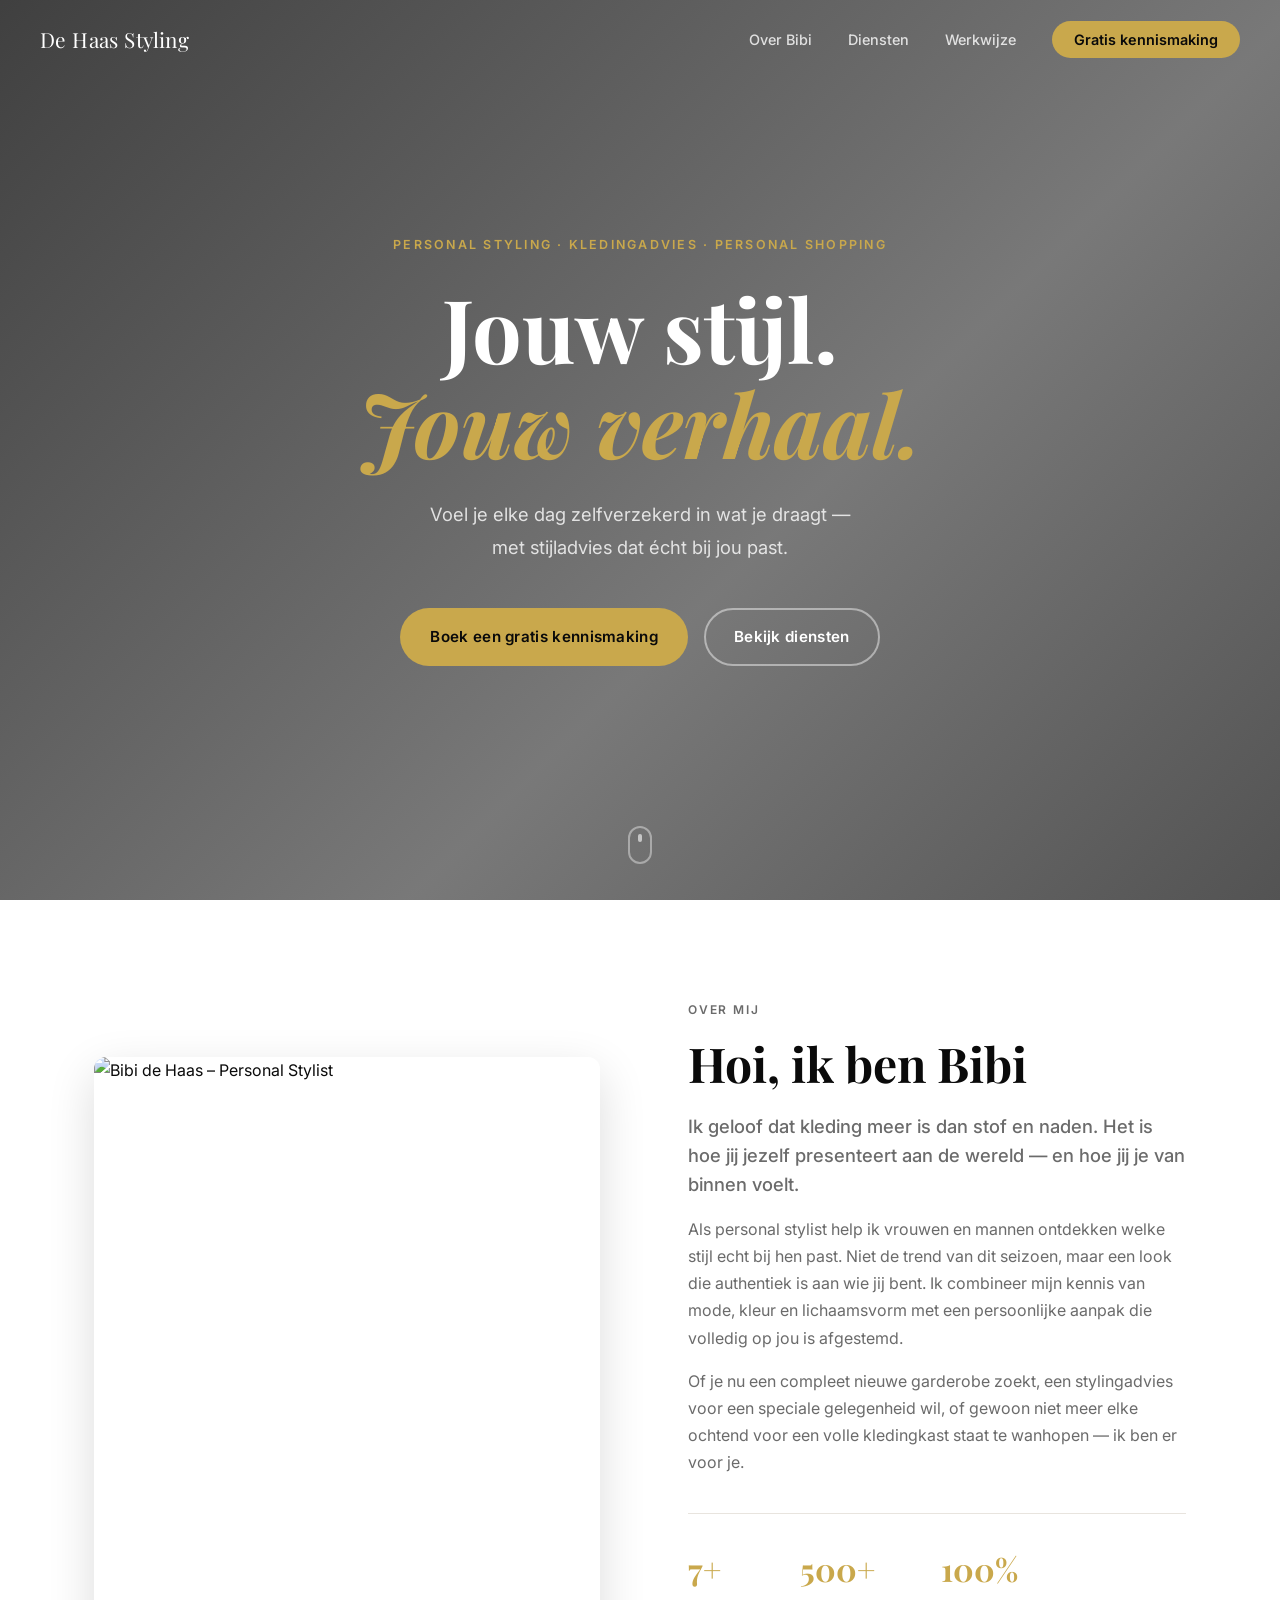
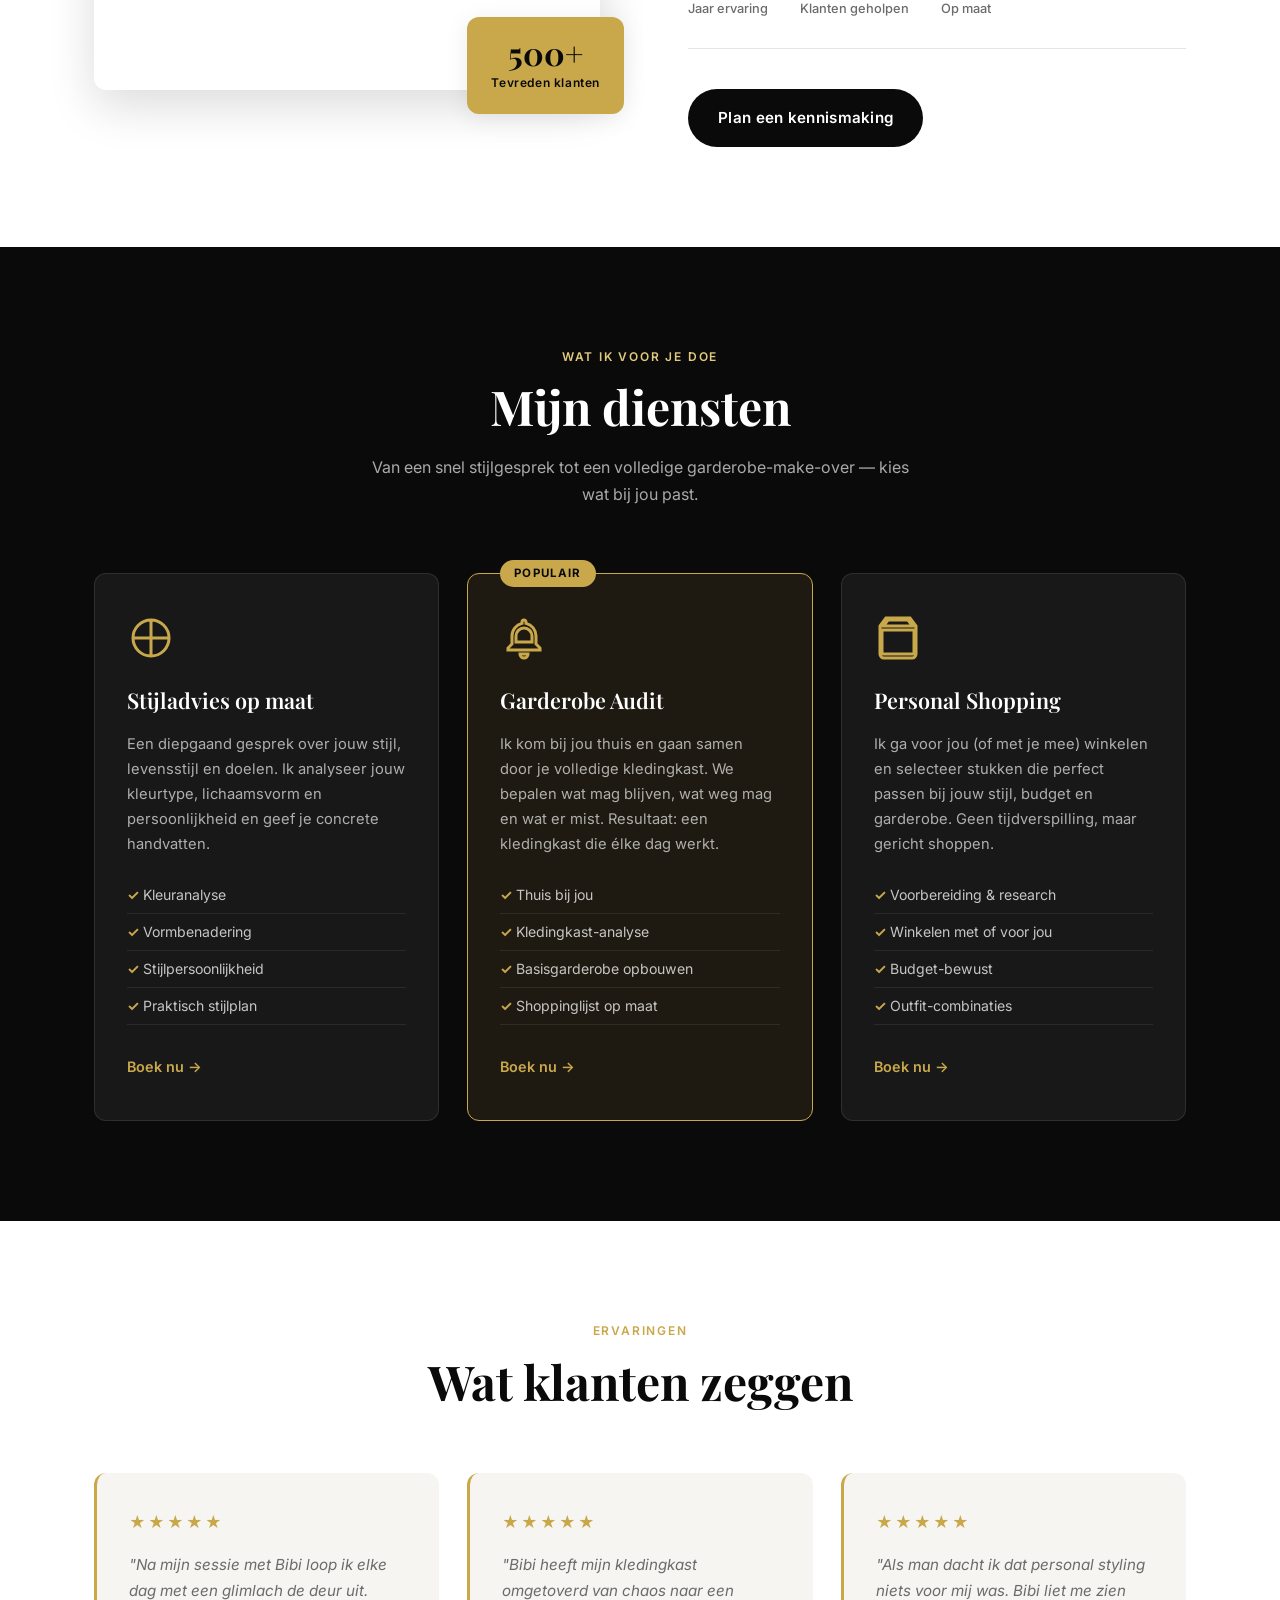
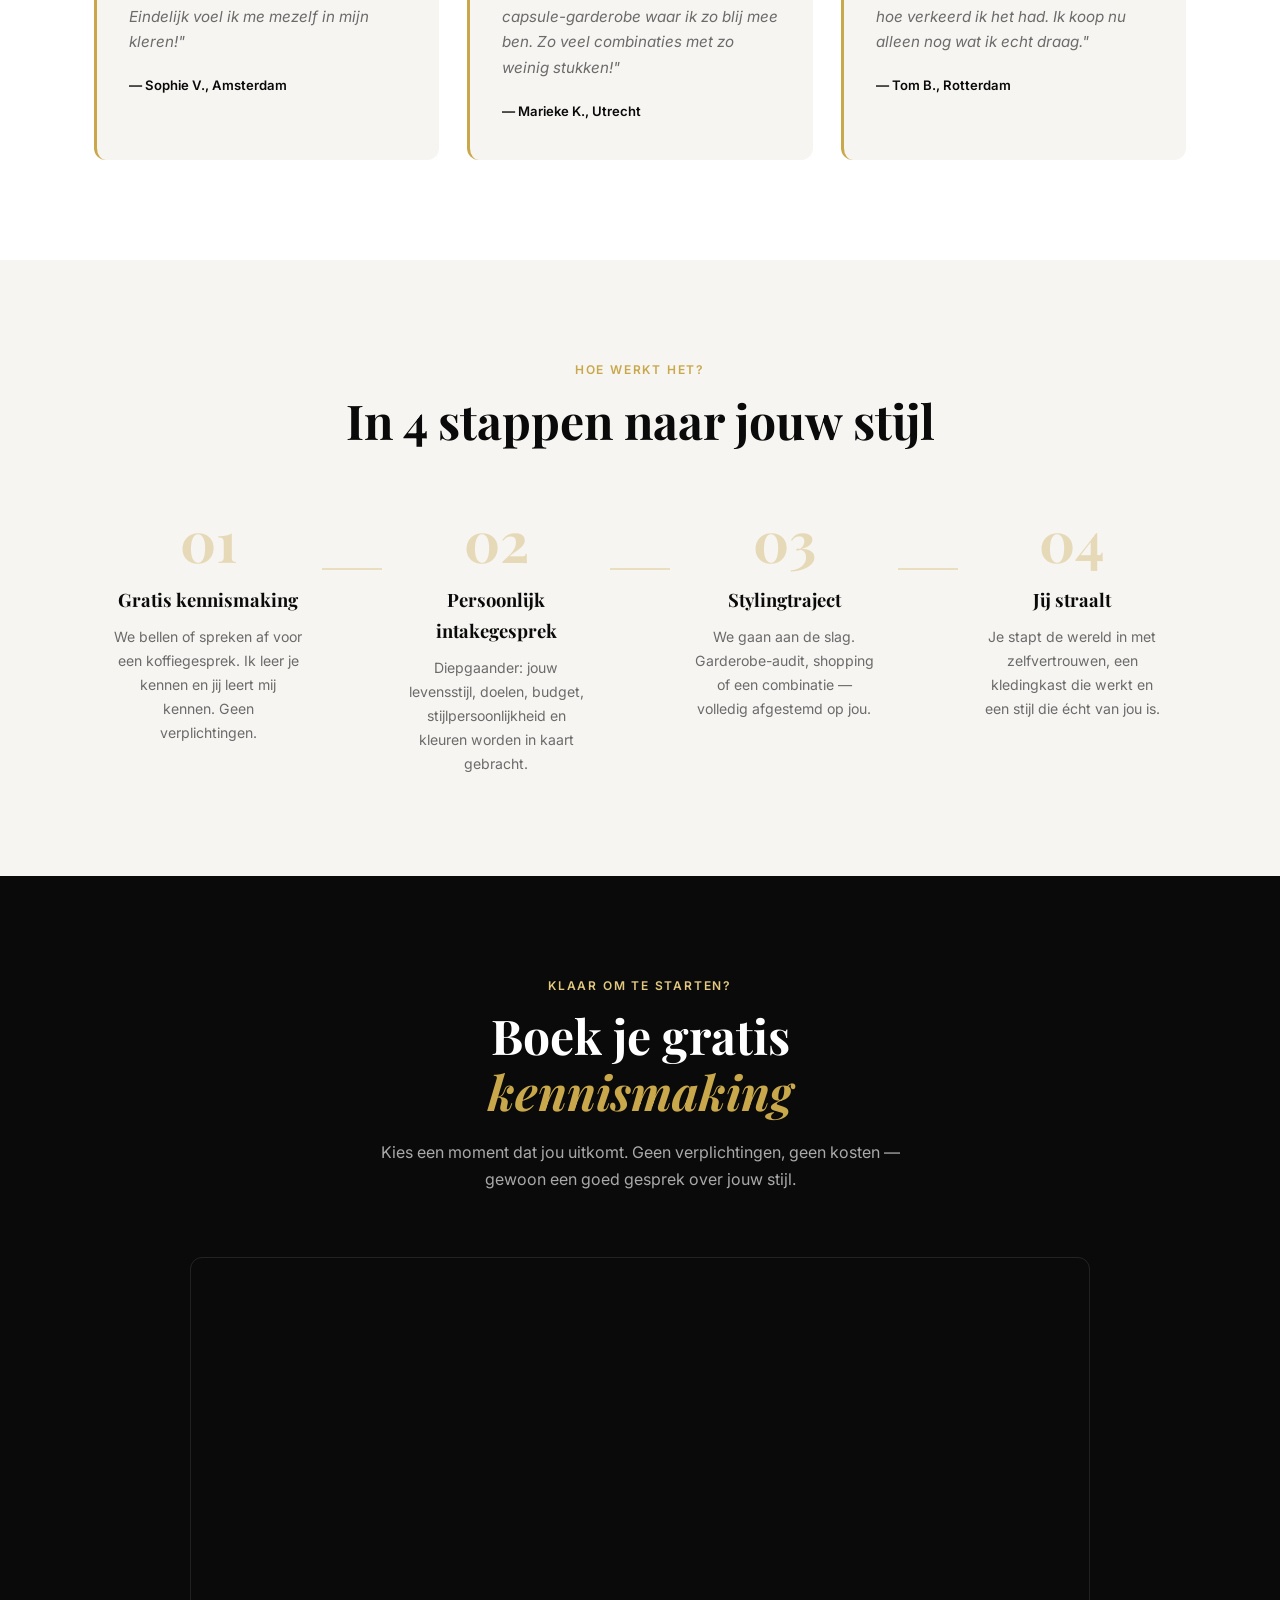
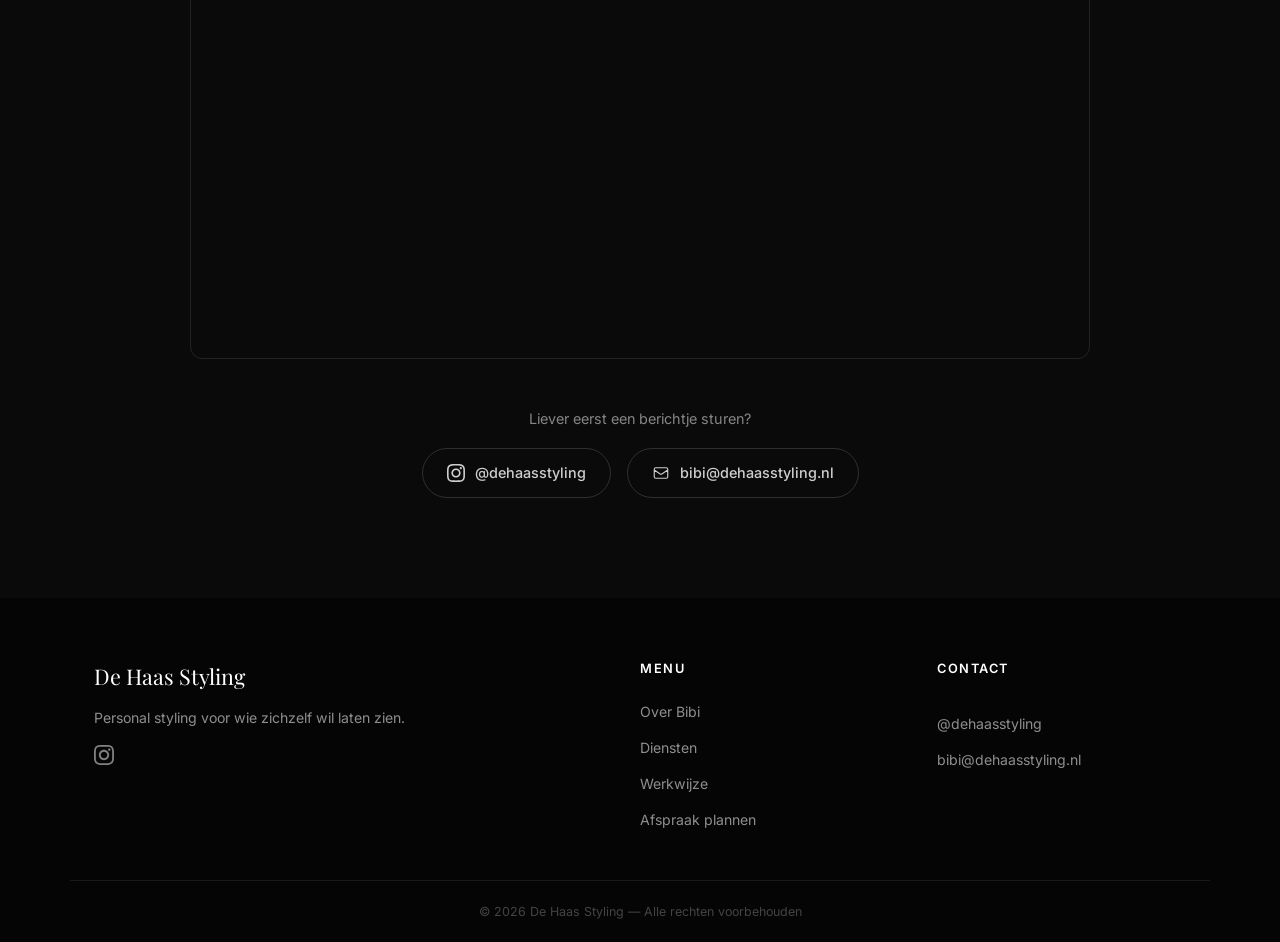
==== index.html @ e2db6885 "Initial website: De Haas Styling personal stylist AIDA-gestructureerde website voor @dehaasstyling m" ====
<!DOCTYPE html>
<html lang="nl">
<head>
  <meta charset="UTF-8" />
  <meta name="viewport" content="width=device-width, initial-scale=1.0" />
  <title>De Haas Styling | Personal Stylist Bibi de Haas</title>
  <meta name="description" content="Personal stylist Bibi de Haas helpt jou jouw unieke stijl ontdekken. Stijladvies, personal shopping en kledingadvies op maat." />
  <link rel="preconnect" href="https://fonts.googleapis.com" />
  <link rel="preconnect" href="https://fonts.gstatic.com" crossorigin />
  <link href="https://fonts.googleapis.com/css2?family=Playfair+Display:ital,wght@0,400;0,600;0,700;1,400&family=Inter:wght@300;400;500;600&display=swap" rel="stylesheet" />
  <link rel="stylesheet" href="style.css" />
</head>
<body>

  <!-- NAV -->
  <nav class="nav" id="nav">
    <a href="#" class="nav__logo">De Haas Styling</a>
    <button class="nav__toggle" id="navToggle" aria-label="Menu openen">
      <span></span><span></span><span></span>
    </button>
    <ul class="nav__links" id="navLinks">
      <li><a href="#over">Over Bibi</a></li>
      <li><a href="#diensten">Diensten</a></li>
      <li><a href="#werkwijze">Werkwijze</a></li>
      <li><a href="#boek" class="nav__cta">Gratis kennismaking</a></li>
    </ul>
  </nav>

  <!-- ═══════════════════════════════════════
       ATTENTION — Hero
  ═══════════════════════════════════════ -->
  <section class="hero" id="home">
    <div class="hero__bg"></div>
    <div class="hero__overlay"></div>
    <div class="hero__content">
      <p class="hero__eyebrow reveal">Personal Styling · Kledingadvies · Personal Shopping</p>
      <h1 class="hero__title reveal">
        Jouw stijl.<br />
        <em>Jouw verhaal.</em>
      </h1>
      <p class="hero__sub reveal">
        Voel je elke dag zelfverzekerd in wat je draagt &mdash;<br class="hide-mobile" />
        met stijladvies dat écht bij jou past.
      </p>
      <div class="hero__actions reveal">
        <a href="#boek" class="btn btn--primary">Boek een gratis kennismaking</a>
        <a href="#diensten" class="btn btn--ghost">Bekijk diensten</a>
      </div>
    </div>
    <div class="hero__scroll">
      <span></span>
    </div>
  </section>

  <!-- ═══════════════════════════════════════
       INTEREST — Over Bibi
  ═══════════════════════════════════════ -->
  <section class="about section" id="over">
    <div class="container about__grid">
      <div class="about__visual reveal">
        <div class="about__img-wrap">
          <!-- Vervang src door jouw eigen foto -->
          <img
            src="https://images.unsplash.com/photo-1531746020798-e6953c6e8e04?w=600&q=80"
            alt="Bibi de Haas – Personal Stylist"
            class="about__img"
          />
          <div class="about__badge">
            <span class="about__badge-number">500+</span>
            <span class="about__badge-text">Tevreden klanten</span>
          </div>
        </div>
      </div>
      <div class="about__text reveal">
        <p class="section__label">Over mij</p>
        <h2 class="section__title">Hoi, ik ben Bibi</h2>
        <p class="about__lead">
          Ik geloof dat kleding meer is dan stof en naden. Het is hoe jij jezelf presenteert aan de wereld &mdash; en hoe jij je van binnen voelt.
        </p>
        <p>
          Als personal stylist help ik vrouwen en mannen ontdekken welke stijl echt bij hen past. Niet de trend van dit seizoen, maar een look die authentiek is aan wie jij bent. Ik combineer mijn kennis van mode, kleur en lichaamsvorm met een persoonlijke aanpak die volledig op jou is afgestemd.
        </p>
        <p>
          Of je nu een compleet nieuwe garderobe zoekt, een stylingadvies voor een speciale gelegenheid wil, of gewoon niet meer elke ochtend voor een volle kledingkast staat te wanhopen &mdash; ik ben er voor je.
        </p>
        <div class="about__stats">
          <div class="stat">
            <span class="stat__num">7+</span>
            <span class="stat__label">Jaar ervaring</span>
          </div>
          <div class="stat">
            <span class="stat__num">500+</span>
            <span class="stat__label">Klanten geholpen</span>
          </div>
          <div class="stat">
            <span class="stat__num">100%</span>
            <span class="stat__label">Op maat</span>
          </div>
        </div>
        <a href="#boek" class="btn btn--primary">Plan een kennismaking</a>
      </div>
    </div>
  </section>

  <!-- ═══════════════════════════════════════
       DESIRE — Diensten
  ═══════════════════════════════════════ -->
  <section class="services section section--dark" id="diensten">
    <div class="container">
      <div class="section__header reveal">
        <p class="section__label section__label--light">Wat ik voor je doe</p>
        <h2 class="section__title section__title--light">Mijn diensten</h2>
        <p class="section__sub section__sub--light">
          Van een snel stijlgesprek tot een volledige garderobe-make-over &mdash; kies wat bij jou past.
        </p>
      </div>

      <div class="services__grid">

        <div class="service-card reveal">
          <div class="service-card__icon">
            <svg viewBox="0 0 24 24" fill="none" stroke="currentColor" stroke-width="1.5"><path d="M12 3c-4.97 0-9 4.03-9 9s4.03 9 9 9 9-4.03 9-9-4.03-9-9-9zm0 0v18M3 12h18"/></svg>
          </div>
          <h3>Stijladvies op maat</h3>
          <p>Een diepgaand gesprek over jouw stijl, levensstijl en doelen. Ik analyseer jouw kleurtype, lichaamsvorm en persoonlijkheid en geef je concrete handvatten.</p>
          <ul class="service-card__list">
            <li>Kleuranalyse</li>
            <li>Vormbenadering</li>
            <li>Stijlpersoonlijkheid</li>
            <li>Praktisch stijlplan</li>
          </ul>
          <a href="#boek" class="service-card__link">Boek nu &rarr;</a>
        </div>

        <div class="service-card service-card--featured reveal">
          <div class="service-card__badge">Populair</div>
          <div class="service-card__icon">
            <svg viewBox="0 0 24 24" fill="none" stroke="currentColor" stroke-width="1.5"><path d="M16 11c0-2.21-1.79-4-4-4S8 8.79 8 11v3h8v-3zM12 22c1.1 0 2-.9 2-2h-4c0 1.1.9 2 2 2zM4 17v1h16v-1l-2-2V11c0-3.07-2.13-5.64-5-6.32V4c0-.55-.45-1-1-1s-1 .45-1 1v.68C8.13 5.36 6 7.93 6 11v4l-2 2z"/></svg>
          </div>
          <h3>Garderobe Audit</h3>
          <p>Ik kom bij jou thuis en gaan samen door je volledige kledingkast. We bepalen wat mag blijven, wat weg mag en wat er mist. Resultaat: een kledingkast die élke dag werkt.</p>
          <ul class="service-card__list">
            <li>Thuis bij jou</li>
            <li>Kledingkast-analyse</li>
            <li>Basisgarderobe opbouwen</li>
            <li>Shoppinglijst op maat</li>
          </ul>
          <a href="#boek" class="service-card__link">Boek nu &rarr;</a>
        </div>

        <div class="service-card reveal">
          <div class="service-card__icon">
            <svg viewBox="0 0 24 24" fill="none" stroke="currentColor" stroke-width="1.5"><path d="M6 2L3 6v14c0 1.1.9 2 2 2h14c1.1 0 2-.9 2-2V6l-3-4H6zm1 1h10l2.27 3H4.73L7 3zM4 8h16v12H4V8z"/></svg>
          </div>
          <h3>Personal Shopping</h3>
          <p>Ik ga voor jou (of met je mee) winkelen en selecteer stukken die perfect passen bij jouw stijl, budget en garderobe. Geen tijdverspilling, maar gericht shoppen.</p>
          <ul class="service-card__list">
            <li>Voorbereiding & research</li>
            <li>Winkelen met of voor jou</li>
            <li>Budget-bewust</li>
            <li>Outfit-combinaties</li>
          </ul>
          <a href="#boek" class="service-card__link">Boek nu &rarr;</a>
        </div>

      </div>
    </div>
  </section>

  <!-- ═══════════════════════════════════════
       DESIRE — Resultaten / Testimonials
  ═══════════════════════════════════════ -->
  <section class="testimonials section" id="resultaten">
    <div class="container">
      <div class="section__header reveal">
        <p class="section__label">Ervaringen</p>
        <h2 class="section__title">Wat klanten zeggen</h2>
      </div>
      <div class="testimonials__grid">
        <div class="testimonial reveal">
          <div class="testimonial__stars">★★★★★</div>
          <blockquote>"Na mijn sessie met Bibi loop ik elke dag met een glimlach de deur uit. Eindelijk voel ik me mezelf in mijn kleren!"</blockquote>
          <cite>— Sophie V., Amsterdam</cite>
        </div>
        <div class="testimonial reveal">
          <div class="testimonial__stars">★★★★★</div>
          <blockquote>"Bibi heeft mijn kledingkast omgetoverd van chaos naar een capsule-garderobe waar ik zo blij mee ben. Zo veel combinaties met zo weinig stukken!"</blockquote>
          <cite>— Marieke K., Utrecht</cite>
        </div>
        <div class="testimonial reveal">
          <div class="testimonial__stars">★★★★★</div>
          <blockquote>"Als man dacht ik dat personal styling niets voor mij was. Bibi liet me zien hoe verkeerd ik het had. Ik koop nu alleen nog wat ik echt draag."</blockquote>
          <cite>— Tom B., Rotterdam</cite>
        </div>
      </div>
    </div>
  </section>

  <!-- ═══════════════════════════════════════
       DESIRE — Werkwijze
  ═══════════════════════════════════════ -->
  <section class="process section section--soft" id="werkwijze">
    <div class="container">
      <div class="section__header reveal">
        <p class="section__label">Hoe werkt het?</p>
        <h2 class="section__title">In 4 stappen naar jouw stijl</h2>
      </div>
      <div class="process__steps">
        <div class="process__step reveal">
          <div class="process__num">01</div>
          <h3>Gratis kennismaking</h3>
          <p>We bellen of spreken af voor een koffiegesprek. Ik leer je kennen en jij leert mij kennen. Geen verplichtingen.</p>
        </div>
        <div class="process__connector"></div>
        <div class="process__step reveal">
          <div class="process__num">02</div>
          <h3>Persoonlijk intakegesprek</h3>
          <p>Diepgaander: jouw levensstijl, doelen, budget, stijlpersoonlijkheid en kleuren worden in kaart gebracht.</p>
        </div>
        <div class="process__connector"></div>
        <div class="process__step reveal">
          <div class="process__num">03</div>
          <h3>Stylingtraject</h3>
          <p>We gaan aan de slag. Garderobe-audit, shopping of een combinatie &mdash; volledig afgestemd op jou.</p>
        </div>
        <div class="process__connector"></div>
        <div class="process__step reveal">
          <div class="process__num">04</div>
          <h3>Jij straalt</h3>
          <p>Je stapt de wereld in met zelfvertrouwen, een kledingkast die werkt en een stijl die écht van jou is.</p>
        </div>
      </div>
    </div>
  </section>

  <!-- ═══════════════════════════════════════
       ACTION — Boek een afspraak
  ═══════════════════════════════════════ -->
  <section class="booking section section--dark" id="boek">
    <div class="container">
      <div class="section__header reveal">
        <p class="section__label section__label--light">Klaar om te starten?</p>
        <h2 class="section__title section__title--light">
          Boek je gratis<br /><em>kennismaking</em>
        </h2>
        <p class="section__sub section__sub--light">
          Kies een moment dat jou uitkomt. Geen verplichtingen, geen kosten &mdash;<br class="hide-mobile" />
          gewoon een goed gesprek over jouw stijl.
        </p>
      </div>

      <!-- ── Calendly iframe ─────────────────────────────────── -->
      <!-- Vervang de src-URL door jouw eigen Calendly link:     -->
      <!-- https://calendly.com/JOUW-NAAM/kennismaking           -->
      <div class="booking__widget reveal">
        <div class="calendly-inline-widget"
          data-url="https://calendly.com/dehaasstyling/kennismaking?hide_gdpr_banner=1&background_color=0a0a0a&text_color=ffffff&primary_color=c9a84c"
          style="min-width:320px;height:700px;">
        </div>
        <script type="text/javascript" src="https://assets.calendly.com/assets/external/widget.js" async></script>
        <!-- Fallback voor als Calendly nog niet is ingesteld -->
        <noscript>
          <div class="booking__fallback">
            <p>Stuur een mail naar <a href="mailto:bibi@dehaasstyling.nl">bibi@dehaasstyling.nl</a> of stuur een DM op Instagram <a href="https://www.instagram.com/dehaasstyling/" target="_blank">@dehaasstyling</a>.</p>
          </div>
        </noscript>
      </div>
      <!-- ────────────────────────────────────────────────────── -->

      <div class="booking__alt reveal">
        <p>Liever eerst een berichtje sturen?</p>
        <div class="booking__contact">
          <a href="https://www.instagram.com/dehaasstyling/" target="_blank" class="contact-pill">
            <svg viewBox="0 0 24 24" fill="currentColor"><path d="M12 2.163c3.204 0 3.584.012 4.85.07 3.252.148 4.771 1.691 4.919 4.919.058 1.265.069 1.645.069 4.849 0 3.205-.012 3.584-.069 4.849-.149 3.225-1.664 4.771-4.919 4.919-1.266.058-1.644.07-4.85.07-3.204 0-3.584-.012-4.849-.07-3.26-.149-4.771-1.699-4.919-4.92-.058-1.265-.07-1.644-.07-4.849 0-3.204.013-3.583.07-4.849.149-3.227 1.664-4.771 4.919-4.919 1.266-.057 1.645-.069 4.849-.069zm0-2.163c-3.259 0-3.667.014-4.947.072-4.358.2-6.78 2.618-6.98 6.98-.059 1.281-.073 1.689-.073 4.948 0 3.259.014 3.668.072 4.948.2 4.358 2.618 6.78 6.98 6.98 1.281.058 1.689.072 4.948.072 3.259 0 3.668-.014 4.948-.072 4.354-.2 6.782-2.618 6.979-6.98.059-1.28.073-1.689.073-4.948 0-3.259-.014-3.667-.072-4.947-.196-4.354-2.617-6.78-6.979-6.98-1.281-.059-1.69-.073-4.949-.073zm0 5.838c-3.403 0-6.162 2.759-6.162 6.162s2.759 6.163 6.162 6.163 6.162-2.759 6.162-6.163c0-3.403-2.759-6.162-6.162-6.162zm0 10.162c-2.209 0-4-1.79-4-4 0-2.209 1.791-4 4-4s4 1.791 4 4c0 2.21-1.791 4-4 4zm6.406-11.845c-.796 0-1.441.645-1.441 1.44s.645 1.44 1.441 1.44c.795 0 1.439-.645 1.439-1.44s-.644-1.44-1.439-1.44z"/></svg>
            @dehaasstyling
          </a>
          <a href="mailto:bibi@dehaasstyling.nl" class="contact-pill">
            <svg viewBox="0 0 24 24" fill="none" stroke="currentColor" stroke-width="1.5"><path d="M3 8l7.89 5.26a2 2 0 002.22 0L21 8M5 19h14a2 2 0 002-2V7a2 2 0 00-2-2H5a2 2 0 00-2 2v10a2 2 0 002 2z"/></svg>
            bibi@dehaasstyling.nl
          </a>
        </div>
      </div>
    </div>
  </section>

  <!-- FOOTER -->
  <footer class="footer">
    <div class="container footer__inner">
      <div class="footer__brand">
        <span class="footer__logo">De Haas Styling</span>
        <p>Personal styling voor wie zichzelf wil laten zien.</p>
        <a href="https://www.instagram.com/dehaasstyling/" target="_blank" aria-label="Instagram" class="footer__ig">
          <svg viewBox="0 0 24 24" fill="currentColor" width="20" height="20"><path d="M12 2.163c3.204 0 3.584.012 4.85.07 3.252.148 4.771 1.691 4.919 4.919.058 1.265.069 1.645.069 4.849 0 3.205-.012 3.584-.069 4.849-.149 3.225-1.664 4.771-4.919 4.919-1.266.058-1.644.07-4.85.07-3.204 0-3.584-.012-4.849-.07-3.26-.149-4.771-1.699-4.919-4.92-.058-1.265-.07-1.644-.07-4.849 0-3.204.013-3.583.07-4.849.149-3.227 1.664-4.771 4.919-4.919 1.266-.057 1.645-.069 4.849-.069zm0-2.163c-3.259 0-3.667.014-4.947.072-4.358.2-6.78 2.618-6.98 6.98-.059 1.281-.073 1.689-.073 4.948 0 3.259.014 3.668.072 4.948.2 4.358 2.618 6.78 6.98 6.98 1.281.058 1.689.072 4.948.072 3.259 0 3.668-.014 4.948-.072 4.354-.2 6.782-2.618 6.979-6.98.059-1.28.073-1.689.073-4.948 0-3.259-.014-3.667-.072-4.947-.196-4.354-2.617-6.78-6.979-6.98-1.281-.059-1.69-.073-4.949-.073zm0 5.838c-3.403 0-6.162 2.759-6.162 6.162s2.759 6.163 6.162 6.163 6.162-2.759 6.162-6.163c0-3.403-2.759-6.162-6.162-6.162zm0 10.162c-2.209 0-4-1.79-4-4 0-2.209 1.791-4 4-4s4 1.791 4 4c0 2.21-1.791 4-4 4zm6.406-11.845c-.796 0-1.441.645-1.441 1.44s.645 1.44 1.441 1.44c.795 0 1.439-.645 1.439-1.44s-.644-1.44-1.439-1.44z"/></svg>
        </a>
      </div>
      <nav class="footer__nav">
        <h4>Menu</h4>
        <ul>
          <li><a href="#over">Over Bibi</a></li>
          <li><a href="#diensten">Diensten</a></li>
          <li><a href="#werkwijze">Werkwijze</a></li>
          <li><a href="#boek">Afspraak plannen</a></li>
        </ul>
      </nav>
      <div class="footer__contact">
        <h4>Contact</h4>
        <a href="https://www.instagram.com/dehaasstyling/" target="_blank">@dehaasstyling</a>
        <a href="mailto:bibi@dehaasstyling.nl">bibi@dehaasstyling.nl</a>
      </div>
    </div>
    <div class="footer__bottom">
      <p>&copy; 2026 De Haas Styling &mdash; Alle rechten voorbehouden</p>
    </div>
  </footer>

  <script src="script.js"></script>
</body>
</html>
---- style.css ----
/* ─── Reset & Base ──────────────────────────────── */
*, *::before, *::after { box-sizing: border-box; margin: 0; padding: 0; }

:root {
  --black:   #0a0a0a;
  --white:   #ffffff;
  --gold:    #c9a84c;
  --gold-lt: #e2c97e;
  --soft:    #f7f5f2;
  --gray:    #6b6b6b;
  --border:  #e8e4de;

  --font-head: 'Playfair Display', Georgia, serif;
  --font-body: 'Inter', system-ui, sans-serif;

  --radius: 12px;
  --radius-sm: 6px;
  --shadow: 0 4px 24px rgba(0,0,0,.08);
  --shadow-lg: 0 16px 48px rgba(0,0,0,.14);
}

html { scroll-behavior: smooth; font-size: 16px; }

body {
  font-family: var(--font-body);
  color: var(--black);
  background: var(--white);
  overflow-x: hidden;
  line-height: 1.7;
}

img { display: block; max-width: 100%; }
a { color: inherit; text-decoration: none; }
ul { list-style: none; }
em { font-style: italic; }

.container { max-width: 1140px; margin: 0 auto; padding: 0 24px; }
.section    { padding: 100px 0; }
.section--dark { background: var(--black); color: var(--white); }
.section--soft { background: var(--soft); }
.hide-mobile { display: inline; }

/* ─── Reveal animation ──────────────────────────── */
.reveal { opacity: 0; transform: translateY(28px); transition: opacity .65s ease, transform .65s ease; }
.reveal.visible { opacity: 1; transform: none; }

/* ─── Typography helpers ────────────────────────── */
.section__label {
  font-family: var(--font-body);
  font-size: .75rem;
  font-weight: 600;
  letter-spacing: .15em;
  text-transform: uppercase;
  color: var(--gold);
  margin-bottom: 12px;
}
.section__label--light { color: var(--gold-lt); }

.section__title {
  font-family: var(--font-head);
  font-size: clamp(2rem, 4vw, 3rem);
  font-weight: 700;
  line-height: 1.15;
  margin-bottom: 20px;
}
.section__title--light { color: var(--white); }
.section__title em { color: var(--gold); }

.section__sub { color: var(--gray); max-width: 560px; }
.section__sub--light { color: rgba(255,255,255,.65); }

.section__header { text-align: center; margin-bottom: 64px; }
.section__header .section__sub { margin: 0 auto; }

/* ─── Buttons ───────────────────────────────────── */
.btn {
  display: inline-flex;
  align-items: center;
  gap: 8px;
  padding: 14px 28px;
  border-radius: 50px;
  font-family: var(--font-body);
  font-size: .95rem;
  font-weight: 600;
  letter-spacing: .02em;
  cursor: pointer;
  transition: transform .2s, box-shadow .2s, background .2s;
  border: 2px solid transparent;
}
.btn:hover { transform: translateY(-2px); }

.btn--primary {
  background: var(--gold);
  color: var(--black);
}
.btn--primary:hover { background: var(--gold-lt); box-shadow: 0 8px 24px rgba(201,168,76,.35); }

.btn--ghost {
  background: transparent;
  color: var(--white);
  border-color: rgba(255,255,255,.45);
}
.btn--ghost:hover { border-color: var(--white); background: rgba(255,255,255,.08); }

/* ════════════════════════════════════════════════
   NAV
════════════════════════════════════════════════ */
.nav {
  position: fixed;
  top: 0; left: 0; right: 0;
  z-index: 100;
  display: flex;
  align-items: center;
  justify-content: space-between;
  padding: 22px 40px;
  transition: background .3s, padding .3s, box-shadow .3s;
}
.nav.scrolled {
  background: rgba(10,10,10,.96);
  backdrop-filter: blur(12px);
  padding: 14px 40px;
  box-shadow: 0 2px 20px rgba(0,0,0,.3);
}

.nav__logo {
  font-family: var(--font-head);
  font-size: 1.3rem;
  color: var(--white);
  letter-spacing: .02em;
}

.nav__links {
  display: flex;
  align-items: center;
  gap: 36px;
}
.nav__links a {
  color: rgba(255,255,255,.8);
  font-size: .9rem;
  font-weight: 500;
  transition: color .2s;
}
.nav__links a:hover { color: var(--white); }

.nav__cta {
  background: var(--gold) !important;
  color: var(--black) !important;
  padding: 10px 22px;
  border-radius: 50px;
  font-weight: 600 !important;
}
.nav__cta:hover { background: var(--gold-lt) !important; }

.nav__toggle {
  display: none;
  flex-direction: column;
  gap: 5px;
  background: none;
  border: none;
  cursor: pointer;
  padding: 4px;
}
.nav__toggle span {
  display: block;
  width: 24px; height: 2px;
  background: var(--white);
  border-radius: 2px;
  transition: transform .3s, opacity .3s;
}

/* ════════════════════════════════════════════════
   HERO
════════════════════════════════════════════════ */
.hero {
  position: relative;
  height: 100vh;
  min-height: 680px;
  display: flex;
  align-items: center;
  justify-content: center;
  overflow: hidden;
}

.hero__bg {
  position: absolute; inset: 0;
  background:
    url('https://images.unsplash.com/photo-1490481651871-ab68de25d43d?w=1600&q=80')
    center/cover no-repeat;
  transform: scale(1.05);
  transition: transform 8s ease;
}
.hero:hover .hero__bg { transform: scale(1); }

.hero__overlay {
  position: absolute; inset: 0;
  background: linear-gradient(
    135deg,
    rgba(10,10,10,.78) 0%,
    rgba(10,10,10,.55) 60%,
    rgba(10,10,10,.70) 100%
  );
}

.hero__content {
  position: relative;
  z-index: 2;
  text-align: center;
  color: var(--white);
  max-width: 800px;
  padding: 0 24px;
}

.hero__eyebrow {
  font-size: .78rem;
  font-weight: 600;
  letter-spacing: .18em;
  text-transform: uppercase;
  color: var(--gold);
  margin-bottom: 24px;
}

.hero__title {
  font-family: var(--font-head);
  font-size: clamp(3rem, 7vw, 5.5rem);
  font-weight: 700;
  line-height: 1.08;
  margin-bottom: 28px;
}
.hero__title em { color: var(--gold); font-style: italic; }

.hero__sub {
  font-size: 1.15rem;
  color: rgba(255,255,255,.8);
  line-height: 1.8;
  margin-bottom: 44px;
}

.hero__actions { display: flex; gap: 16px; justify-content: center; flex-wrap: wrap; }

.hero__scroll {
  position: absolute;
  bottom: 36px; left: 50%;
  transform: translateX(-50%);
  z-index: 2;
}
.hero__scroll span {
  display: block;
  width: 24px; height: 38px;
  border: 2px solid rgba(255,255,255,.4);
  border-radius: 12px;
  position: relative;
}
.hero__scroll span::after {
  content: '';
  position: absolute;
  top: 6px; left: 50%;
  transform: translateX(-50%);
  width: 4px; height: 8px;
  background: rgba(255,255,255,.6);
  border-radius: 2px;
  animation: scrollDot 1.8s ease infinite;
}
@keyframes scrollDot {
  0%   { opacity: 1; transform: translateX(-50%) translateY(0); }
  100% { opacity: 0; transform: translateX(-50%) translateY(14px); }
}

/* ════════════════════════════════════════════════
   ABOUT
════════════════════════════════════════════════ */
.about__grid {
  display: grid;
  grid-template-columns: 1fr 1fr;
  gap: 80px;
  align-items: center;
}

.about__img-wrap {
  position: relative;
  border-radius: var(--radius);
  overflow: visible;
}
.about__img {
  width: 100%;
  aspect-ratio: 4/5;
  object-fit: cover;
  border-radius: var(--radius);
  box-shadow: var(--shadow-lg);
}
.about__badge {
  position: absolute;
  bottom: -24px; right: -24px;
  background: var(--gold);
  color: var(--black);
  border-radius: var(--radius);
  padding: 20px 24px;
  text-align: center;
  box-shadow: var(--shadow);
}
.about__badge-number { display: block; font-family: var(--font-head); font-size: 2rem; font-weight: 700; line-height: 1; }
.about__badge-text   { display: block; font-size: .75rem; font-weight: 600; letter-spacing: .05em; margin-top: 4px; }

.about__text { padding-left: 8px; }
.about__lead { font-size: 1.15rem; font-weight: 500; line-height: 1.6; margin-bottom: 20px; }
.about__text p { color: var(--gray); margin-bottom: 16px; }
.about__text .btn { margin-top: 8px; background: var(--black); color: var(--white); }
.about__text .btn:hover { background: var(--gold); color: var(--black); }

.about__stats {
  display: flex;
  gap: 32px;
  margin: 36px 0 32px;
  padding: 28px 0;
  border-top: 1px solid var(--border);
  border-bottom: 1px solid var(--border);
}
.stat__num   { display: block; font-family: var(--font-head); font-size: 2rem; font-weight: 700; color: var(--gold); }
.stat__label { display: block; font-size: .8rem; color: var(--gray); font-weight: 500; margin-top: 2px; }

/* ════════════════════════════════════════════════
   SERVICES
════════════════════════════════════════════════ */
.services__grid {
  display: grid;
  grid-template-columns: repeat(3, 1fr);
  gap: 28px;
}

.service-card {
  position: relative;
  background: rgba(255,255,255,.06);
  border: 1px solid rgba(255,255,255,.1);
  border-radius: var(--radius);
  padding: 40px 32px;
  transition: transform .3s, border-color .3s, background .3s;
}
.service-card:hover {
  transform: translateY(-6px);
  border-color: var(--gold);
  background: rgba(201,168,76,.07);
}
.service-card--featured {
  background: rgba(201,168,76,.1);
  border-color: var(--gold);
}

.service-card__badge {
  position: absolute;
  top: -14px; left: 32px;
  background: var(--gold);
  color: var(--black);
  font-size: .72rem;
  font-weight: 700;
  letter-spacing: .1em;
  text-transform: uppercase;
  padding: 4px 14px;
  border-radius: 50px;
}

.service-card__icon {
  width: 48px; height: 48px;
  color: var(--gold);
  margin-bottom: 20px;
}
.service-card__icon svg { width: 100%; height: 100%; }

.service-card h3 {
  font-family: var(--font-head);
  font-size: 1.35rem;
  font-weight: 600;
  margin-bottom: 14px;
  color: var(--white);
}
.service-card p { color: rgba(255,255,255,.65); font-size: .92rem; margin-bottom: 20px; }

.service-card__list { margin-bottom: 28px; }
.service-card__list li {
  color: rgba(255,255,255,.75);
  font-size: .88rem;
  padding: 6px 0;
  border-bottom: 1px solid rgba(255,255,255,.08);
  padding-left: 16px;
  position: relative;
}
.service-card__list li::before {
  content: '✓';
  position: absolute;
  left: 0;
  color: var(--gold);
  font-weight: 700;
}

.service-card__link {
  color: var(--gold);
  font-weight: 600;
  font-size: .9rem;
  transition: letter-spacing .2s;
}
.service-card__link:hover { letter-spacing: .05em; }

/* ════════════════════════════════════════════════
   TESTIMONIALS
════════════════════════════════════════════════ */
.testimonials__grid {
  display: grid;
  grid-template-columns: repeat(3, 1fr);
  gap: 28px;
}

.testimonial {
  background: var(--soft);
  border-radius: var(--radius);
  padding: 36px 32px;
  border-left: 3px solid var(--gold);
}
.testimonial__stars { color: var(--gold); font-size: 1rem; margin-bottom: 16px; letter-spacing: 2px; }
.testimonial blockquote { font-size: .95rem; color: var(--gray); line-height: 1.7; font-style: italic; margin-bottom: 16px; }
.testimonial cite { font-size: .82rem; font-weight: 600; color: var(--black); font-style: normal; }

/* ════════════════════════════════════════════════
   PROCESS
════════════════════════════════════════════════ */
.process__steps {
  display: flex;
  align-items: flex-start;
  gap: 0;
}
.process__step {
  flex: 1;
  text-align: center;
  padding: 0 20px;
}
.process__num {
  font-family: var(--font-head);
  font-size: 3.5rem;
  font-weight: 700;
  color: var(--gold);
  opacity: .35;
  line-height: 1;
  margin-bottom: 16px;
}
.process__step h3 { font-family: var(--font-head); font-size: 1.15rem; margin-bottom: 10px; }
.process__step p  { font-size: .88rem; color: var(--gray); }

.process__connector {
  flex-shrink: 0;
  width: 60px;
  height: 2px;
  background: var(--gold);
  opacity: .3;
  margin-top: 56px;
}

/* ════════════════════════════════════════════════
   BOOKING
════════════════════════════════════════════════ */
.booking__widget {
  max-width: 900px;
  margin: 0 auto 48px;
  border-radius: var(--radius);
  overflow: hidden;
  border: 1px solid rgba(255,255,255,.1);
}
.booking__widget .calendly-inline-widget {
  border-radius: var(--radius);
}

.booking__fallback {
  background: rgba(255,255,255,.05);
  border: 1px dashed rgba(255,255,255,.2);
  border-radius: var(--radius);
  padding: 40px;
  text-align: center;
  color: rgba(255,255,255,.6);
}
.booking__fallback a { color: var(--gold); }

.booking__alt { text-align: center; }
.booking__alt p { color: rgba(255,255,255,.5); font-size: .9rem; margin-bottom: 16px; }

.booking__contact { display: flex; gap: 16px; justify-content: center; flex-wrap: wrap; }

.contact-pill {
  display: inline-flex;
  align-items: center;
  gap: 10px;
  padding: 12px 24px;
  border: 1px solid rgba(255,255,255,.15);
  border-radius: 50px;
  color: rgba(255,255,255,.8);
  font-size: .9rem;
  font-weight: 500;
  transition: border-color .2s, color .2s, background .2s;
}
.contact-pill svg { width: 18px; height: 18px; flex-shrink: 0; }
.contact-pill:hover { border-color: var(--gold); color: var(--gold); background: rgba(201,168,76,.08); }

/* ════════════════════════════════════════════════
   FOOTER
════════════════════════════════════════════════ */
.footer {
  background: #050505;
  color: rgba(255,255,255,.55);
  padding: 60px 0 0;
  font-size: .88rem;
}
.footer__inner {
  display: grid;
  grid-template-columns: 2fr 1fr 1fr;
  gap: 48px;
  padding-bottom: 48px;
  border-bottom: 1px solid rgba(255,255,255,.08);
}

.footer__logo {
  display: block;
  font-family: var(--font-head);
  font-size: 1.35rem;
  color: var(--white);
  margin-bottom: 12px;
}
.footer__brand p { line-height: 1.6; margin-bottom: 16px; }
.footer__ig { color: rgba(255,255,255,.5); transition: color .2s; }
.footer__ig:hover { color: var(--gold); }

.footer__nav h4, .footer__contact h4 {
  color: var(--white);
  font-size: .8rem;
  font-weight: 600;
  letter-spacing: .12em;
  text-transform: uppercase;
  margin-bottom: 20px;
}
.footer__nav ul { display: flex; flex-direction: column; gap: 12px; }
.footer__nav a { transition: color .2s; }
.footer__nav a:hover { color: var(--gold); }

.footer__contact { display: flex; flex-direction: column; gap: 12px; }
.footer__contact a { transition: color .2s; }
.footer__contact a:hover { color: var(--gold); }

.footer__bottom {
  padding: 20px 40px;
  text-align: center;
  font-size: .78rem;
  color: rgba(255,255,255,.25);
}

/* ════════════════════════════════════════════════
   RESPONSIVE
════════════════════════════════════════════════ */
@media (max-width: 1024px) {
  .services__grid, .testimonials__grid { grid-template-columns: 1fr 1fr; }
  .process__steps { flex-wrap: wrap; justify-content: center; }
  .process__connector { display: none; }
  .process__step { flex: 0 0 45%; }
}

@media (max-width: 768px) {
  .nav { padding: 18px 24px; }
  .nav.scrolled { padding: 12px 24px; }
  .nav__links { display: none; flex-direction: column; position: fixed; inset: 0; background: rgba(10,10,10,.97); justify-content: center; align-items: center; gap: 32px; font-size: 1.2rem; }
  .nav__links.open { display: flex; }
  .nav__toggle { display: flex; z-index: 101; }
  .nav__toggle.open span:nth-child(1) { transform: translateY(7px) rotate(45deg); }
  .nav__toggle.open span:nth-child(2) { opacity: 0; }
  .nav__toggle.open span:nth-child(3) { transform: translateY(-7px) rotate(-45deg); }

  .about__grid { grid-template-columns: 1fr; gap: 40px; }
  .about__badge { bottom: -16px; right: -8px; }
  .about__stats { gap: 20px; }

  .services__grid, .testimonials__grid { grid-template-columns: 1fr; }

  .process__step { flex: 0 0 100%; }

  .footer__inner { grid-template-columns: 1fr; gap: 32px; }
  .footer__bottom { padding: 20px 24px; }

  .hide-mobile { display: none; }

  .booking__widget .calendly-inline-widget { height: 580px !important; }
}

@media (max-width: 480px) {
  .section { padding: 72px 0; }
  .hero__title { font-size: 2.6rem; }
  .about__stats { flex-direction: column; gap: 16px; }
}
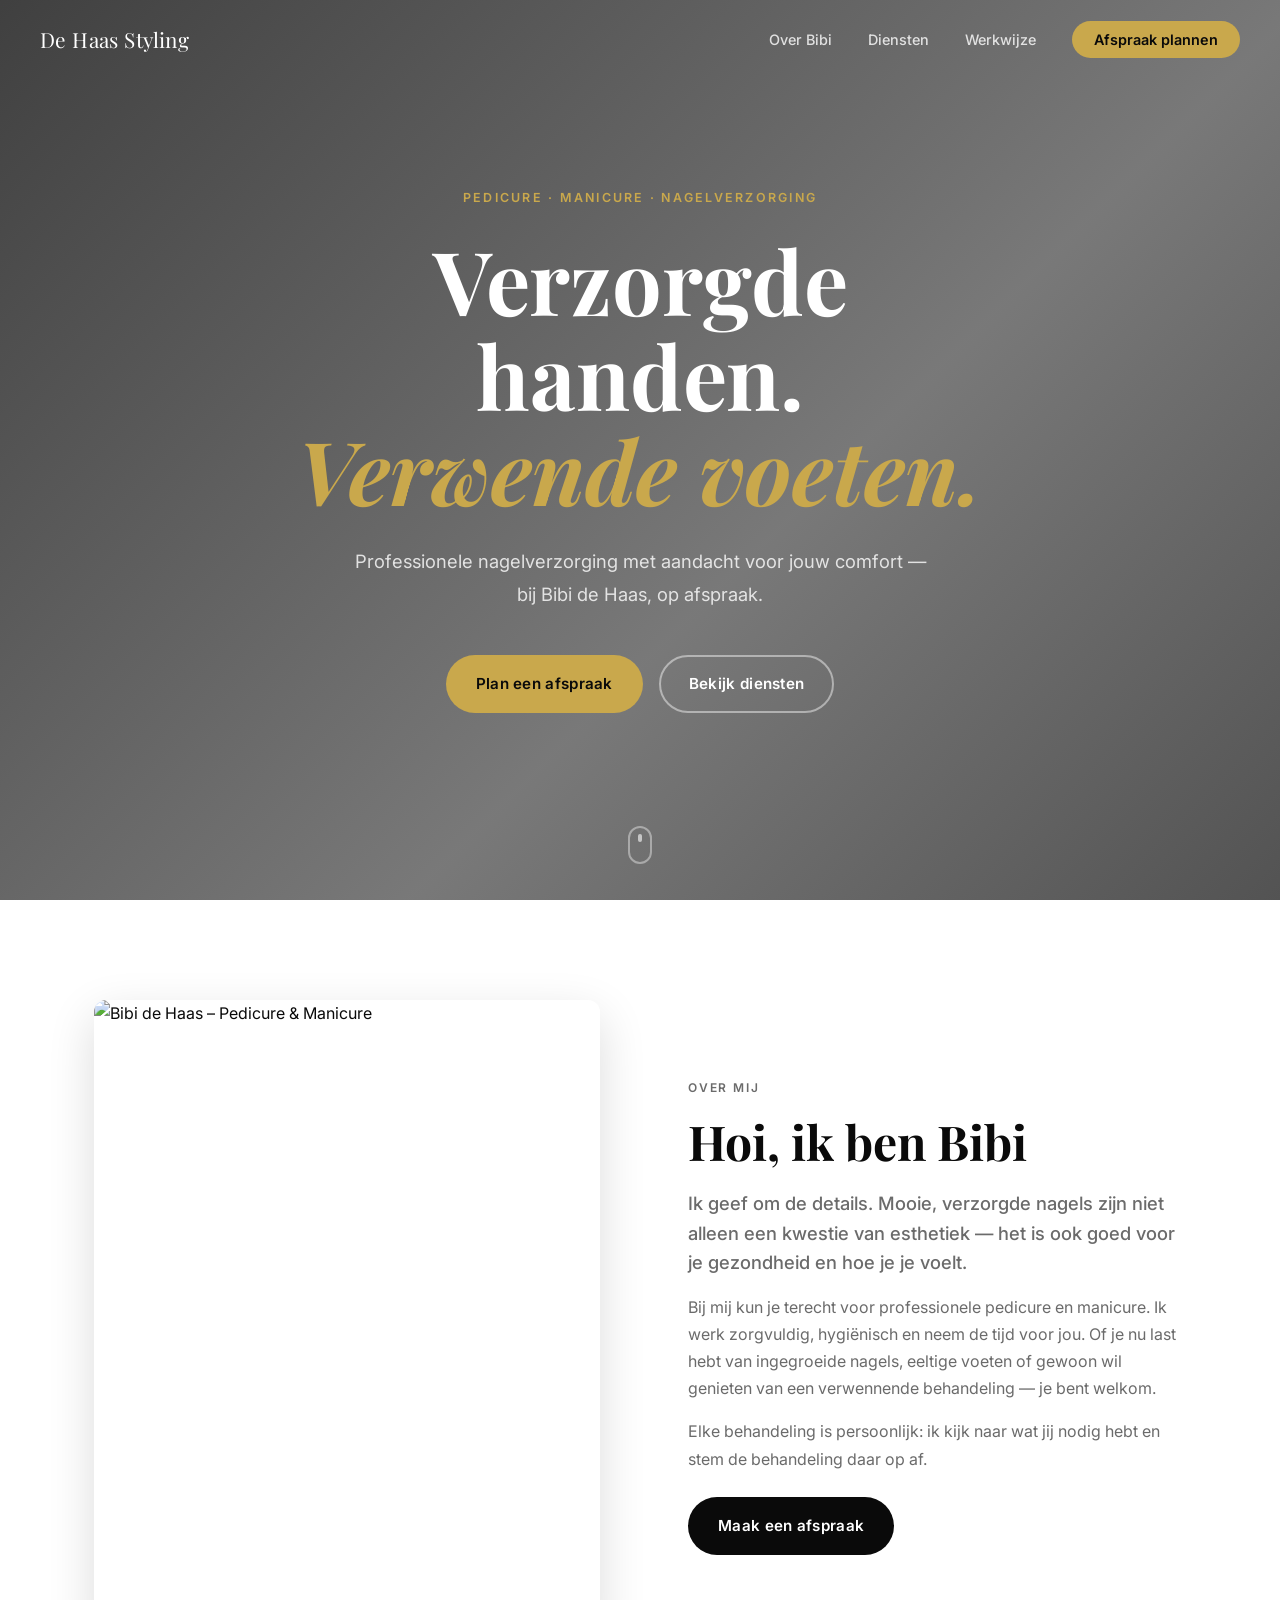
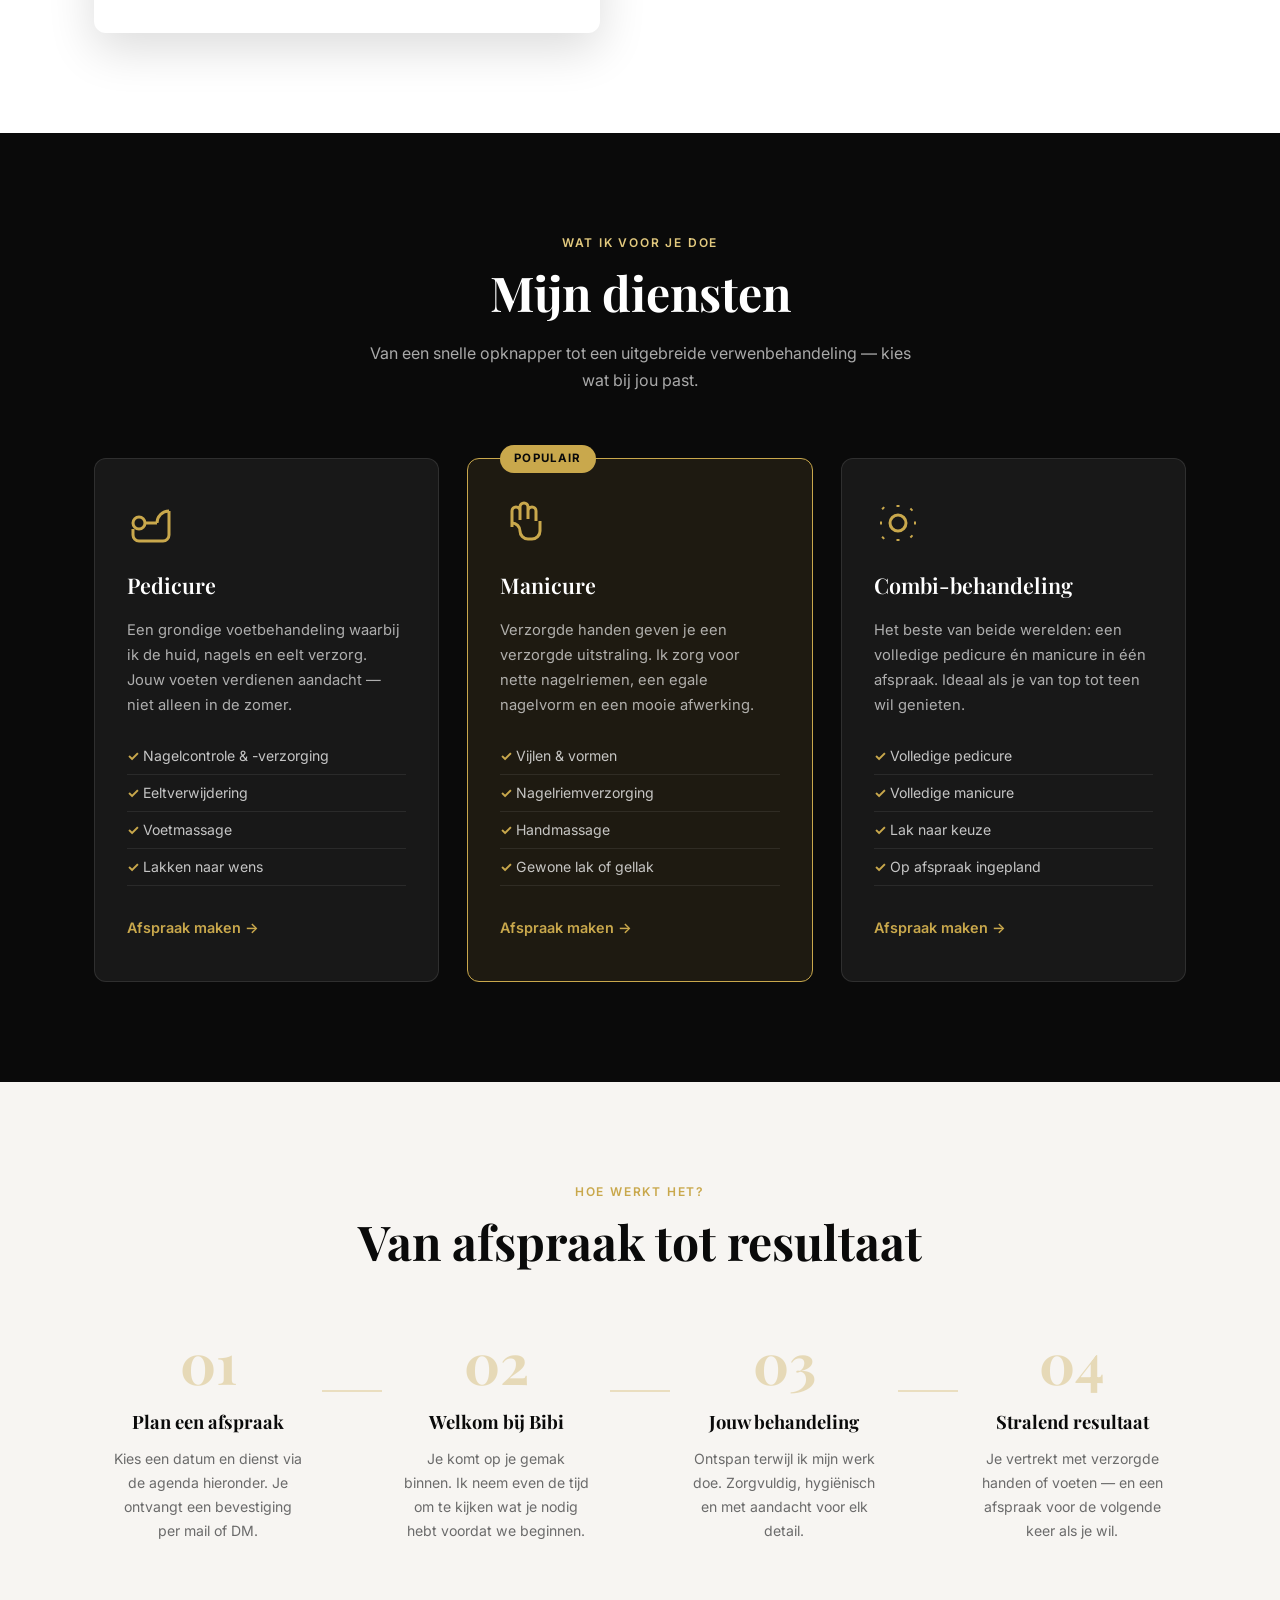
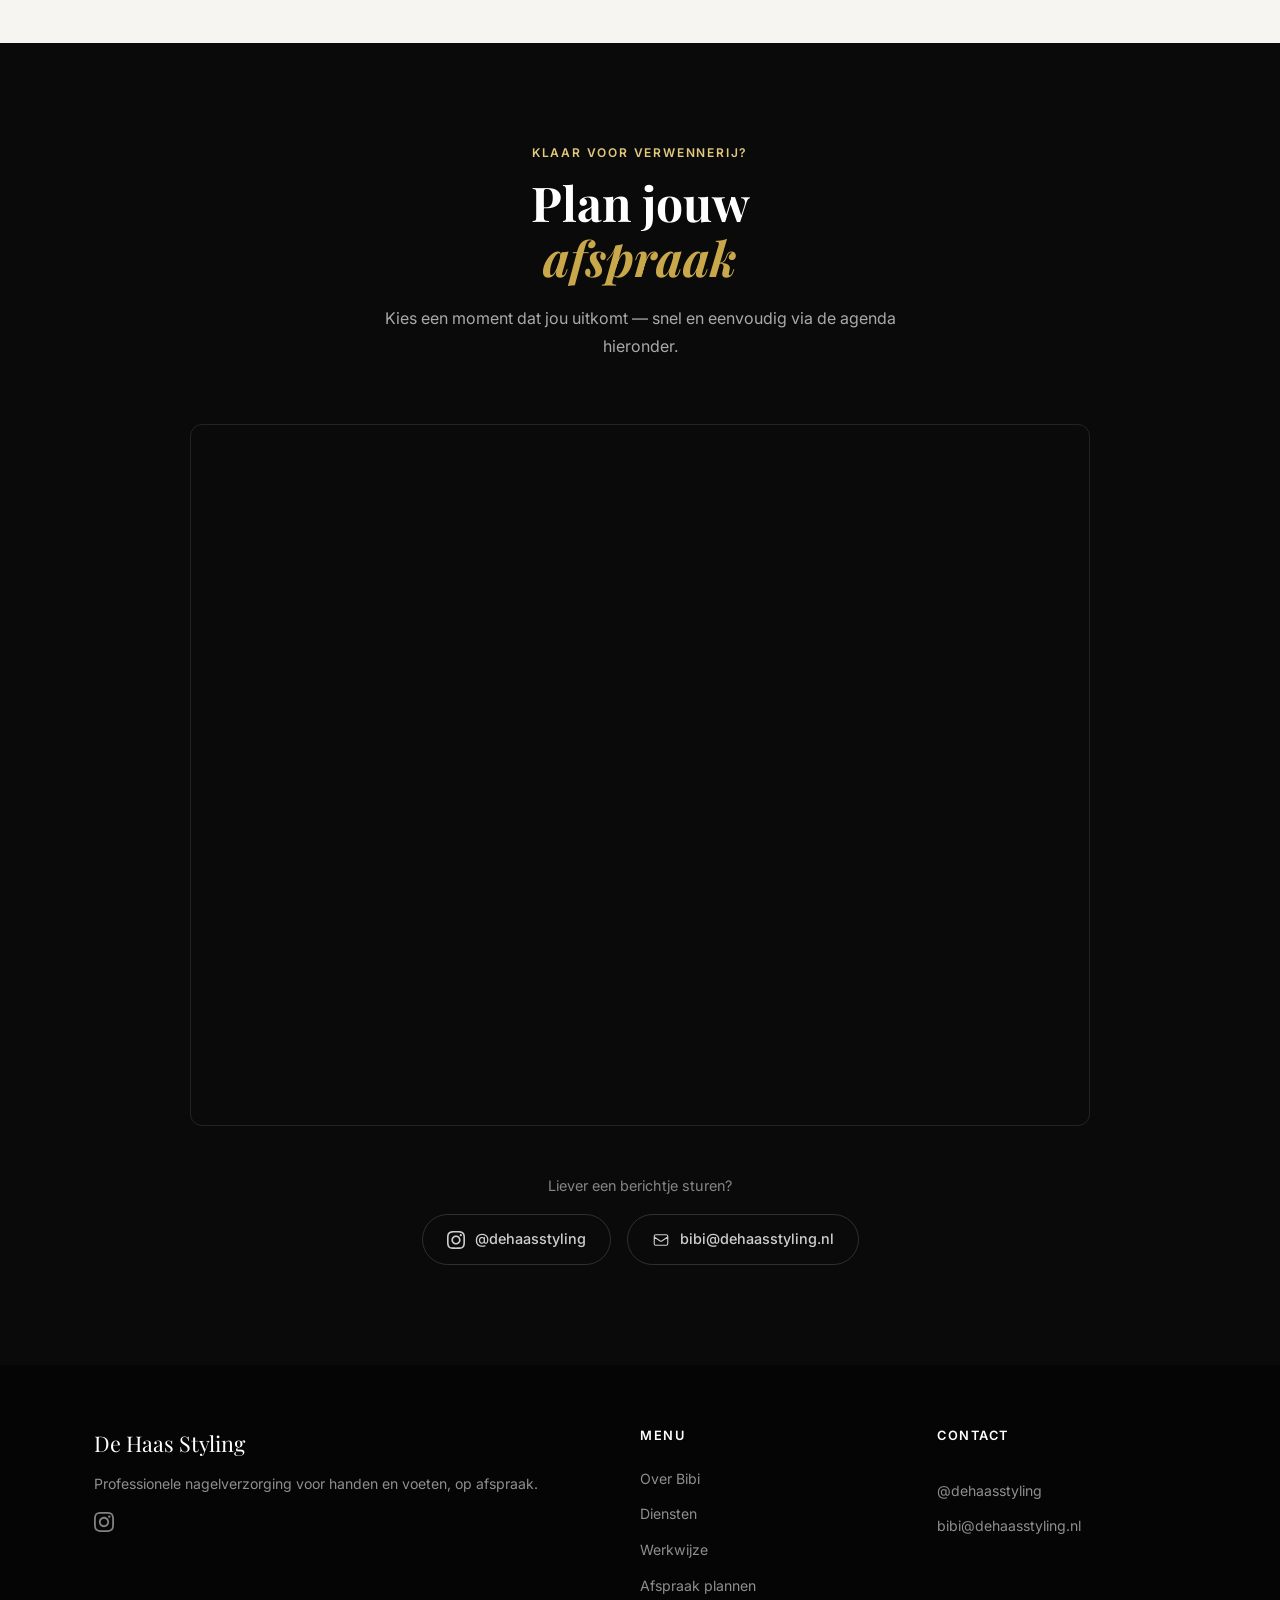
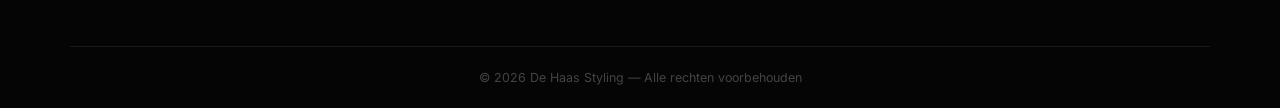
==== commit a0fc5098: "Pas website aan naar pedicure & manicure - Diensten aangepast: pedicure, manicure, combi-behandeling" ====
--- a/index.html
+++ b/index.html
@@ -3,8 +3,8 @@
 <head>
   <meta charset="UTF-8" />
   <meta name="viewport" content="width=device-width, initial-scale=1.0" />
-  <title>De Haas Styling | Personal Stylist Bibi de Haas</title>
-  <meta name="description" content="Personal stylist Bibi de Haas helpt jou jouw unieke stijl ontdekken. Stijladvies, personal shopping en kledingadvies op maat." />
+  <title>De Haas Styling | Pedicure &amp; Manicure bij Bibi de Haas</title>
+  <meta name="description" content="Pedicure en manicure door Bibi de Haas. Professionele nagelverzorging voor handen en voeten, op afspraak." />
   <link rel="preconnect" href="https://fonts.googleapis.com" />
   <link rel="preconnect" href="https://fonts.gstatic.com" crossorigin />
   <link href="https://fonts.googleapis.com/css2?family=Playfair+Display:ital,wght@0,400;0,600;0,700;1,400&family=Inter:wght@300;400;500;600&display=swap" rel="stylesheet" />
@@ -22,7 +22,7 @@
       <li><a href="#over">Over Bibi</a></li>
       <li><a href="#diensten">Diensten</a></li>
       <li><a href="#werkwijze">Werkwijze</a></li>
-      <li><a href="#boek" class="nav__cta">Gratis kennismaking</a></li>
+      <li><a href="#boek" class="nav__cta">Afspraak plannen</a></li>
     </ul>
   </nav>
 
@@ -33,17 +33,17 @@
     <div class="hero__bg"></div>
     <div class="hero__overlay"></div>
     <div class="hero__content">
-      <p class="hero__eyebrow reveal">Personal Styling · Kledingadvies · Personal Shopping</p>
+      <p class="hero__eyebrow reveal">Pedicure &middot; Manicure &middot; Nagelverzorging</p>
       <h1 class="hero__title reveal">
-        Jouw stijl.<br />
-        <em>Jouw verhaal.</em>
+        Verzorgde handen.<br />
+        <em>Verwende voeten.</em>
       </h1>
       <p class="hero__sub reveal">
-        Voel je elke dag zelfverzekerd in wat je draagt &mdash;<br class="hide-mobile" />
-        met stijladvies dat écht bij jou past.
+        Professionele nagelverzorging met aandacht voor jouw comfort &mdash;<br class="hide-mobile" />
+        bij Bibi de Haas, op afspraak.
       </p>
       <div class="hero__actions reveal">
-        <a href="#boek" class="btn btn--primary">Boek een gratis kennismaking</a>
+        <a href="#boek" class="btn btn--primary">Plan een afspraak</a>
         <a href="#diensten" class="btn btn--ghost">Bekijk diensten</a>
       </div>
     </div>
@@ -59,45 +59,27 @@
     <div class="container about__grid">
       <div class="about__visual reveal">
         <div class="about__img-wrap">
-          <!-- Vervang src door jouw eigen foto -->
+          <!-- Vervang dit door een echte foto van Bibi of haar werk -->
           <img
-            src="https://images.unsplash.com/photo-1531746020798-e6953c6e8e04?w=600&q=80"
-            alt="Bibi de Haas – Personal Stylist"
+            src="https://images.unsplash.com/photo-1604654894610-df63bc536371?w=600&q=80"
+            alt="Bibi de Haas – Pedicure &amp; Manicure"
             class="about__img"
           />
-          <div class="about__badge">
-            <span class="about__badge-number">500+</span>
-            <span class="about__badge-text">Tevreden klanten</span>
-          </div>
         </div>
       </div>
       <div class="about__text reveal">
         <p class="section__label">Over mij</p>
         <h2 class="section__title">Hoi, ik ben Bibi</h2>
         <p class="about__lead">
-          Ik geloof dat kleding meer is dan stof en naden. Het is hoe jij jezelf presenteert aan de wereld &mdash; en hoe jij je van binnen voelt.
+          Ik geef om de details. Mooie, verzorgde nagels zijn niet alleen een kwestie van esthetiek &mdash; het is ook goed voor je gezondheid en hoe je je voelt.
         </p>
         <p>
-          Als personal stylist help ik vrouwen en mannen ontdekken welke stijl echt bij hen past. Niet de trend van dit seizoen, maar een look die authentiek is aan wie jij bent. Ik combineer mijn kennis van mode, kleur en lichaamsvorm met een persoonlijke aanpak die volledig op jou is afgestemd.
+          Bij mij kun je terecht voor professionele pedicure en manicure. Ik werk zorgvuldig, hygiënisch en neem de tijd voor jou. Of je nu last hebt van ingegroeide nagels, eeltige voeten of gewoon wil genieten van een verwennende behandeling &mdash; je bent welkom.
         </p>
         <p>
-          Of je nu een compleet nieuwe garderobe zoekt, een stylingadvies voor een speciale gelegenheid wil, of gewoon niet meer elke ochtend voor een volle kledingkast staat te wanhopen &mdash; ik ben er voor je.
-        </p>
-        <div class="about__stats">
-          <div class="stat">
-            <span class="stat__num">7+</span>
-            <span class="stat__label">Jaar ervaring</span>
-          </div>
-          <div class="stat">
-            <span class="stat__num">500+</span>
-            <span class="stat__label">Klanten geholpen</span>
-          </div>
-          <div class="stat">
-            <span class="stat__num">100%</span>
-            <span class="stat__label">Op maat</span>
-          </div>
-        </div>
-        <a href="#boek" class="btn btn--primary">Plan een kennismaking</a>
+          Elke behandeling is persoonlijk: ik kijk naar wat jij nodig hebt en stem de behandeling daar op af.
+        </p>
+        <a href="#boek" class="btn btn--primary">Maak een afspraak</a>
       </div>
     </div>
   </section>
@@ -111,7 +93,7 @@
         <p class="section__label section__label--light">Wat ik voor je doe</p>
         <h2 class="section__title section__title--light">Mijn diensten</h2>
         <p class="section__sub section__sub--light">
-          Van een snel stijlgesprek tot een volledige garderobe-make-over &mdash; kies wat bij jou past.
+          Van een snelle opknapper tot een uitgebreide verwenbehandeling &mdash; kies wat bij jou past.
         </p>
       </div>
 
@@ -119,79 +101,63 @@
 
         <div class="service-card reveal">
           <div class="service-card__icon">
-            <svg viewBox="0 0 24 24" fill="none" stroke="currentColor" stroke-width="1.5"><path d="M12 3c-4.97 0-9 4.03-9 9s4.03 9 9 9 9-4.03 9-9-4.03-9-9-9zm0 0v18M3 12h18"/></svg>
-          </div>
-          <h3>Stijladvies op maat</h3>
-          <p>Een diepgaand gesprek over jouw stijl, levensstijl en doelen. Ik analyseer jouw kleurtype, lichaamsvorm en persoonlijkheid en geef je concrete handvatten.</p>
+            <!-- Voet-icoon -->
+            <svg viewBox="0 0 24 24" fill="none" stroke="currentColor" stroke-width="1.5">
+              <path d="M9 12c0 1.657-1.343 3-3 3S3 13.657 3 12s1.343-3 3-3 3 1.343 3 3z"/>
+              <path d="M9 12h6M15 12c0-3.314 2.686-6 6-6"/>
+              <path d="M21 6v12a3 3 0 01-3 3H6a3 3 0 01-3-3v-3"/>
+            </svg>
+          </div>
+          <h3>Pedicure</h3>
+          <p>Een grondige voetbehandeling waarbij ik de huid, nagels en eelt verzorg. Jouw voeten verdienen aandacht &mdash; niet alleen in de zomer.</p>
           <ul class="service-card__list">
-            <li>Kleuranalyse</li>
-            <li>Vormbenadering</li>
-            <li>Stijlpersoonlijkheid</li>
-            <li>Praktisch stijlplan</li>
+            <li>Nagelcontrole &amp; -verzorging</li>
+            <li>Eeltverwijdering</li>
+            <li>Voetmassage</li>
+            <li>Lakken naar wens</li>
           </ul>
-          <a href="#boek" class="service-card__link">Boek nu &rarr;</a>
+          <a href="#boek" class="service-card__link">Afspraak maken &rarr;</a>
         </div>
 
         <div class="service-card service-card--featured reveal">
           <div class="service-card__badge">Populair</div>
           <div class="service-card__icon">
-            <svg viewBox="0 0 24 24" fill="none" stroke="currentColor" stroke-width="1.5"><path d="M16 11c0-2.21-1.79-4-4-4S8 8.79 8 11v3h8v-3zM12 22c1.1 0 2-.9 2-2h-4c0 1.1.9 2 2 2zM4 17v1h16v-1l-2-2V11c0-3.07-2.13-5.64-5-6.32V4c0-.55-.45-1-1-1s-1 .45-1 1v.68C8.13 5.36 6 7.93 6 11v4l-2 2z"/></svg>
-          </div>
-          <h3>Garderobe Audit</h3>
-          <p>Ik kom bij jou thuis en gaan samen door je volledige kledingkast. We bepalen wat mag blijven, wat weg mag en wat er mist. Resultaat: een kledingkast die élke dag werkt.</p>
+            <!-- Hand/manicure-icoon -->
+            <svg viewBox="0 0 24 24" fill="none" stroke="currentColor" stroke-width="1.5">
+              <path d="M18 11V6a2 2 0 00-2-2v0a2 2 0 00-2 2v0M14 10V4a2 2 0 00-2-2v0a2 2 0 00-2 2v2M10 10.5V6a2 2 0 00-2-2v0a2 2 0 00-2 2v8"/>
+              <path d="M6 12v0a4 4 0 014 4v0a4 4 0 004 4h2a4 4 0 004-4v-5"/>
+            </svg>
+          </div>
+          <h3>Manicure</h3>
+          <p>Verzorgde handen geven je een verzorgde uitstraling. Ik zorg voor nette nagelriemen, een egale nagelvorm en een mooie afwerking.</p>
           <ul class="service-card__list">
-            <li>Thuis bij jou</li>
-            <li>Kledingkast-analyse</li>
-            <li>Basisgarderobe opbouwen</li>
-            <li>Shoppinglijst op maat</li>
+            <li>Vijlen &amp; vormen</li>
+            <li>Nagelriemverzorging</li>
+            <li>Handmassage</li>
+            <li>Gewone lak of gellak</li>
           </ul>
-          <a href="#boek" class="service-card__link">Boek nu &rarr;</a>
+          <a href="#boek" class="service-card__link">Afspraak maken &rarr;</a>
         </div>
 
         <div class="service-card reveal">
           <div class="service-card__icon">
-            <svg viewBox="0 0 24 24" fill="none" stroke="currentColor" stroke-width="1.5"><path d="M6 2L3 6v14c0 1.1.9 2 2 2h14c1.1 0 2-.9 2-2V6l-3-4H6zm1 1h10l2.27 3H4.73L7 3zM4 8h16v12H4V8z"/></svg>
-          </div>
-          <h3>Personal Shopping</h3>
-          <p>Ik ga voor jou (of met je mee) winkelen en selecteer stukken die perfect passen bij jouw stijl, budget en garderobe. Geen tijdverspilling, maar gericht shoppen.</p>
+            <!-- Sparkle/combo-icoon -->
+            <svg viewBox="0 0 24 24" fill="none" stroke="currentColor" stroke-width="1.5">
+              <path d="M12 3v1M12 20v1M4.22 4.22l.707.707M18.364 18.364l.707.707M3 12H4M20 12h1M4.22 19.78l.707-.707M18.364 5.636l.707-.707"/>
+              <circle cx="12" cy="12" r="4"/>
+            </svg>
+          </div>
+          <h3>Combi-behandeling</h3>
+          <p>Het beste van beide werelden: een volledige pedicure én manicure in één afspraak. Ideaal als je van top tot teen wil genieten.</p>
           <ul class="service-card__list">
-            <li>Voorbereiding & research</li>
-            <li>Winkelen met of voor jou</li>
-            <li>Budget-bewust</li>
-            <li>Outfit-combinaties</li>
+            <li>Volledige pedicure</li>
+            <li>Volledige manicure</li>
+            <li>Lak naar keuze</li>
+            <li>Op afspraak ingepland</li>
           </ul>
-          <a href="#boek" class="service-card__link">Boek nu &rarr;</a>
-        </div>
-
-      </div>
-    </div>
-  </section>
-
-  <!-- ═══════════════════════════════════════
-       DESIRE — Resultaten / Testimonials
-  ═══════════════════════════════════════ -->
-  <section class="testimonials section" id="resultaten">
-    <div class="container">
-      <div class="section__header reveal">
-        <p class="section__label">Ervaringen</p>
-        <h2 class="section__title">Wat klanten zeggen</h2>
-      </div>
-      <div class="testimonials__grid">
-        <div class="testimonial reveal">
-          <div class="testimonial__stars">★★★★★</div>
-          <blockquote>"Na mijn sessie met Bibi loop ik elke dag met een glimlach de deur uit. Eindelijk voel ik me mezelf in mijn kleren!"</blockquote>
-          <cite>— Sophie V., Amsterdam</cite>
-        </div>
-        <div class="testimonial reveal">
-          <div class="testimonial__stars">★★★★★</div>
-          <blockquote>"Bibi heeft mijn kledingkast omgetoverd van chaos naar een capsule-garderobe waar ik zo blij mee ben. Zo veel combinaties met zo weinig stukken!"</blockquote>
-          <cite>— Marieke K., Utrecht</cite>
-        </div>
-        <div class="testimonial reveal">
-          <div class="testimonial__stars">★★★★★</div>
-          <blockquote>"Als man dacht ik dat personal styling niets voor mij was. Bibi liet me zien hoe verkeerd ik het had. Ik koop nu alleen nog wat ik echt draag."</blockquote>
-          <cite>— Tom B., Rotterdam</cite>
-        </div>
+          <a href="#boek" class="service-card__link">Afspraak maken &rarr;</a>
+        </div>
+
       </div>
     </div>
   </section>
@@ -203,31 +169,31 @@
     <div class="container">
       <div class="section__header reveal">
         <p class="section__label">Hoe werkt het?</p>
-        <h2 class="section__title">In 4 stappen naar jouw stijl</h2>
+        <h2 class="section__title">Van afspraak tot resultaat</h2>
       </div>
       <div class="process__steps">
         <div class="process__step reveal">
           <div class="process__num">01</div>
-          <h3>Gratis kennismaking</h3>
-          <p>We bellen of spreken af voor een koffiegesprek. Ik leer je kennen en jij leert mij kennen. Geen verplichtingen.</p>
+          <h3>Plan een afspraak</h3>
+          <p>Kies een datum en dienst via de agenda hieronder. Je ontvangt een bevestiging per mail of DM.</p>
         </div>
         <div class="process__connector"></div>
         <div class="process__step reveal">
           <div class="process__num">02</div>
-          <h3>Persoonlijk intakegesprek</h3>
-          <p>Diepgaander: jouw levensstijl, doelen, budget, stijlpersoonlijkheid en kleuren worden in kaart gebracht.</p>
+          <h3>Welkom bij Bibi</h3>
+          <p>Je komt op je gemak binnen. Ik neem even de tijd om te kijken wat je nodig hebt voordat we beginnen.</p>
         </div>
         <div class="process__connector"></div>
         <div class="process__step reveal">
           <div class="process__num">03</div>
-          <h3>Stylingtraject</h3>
-          <p>We gaan aan de slag. Garderobe-audit, shopping of een combinatie &mdash; volledig afgestemd op jou.</p>
+          <h3>Jouw behandeling</h3>
+          <p>Ontspan terwijl ik mijn werk doe. Zorgvuldig, hygiënisch en met aandacht voor elk detail.</p>
         </div>
         <div class="process__connector"></div>
         <div class="process__step reveal">
           <div class="process__num">04</div>
-          <h3>Jij straalt</h3>
-          <p>Je stapt de wereld in met zelfvertrouwen, een kledingkast die werkt en een stijl die écht van jou is.</p>
+          <h3>Stralend resultaat</h3>
+          <p>Je vertrekt met verzorgde handen of voeten &mdash; en een afspraak voor de volgende keer als je wil.</p>
         </div>
       </div>
     </div>
@@ -239,36 +205,33 @@
   <section class="booking section section--dark" id="boek">
     <div class="container">
       <div class="section__header reveal">
-        <p class="section__label section__label--light">Klaar om te starten?</p>
+        <p class="section__label section__label--light">Klaar voor verwennerij?</p>
         <h2 class="section__title section__title--light">
-          Boek je gratis<br /><em>kennismaking</em>
+          Plan jouw<br /><em>afspraak</em>
         </h2>
         <p class="section__sub section__sub--light">
-          Kies een moment dat jou uitkomt. Geen verplichtingen, geen kosten &mdash;<br class="hide-mobile" />
-          gewoon een goed gesprek over jouw stijl.
-        </p>
-      </div>
-
-      <!-- ── Calendly iframe ─────────────────────────────────── -->
-      <!-- Vervang de src-URL door jouw eigen Calendly link:     -->
-      <!-- https://calendly.com/JOUW-NAAM/kennismaking           -->
+          Kies een moment dat jou uitkomt &mdash; snel en eenvoudig via de agenda hieronder.
+        </p>
+      </div>
+
+      <!-- ── Afspraakplanner iframe ──────────────────────────── -->
+      <!-- Vervang de data-url door jouw Calendly, Salonized     -->
+      <!-- of andere boekingstool URL.                           -->
       <div class="booking__widget reveal">
         <div class="calendly-inline-widget"
-          data-url="https://calendly.com/dehaasstyling/kennismaking?hide_gdpr_banner=1&background_color=0a0a0a&text_color=ffffff&primary_color=c9a84c"
+          data-url="https://calendly.com/dehaasstyling/afspraak?hide_gdpr_banner=1&background_color=0a0a0a&text_color=ffffff&primary_color=c9a84c"
           style="min-width:320px;height:700px;">
         </div>
         <script type="text/javascript" src="https://assets.calendly.com/assets/external/widget.js" async></script>
-        <!-- Fallback voor als Calendly nog niet is ingesteld -->
         <noscript>
           <div class="booking__fallback">
-            <p>Stuur een mail naar <a href="mailto:bibi@dehaasstyling.nl">bibi@dehaasstyling.nl</a> of stuur een DM op Instagram <a href="https://www.instagram.com/dehaasstyling/" target="_blank">@dehaasstyling</a>.</p>
+            <p>Plan een afspraak via Instagram <a href="https://www.instagram.com/dehaasstyling/" target="_blank">@dehaasstyling</a> of stuur een mail naar <a href="mailto:bibi@dehaasstyling.nl">bibi@dehaasstyling.nl</a>.</p>
           </div>
         </noscript>
       </div>
-      <!-- ────────────────────────────────────────────────────── -->
 
       <div class="booking__alt reveal">
-        <p>Liever eerst een berichtje sturen?</p>
+        <p>Liever een berichtje sturen?</p>
         <div class="booking__contact">
           <a href="https://www.instagram.com/dehaasstyling/" target="_blank" class="contact-pill">
             <svg viewBox="0 0 24 24" fill="currentColor"><path d="M12 2.163c3.204 0 3.584.012 4.85.07 3.252.148 4.771 1.691 4.919 4.919.058 1.265.069 1.645.069 4.849 0 3.205-.012 3.584-.069 4.849-.149 3.225-1.664 4.771-4.919 4.919-1.266.058-1.644.07-4.85.07-3.204 0-3.584-.012-4.849-.07-3.26-.149-4.771-1.699-4.919-4.92-.058-1.265-.07-1.644-.07-4.849 0-3.204.013-3.583.07-4.849.149-3.227 1.664-4.771 4.919-4.919 1.266-.057 1.645-.069 4.849-.069zm0-2.163c-3.259 0-3.667.014-4.947.072-4.358.2-6.78 2.618-6.98 6.98-.059 1.281-.073 1.689-.073 4.948 0 3.259.014 3.668.072 4.948.2 4.358 2.618 6.78 6.98 6.98 1.281.058 1.689.072 4.948.072 3.259 0 3.668-.014 4.948-.072 4.354-.2 6.782-2.618 6.979-6.98.059-1.28.073-1.689.073-4.948 0-3.259-.014-3.667-.072-4.947-.196-4.354-2.617-6.78-6.979-6.98-1.281-.059-1.69-.073-4.949-.073zm0 5.838c-3.403 0-6.162 2.759-6.162 6.162s2.759 6.163 6.162 6.163 6.162-2.759 6.162-6.163c0-3.403-2.759-6.162-6.162-6.162zm0 10.162c-2.209 0-4-1.79-4-4 0-2.209 1.791-4 4-4s4 1.791 4 4c0 2.21-1.791 4-4 4zm6.406-11.845c-.796 0-1.441.645-1.441 1.44s.645 1.44 1.441 1.44c.795 0 1.439-.645 1.439-1.44s-.644-1.44-1.439-1.44z"/></svg>
@@ -288,7 +251,7 @@
     <div class="container footer__inner">
       <div class="footer__brand">
         <span class="footer__logo">De Haas Styling</span>
-        <p>Personal styling voor wie zichzelf wil laten zien.</p>
+        <p>Professionele nagelverzorging voor handen en voeten, op afspraak.</p>
         <a href="https://www.instagram.com/dehaasstyling/" target="_blank" aria-label="Instagram" class="footer__ig">
           <svg viewBox="0 0 24 24" fill="currentColor" width="20" height="20"><path d="M12 2.163c3.204 0 3.584.012 4.85.07 3.252.148 4.771 1.691 4.919 4.919.058 1.265.069 1.645.069 4.849 0 3.205-.012 3.584-.069 4.849-.149 3.225-1.664 4.771-4.919 4.919-1.266.058-1.644.07-4.85.07-3.204 0-3.584-.012-4.849-.07-3.26-.149-4.771-1.699-4.919-4.92-.058-1.265-.07-1.644-.07-4.849 0-3.204.013-3.583.07-4.849.149-3.227 1.664-4.771 4.919-4.919 1.266-.057 1.645-.069 4.849-.069zm0-2.163c-3.259 0-3.667.014-4.947.072-4.358.2-6.78 2.618-6.98 6.98-.059 1.281-.073 1.689-.073 4.948 0 3.259.014 3.668.072 4.948.2 4.358 2.618 6.78 6.98 6.98 1.281.058 1.689.072 4.948.072 3.259 0 3.668-.014 4.948-.072 4.354-.2 6.782-2.618 6.979-6.98.059-1.28.073-1.689.073-4.948 0-3.259-.014-3.667-.072-4.947-.196-4.354-2.617-6.78-6.979-6.98-1.281-.059-1.69-.073-4.949-.073zm0 5.838c-3.403 0-6.162 2.759-6.162 6.162s2.759 6.163 6.162 6.163 6.162-2.759 6.162-6.163c0-3.403-2.759-6.162-6.162-6.162zm0 10.162c-2.209 0-4-1.79-4-4 0-2.209 1.791-4 4-4s4 1.791 4 4c0 2.21-1.791 4-4 4zm6.406-11.845c-.796 0-1.441.645-1.441 1.44s.645 1.44 1.441 1.44c.795 0 1.439-.645 1.439-1.44s-.644-1.44-1.439-1.44z"/></svg>
         </a>
--- a/style.css
+++ b/style.css
@@ -184,7 +184,7 @@
 .hero__bg {
   position: absolute; inset: 0;
   background:
-    url('https://images.unsplash.com/photo-1490481651871-ab68de25d43d?w=1600&q=80')
+    url('https://images.unsplash.com/photo-1604654894610-df63bc536371?w=1600&q=80')
     center/cover no-repeat;
   transform: scale(1.05);
   transition: transform 8s ease;
@@ -287,35 +287,12 @@
   border-radius: var(--radius);
   box-shadow: var(--shadow-lg);
 }
-.about__badge {
-  position: absolute;
-  bottom: -24px; right: -24px;
-  background: var(--gold);
-  color: var(--black);
-  border-radius: var(--radius);
-  padding: 20px 24px;
-  text-align: center;
-  box-shadow: var(--shadow);
-}
-.about__badge-number { display: block; font-family: var(--font-head); font-size: 2rem; font-weight: 700; line-height: 1; }
-.about__badge-text   { display: block; font-size: .75rem; font-weight: 600; letter-spacing: .05em; margin-top: 4px; }
 
 .about__text { padding-left: 8px; }
 .about__lead { font-size: 1.15rem; font-weight: 500; line-height: 1.6; margin-bottom: 20px; }
 .about__text p { color: var(--gray); margin-bottom: 16px; }
 .about__text .btn { margin-top: 8px; background: var(--black); color: var(--white); }
 .about__text .btn:hover { background: var(--gold); color: var(--black); }
-
-.about__stats {
-  display: flex;
-  gap: 32px;
-  margin: 36px 0 32px;
-  padding: 28px 0;
-  border-top: 1px solid var(--border);
-  border-bottom: 1px solid var(--border);
-}
-.stat__num   { display: block; font-family: var(--font-head); font-size: 2rem; font-weight: 700; color: var(--gold); }
-.stat__label { display: block; font-size: .8rem; color: var(--gray); font-weight: 500; margin-top: 2px; }
 
 /* ════════════════════════════════════════════════
    SERVICES
@@ -399,25 +376,6 @@
 .service-card__link:hover { letter-spacing: .05em; }
 
 /* ════════════════════════════════════════════════
-   TESTIMONIALS
-════════════════════════════════════════════════ */
-.testimonials__grid {
-  display: grid;
-  grid-template-columns: repeat(3, 1fr);
-  gap: 28px;
-}
-
-.testimonial {
-  background: var(--soft);
-  border-radius: var(--radius);
-  padding: 36px 32px;
-  border-left: 3px solid var(--gold);
-}
-.testimonial__stars { color: var(--gold); font-size: 1rem; margin-bottom: 16px; letter-spacing: 2px; }
-.testimonial blockquote { font-size: .95rem; color: var(--gray); line-height: 1.7; font-style: italic; margin-bottom: 16px; }
-.testimonial cite { font-size: .82rem; font-weight: 600; color: var(--black); font-style: normal; }
-
-/* ════════════════════════════════════════════════
    PROCESS
 ════════════════════════════════════════════════ */
 .process__steps {
@@ -550,7 +508,7 @@
    RESPONSIVE
 ════════════════════════════════════════════════ */
 @media (max-width: 1024px) {
-  .services__grid, .testimonials__grid { grid-template-columns: 1fr 1fr; }
+  .services__grid { grid-template-columns: 1fr 1fr; }
   .process__steps { flex-wrap: wrap; justify-content: center; }
   .process__connector { display: none; }
   .process__step { flex: 0 0 45%; }
@@ -570,7 +528,7 @@
   .about__badge { bottom: -16px; right: -8px; }
   .about__stats { gap: 20px; }
 
-  .services__grid, .testimonials__grid { grid-template-columns: 1fr; }
+  .services__grid { grid-template-columns: 1fr; }
 
   .process__step { flex: 0 0 100%; }
 
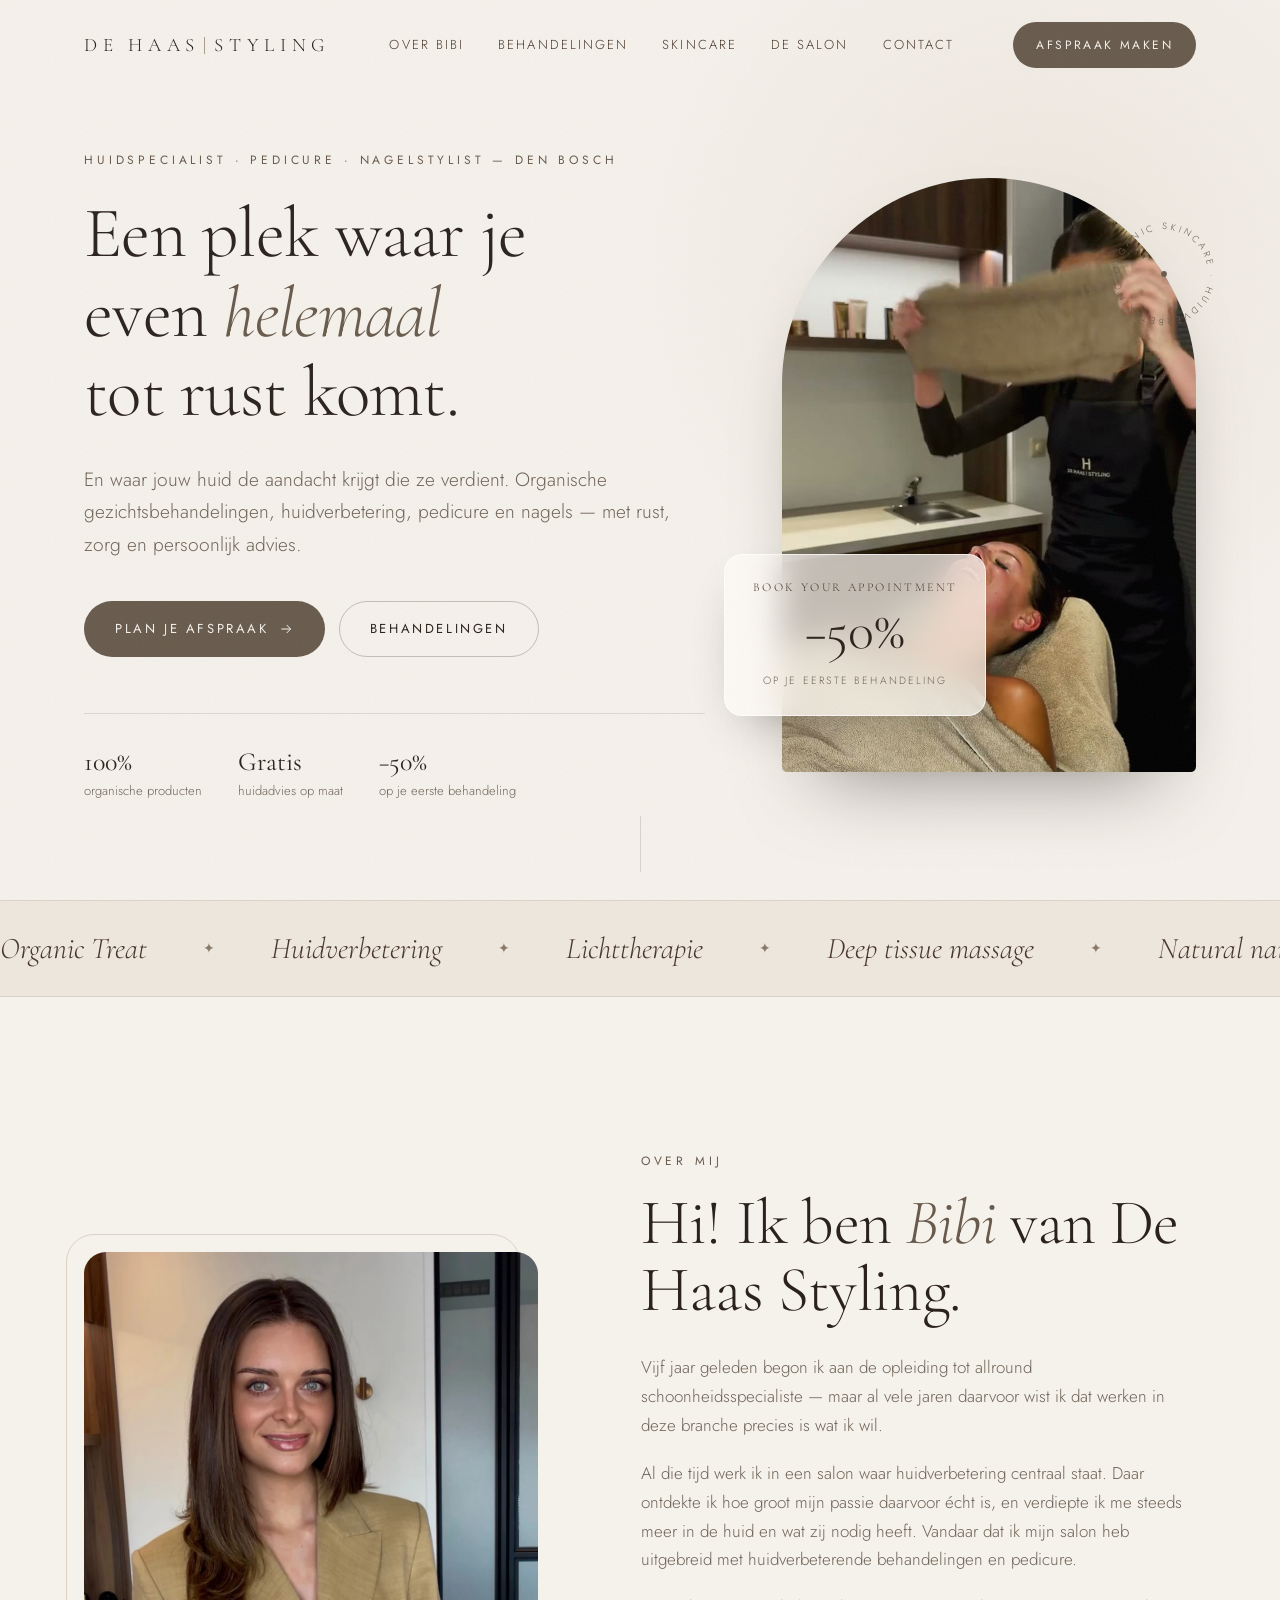
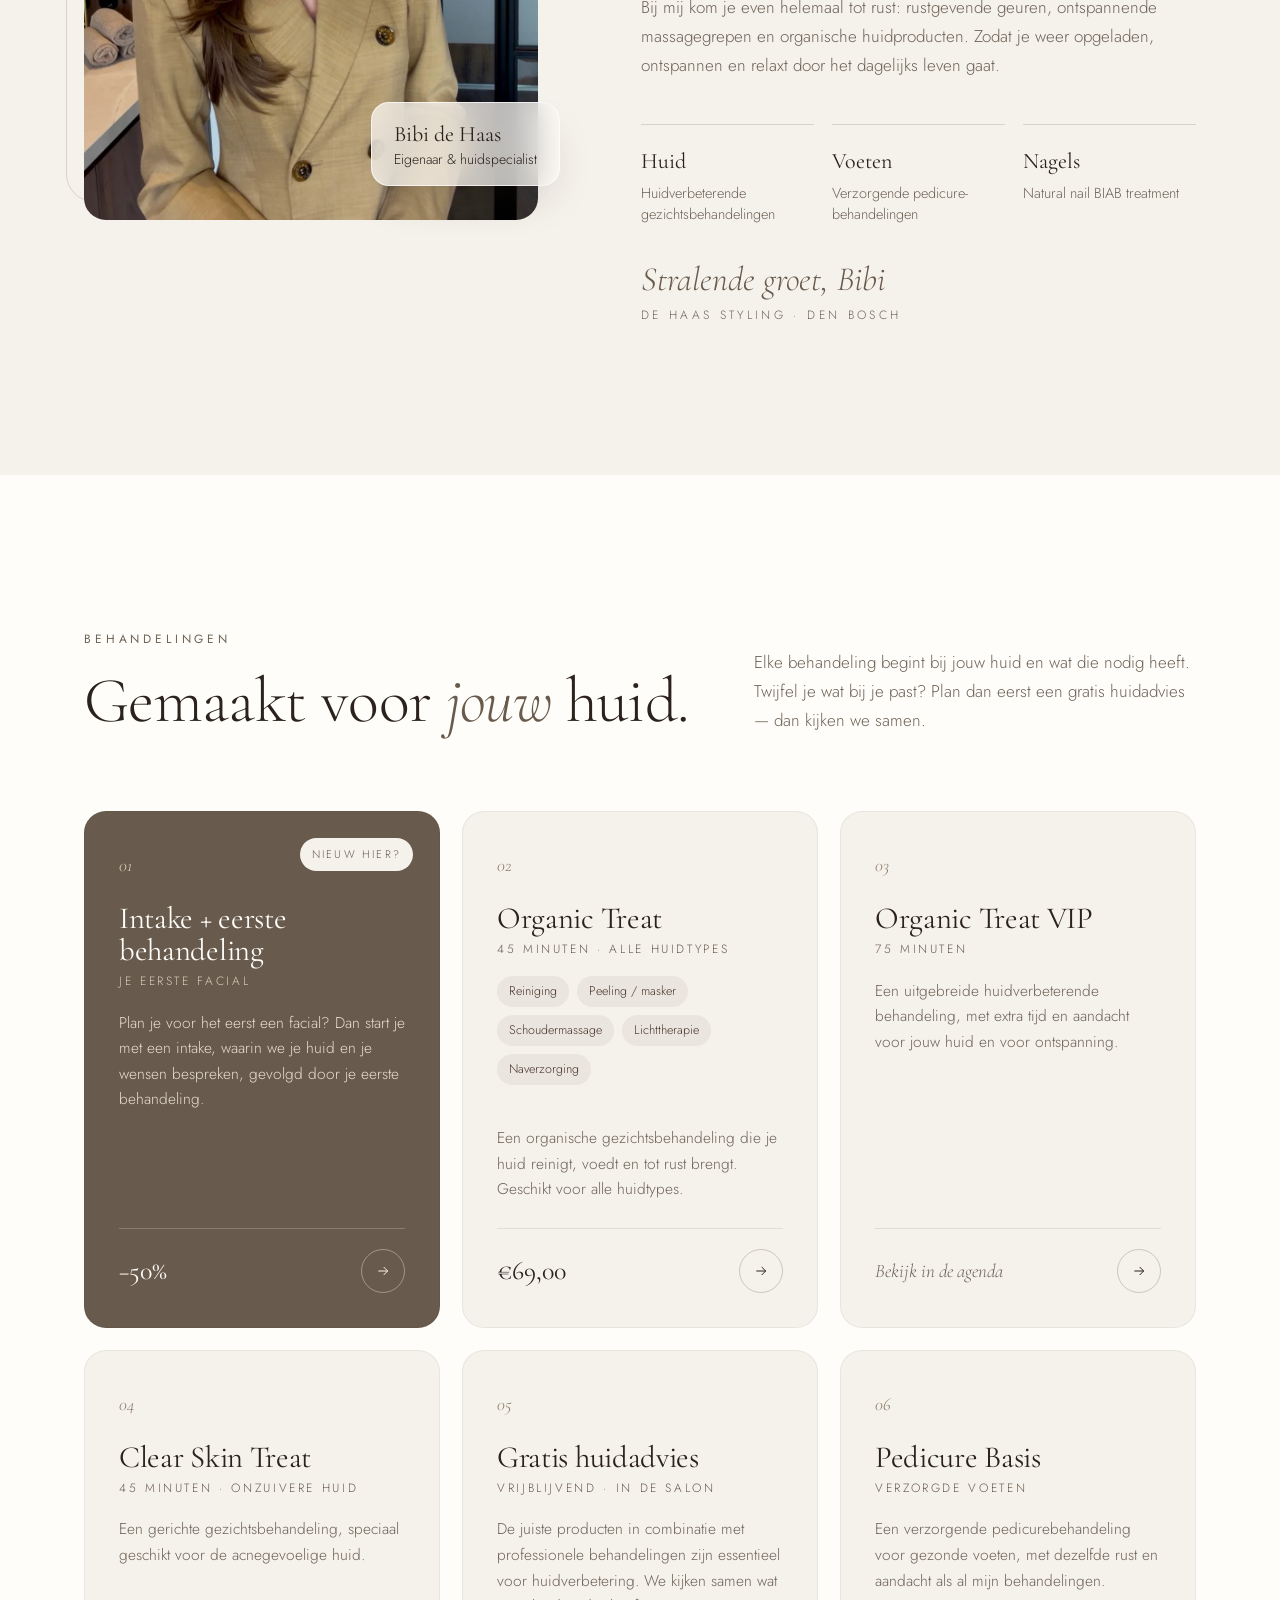
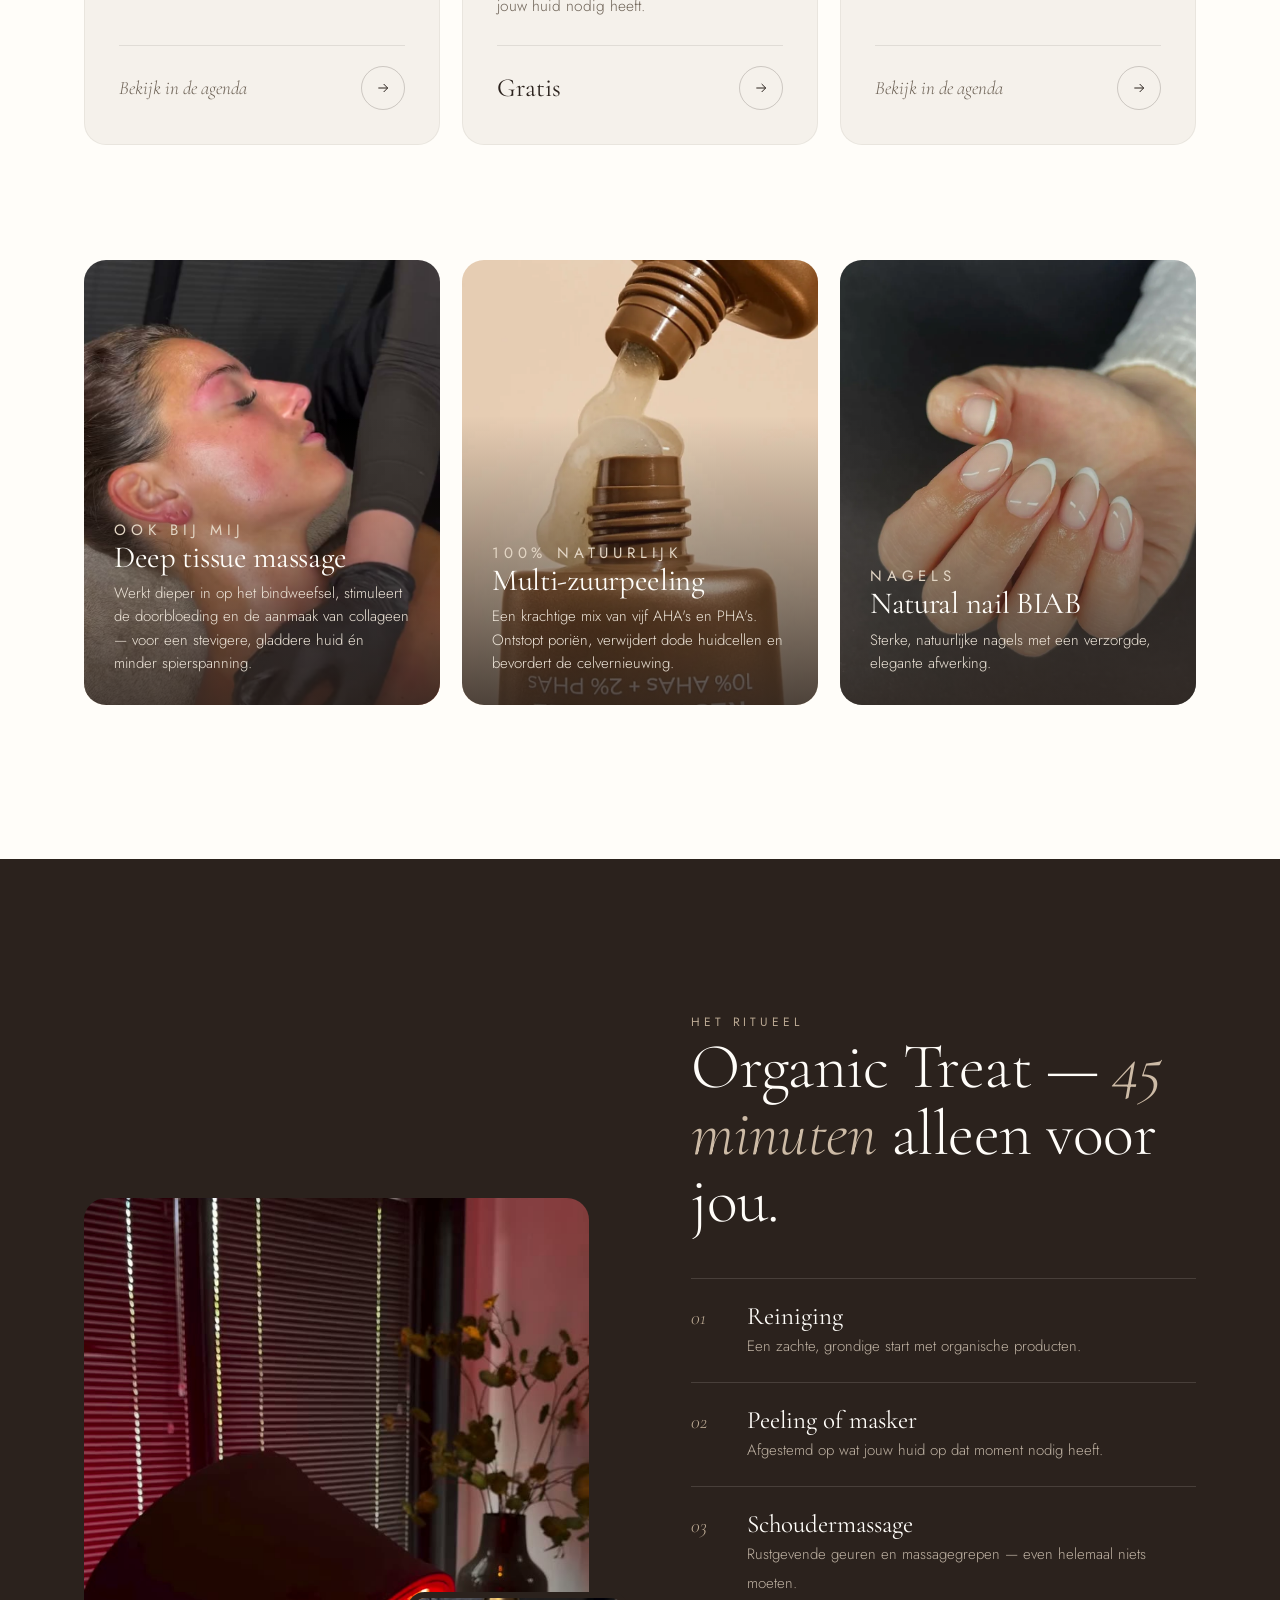
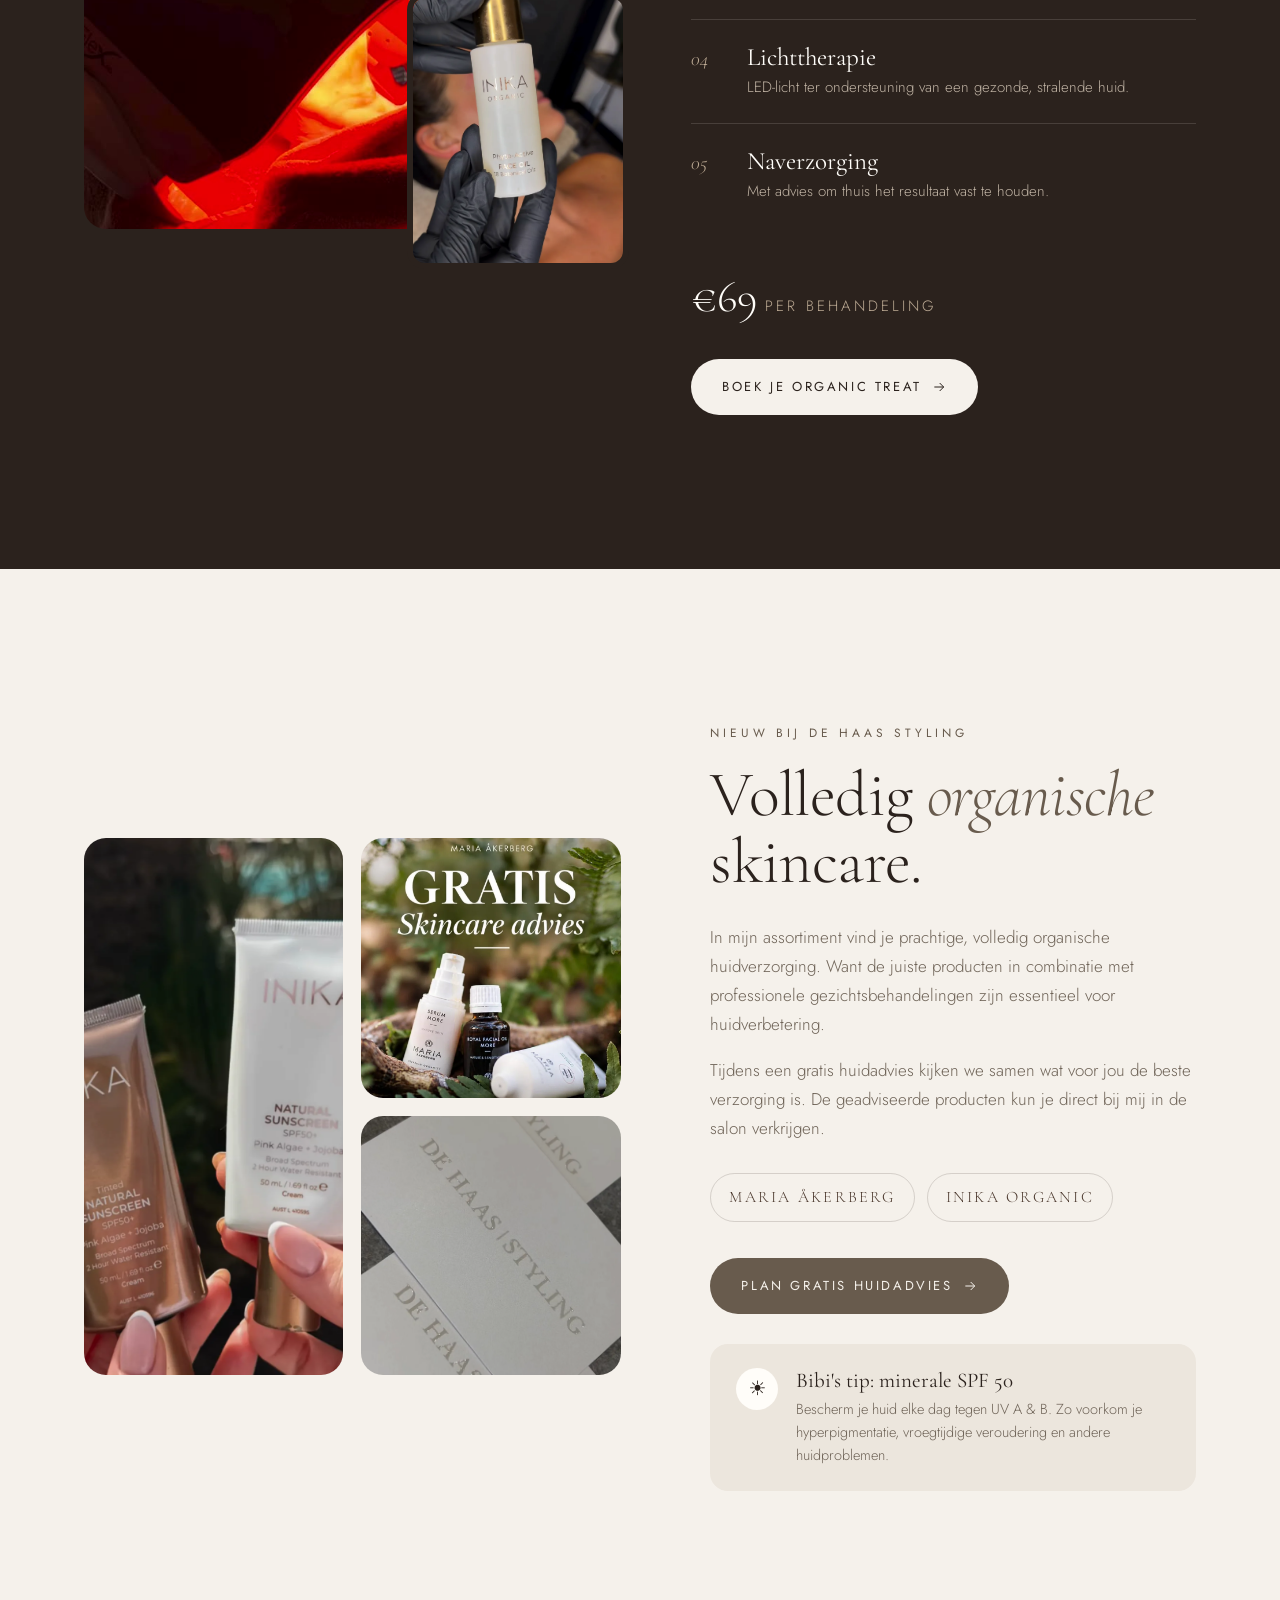
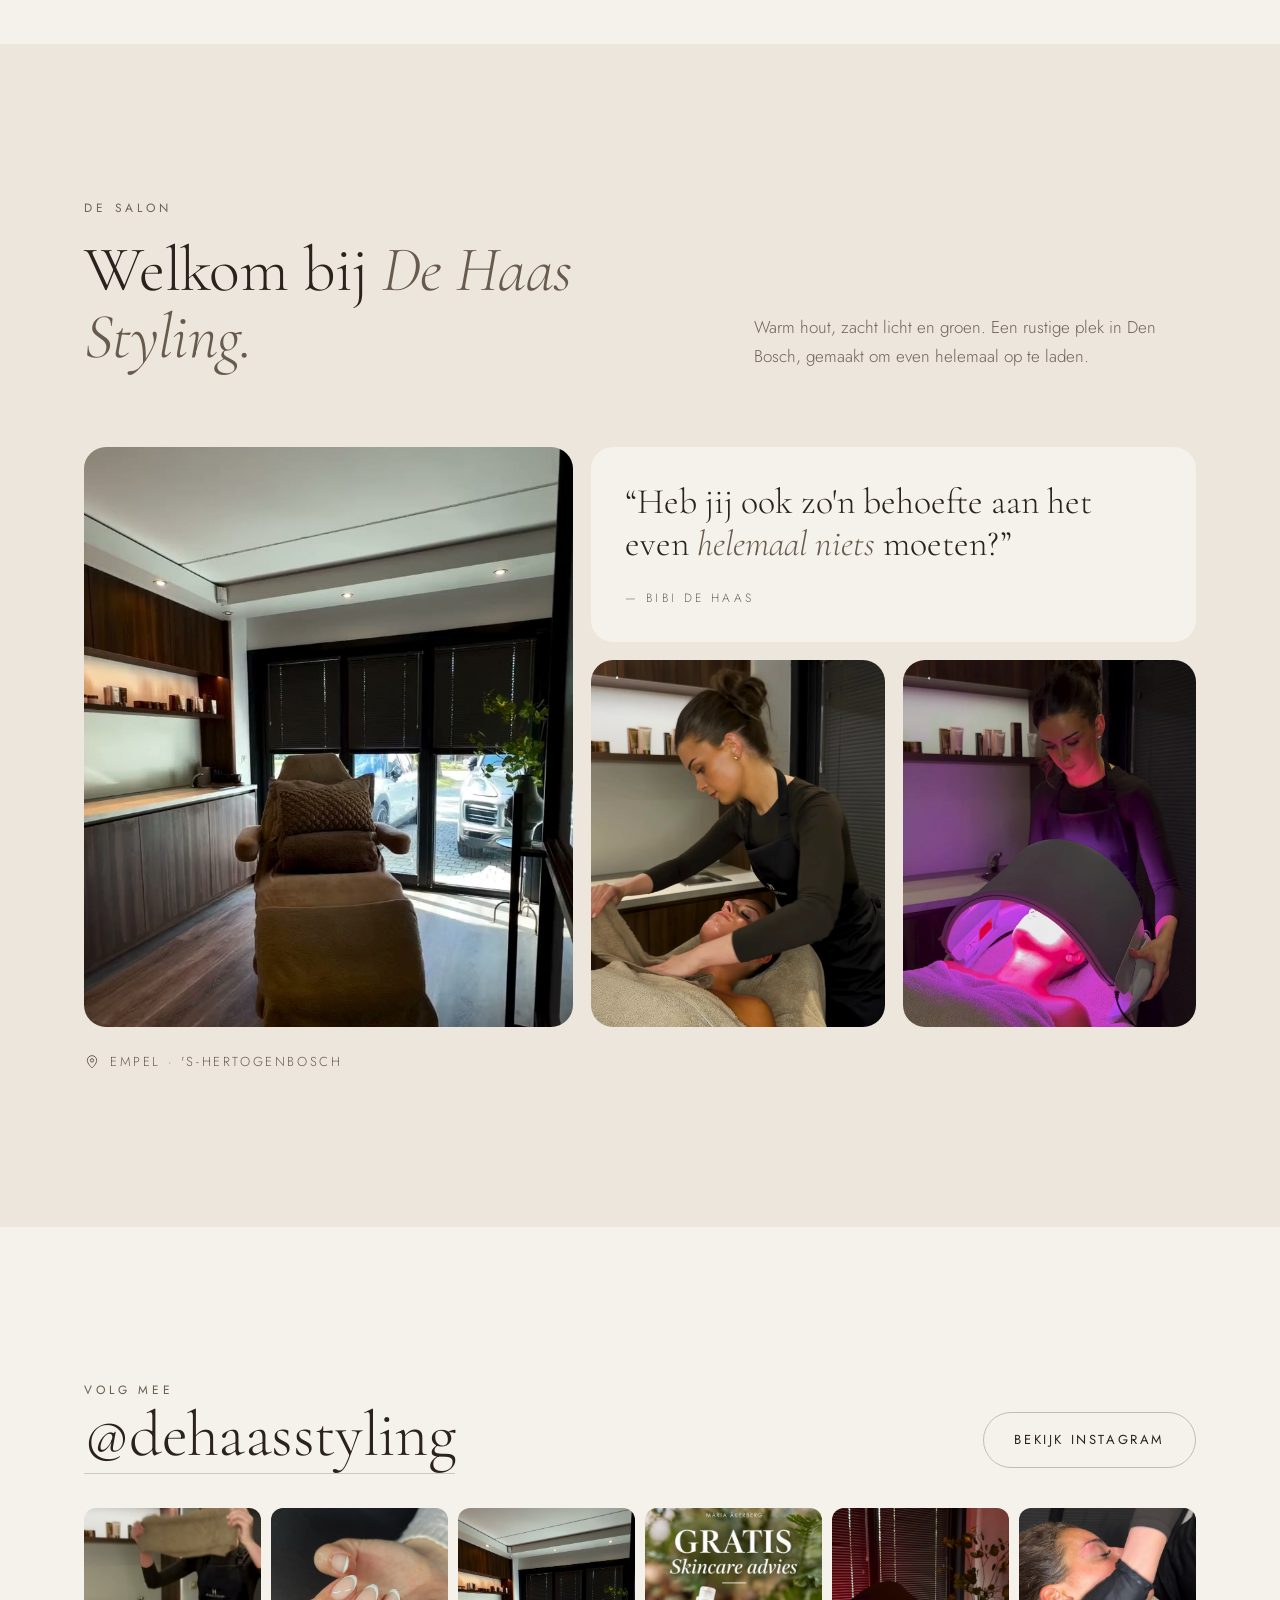
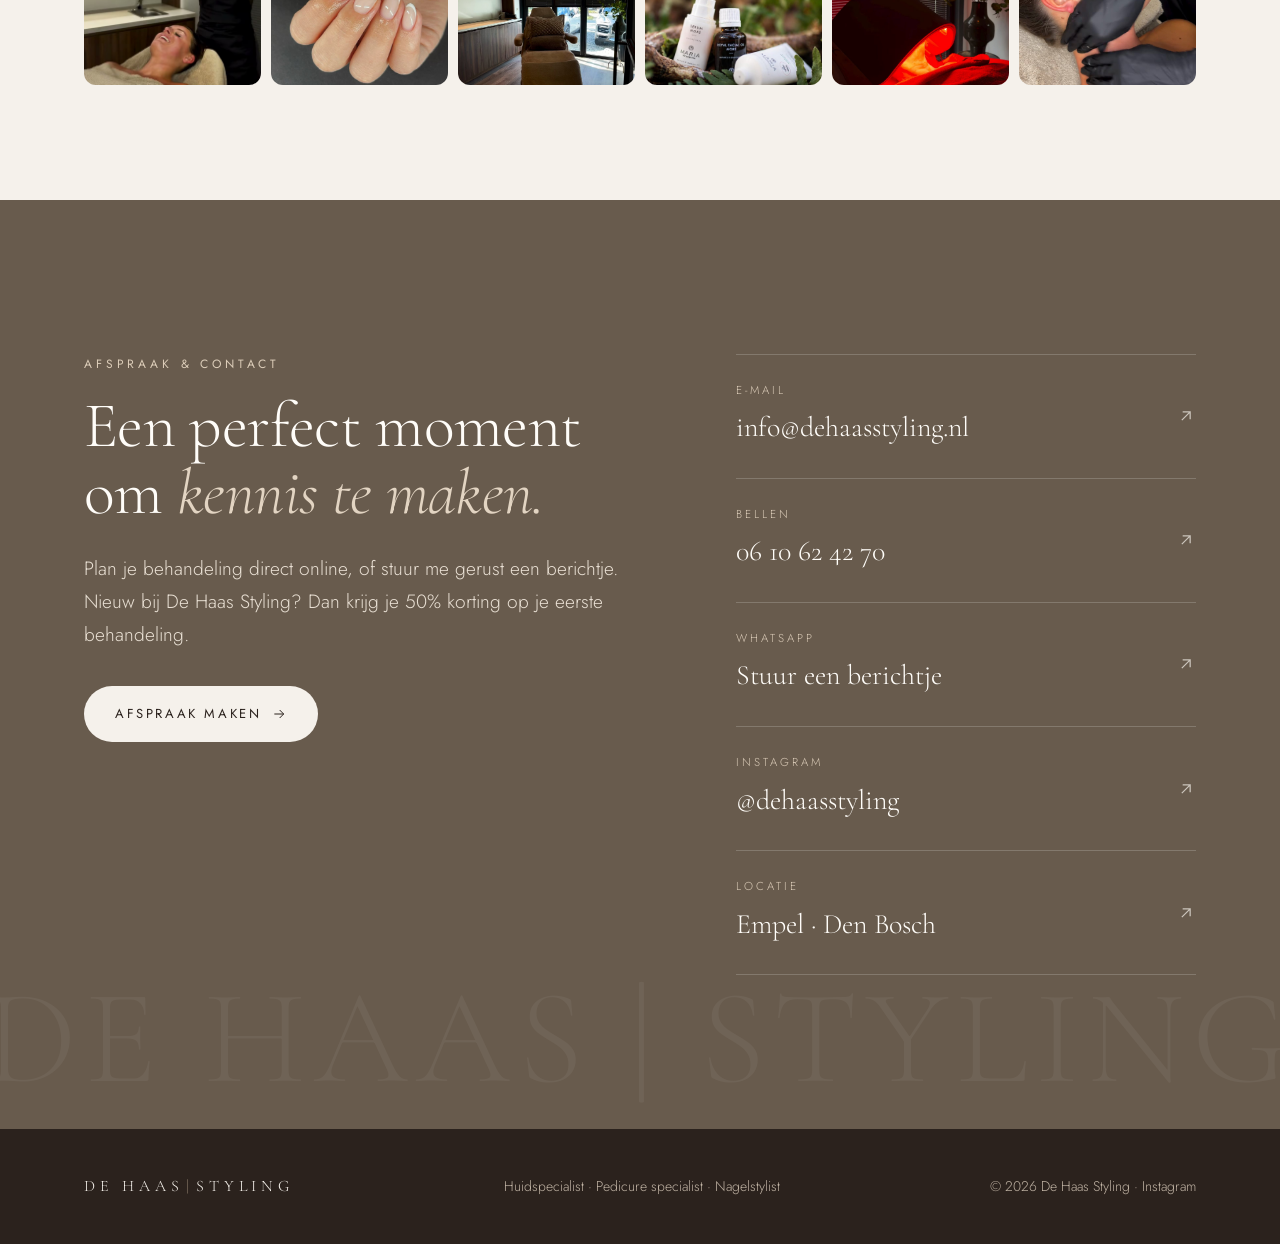
==== commit 6f82b2a9: "Nieuwe website De Haas Styling op basis van Instagram @dehaasstyling - One-pager in Bibi's Instagram" ====
--- a/index.html
+++ b/index.html
@@ -1,281 +1,686 @@
-<!DOCTYPE html>
+<!doctype html>
 <html lang="nl">
 <head>
-  <meta charset="UTF-8" />
-  <meta name="viewport" content="width=device-width, initial-scale=1.0" />
-  <title>De Haas Styling | Pedicure &amp; Manicure bij Bibi de Haas</title>
-  <meta name="description" content="Pedicure en manicure door Bibi de Haas. Professionele nagelverzorging voor handen en voeten, op afspraak." />
-  <link rel="preconnect" href="https://fonts.googleapis.com" />
-  <link rel="preconnect" href="https://fonts.gstatic.com" crossorigin />
-  <link href="https://fonts.googleapis.com/css2?family=Playfair+Display:ital,wght@0,400;0,600;0,700;1,400&family=Inter:wght@300;400;500;600&display=swap" rel="stylesheet" />
-  <link rel="stylesheet" href="style.css" />
+<meta charset="utf-8">
+<meta name="viewport" content="width=device-width, initial-scale=1">
+<title>De Haas Styling — Huidspecialist in Den Bosch</title>
+<meta name="description" content="De Haas Styling: organische gezichtsbehandelingen, huidverbetering, pedicure en BIAB in Empel, Den Bosch. Een plek waar je even helemaal tot rust komt. -50% op je eerste behandeling.">
+<meta property="og:title" content="De Haas Styling — Huidspecialist in Den Bosch">
+<meta property="og:description" content="Een plek waar je even helemaal tot rust komt en waar jouw huid de aandacht krijgt die ze verdient.">
+<meta property="og:image" content="assets/img/bibi-behandeling.jpg">
+<meta property="og:type" content="website">
+<meta name="theme-color" content="#F5F1EB">
+<link rel="icon" href="data:image/svg+xml,%3Csvg xmlns='http://www.w3.org/2000/svg' viewBox='0 0 64 64'%3E%3Crect width='64' height='64' rx='32' fill='%23685B4D'/%3E%3Ctext x='32' y='43' font-family='Georgia,serif' font-size='30' fill='%23F5F1EB' text-anchor='middle' letter-spacing='1'%3EH%3C/text%3E%3C/svg%3E">
+<link rel="preconnect" href="https://fonts.googleapis.com">
+<link rel="preconnect" href="https://fonts.gstatic.com" crossorigin>
+<link href="https://fonts.googleapis.com/css2?family=Cormorant+Garamond:ital,wght@0,300;0,400;0,500;1,300;1,400&family=Jost:wght@300;400;500&display=swap" rel="stylesheet">
+<script type="application/ld+json">
+{
+  "@context": "https://schema.org",
+  "@type": "BeautySalon",
+  "name": "De Haas Styling",
+  "description": "Huidspecialist, pedicure specialist en nagelstylist in Den Bosch.",
+  "founder": "Bibi de Haas",
+  "telephone": "+31610624270",
+  "email": "info@dehaasstyling.nl",
+  "address": {"@type": "PostalAddress", "addressLocality": "'s-Hertogenbosch", "addressRegion": "Noord-Brabant", "addressCountry": "NL"},
+  "areaServed": "Den Bosch",
+  "sameAs": ["https://www.instagram.com/dehaasstyling/"],
+  "url": "https://dehaasstyling.nl"
+}
+</script>
+<style>
+:root{
+  --cream:#F5F1EB; --sand:#ECE6DD; --linen:#DCD2C4; --taupe:#685B4D; --taupe-2:#8A7B6A;
+  --espresso:#2B221D; --walnut:#4A372C; --sage:#7A836B; --white:#FFFDF9;
+  --ink:#2B221D; --muted:#6F6458;
+  --serif:"Cormorant Garamond", "Times New Roman", serif;
+  --sans:"Jost", system-ui, -apple-system, sans-serif;
+  --radius:22px; --ease:cubic-bezier(.2,.7,.2,1);
+  --gutter:clamp(20px,5vw,72px); --max:1240px;
+}
+*{box-sizing:border-box;margin:0;padding:0}
+html{scroll-behavior:smooth;-webkit-text-size-adjust:100%}
+body{background:var(--cream);color:var(--ink);font-family:var(--sans);font-weight:300;font-size:17px;line-height:1.7;overflow-x:hidden;-webkit-font-smoothing:antialiased}
+body::after{content:"";position:fixed;inset:0;pointer-events:none;z-index:100;opacity:.05;
+  background-image:url("data:image/svg+xml,%3Csvg xmlns='http://www.w3.org/2000/svg' width='160' height='160'%3E%3Cfilter id='n'%3E%3CfeTurbulence type='fractalNoise' baseFrequency='.9' numOctaves='3' stitchTiles='stitch'/%3E%3C/filter%3E%3Crect width='100%25' height='100%25' filter='url(%23n)'/%3E%3C/svg%3E")}
+img,video{display:block;max-width:100%}
+a{color:inherit;text-decoration:none}
+::selection{background:var(--taupe);color:var(--cream)}
+.wrap{max-width:var(--max);margin:0 auto;padding:0 var(--gutter)}
+
+/* ---------- type ---------- */
+.eyebrow{font-family:var(--sans);font-size:12px;font-weight:400;letter-spacing:.32em;text-transform:uppercase;color:var(--taupe)}
+h1,h2,h3{font-family:var(--serif);font-weight:300;line-height:1.05;letter-spacing:-.01em;color:var(--espresso)}
+h1{font-size:clamp(44px,5.6vw,86px)}
+h2{font-size:clamp(38px,5vw,68px)}
+h3{font-size:clamp(26px,2.4vw,32px);font-weight:400}
+em,.it{font-style:italic;font-family:var(--serif)}
+h1 em,h2 em{color:var(--taupe)}
+.lead{font-size:clamp(18px,1.5vw,20px);color:var(--muted);max-width:34em}
+.caps{font-family:var(--serif);text-transform:uppercase;letter-spacing:.24em}
+
+/* ---------- buttons ---------- */
+.btn{display:inline-flex;align-items:center;gap:.7em;padding:16px 30px;border-radius:999px;font-family:var(--sans);font-size:13px;font-weight:400;letter-spacing:.2em;text-transform:uppercase;transition:all .4s var(--ease);cursor:pointer;border:1px solid transparent;white-space:nowrap}
+.btn-dark{background:var(--taupe);color:var(--cream)}
+.btn-dark:hover{background:var(--espresso);transform:translateY(-2px);box-shadow:0 14px 30px -12px rgba(43,34,29,.5)}
+.btn-line{border-color:rgba(43,34,29,.25);color:var(--espresso)}
+.btn-line:hover{border-color:var(--espresso);background:var(--espresso);color:var(--cream)}
+.btn svg{width:16px;height:16px;transition:transform .4s var(--ease)}
+.btn:hover svg{transform:translateX(4px)}
+
+/* ---------- nav ---------- */
+.nav{position:fixed;top:0;left:0;right:0;z-index:50;transition:background .5s,box-shadow .5s,padding .5s;padding:22px 0}
+.nav.scrolled{background:rgba(245,241,235,.86);backdrop-filter:blur(14px);-webkit-backdrop-filter:blur(14px);box-shadow:0 1px 0 rgba(43,34,29,.08);padding:12px 0}
+.nav .wrap{display:flex;align-items:center;justify-content:space-between;gap:24px}
+.logo{font-family:var(--serif);font-size:19px;letter-spacing:.3em;text-transform:uppercase;color:var(--espresso);white-space:nowrap}
+.logo span{color:var(--taupe-2);margin:0 .15em;font-weight:300}
+.nav-links{display:flex;gap:34px;list-style:none;font-size:13px;letter-spacing:.16em;text-transform:uppercase}
+.nav-links a{position:relative;padding:4px 0;color:var(--walnut)}
+.nav-links a::after{content:"";position:absolute;left:0;right:100%;bottom:0;height:1px;background:currentColor;transition:right .4s var(--ease)}
+.nav-links a:hover::after{right:0}
+.nav .btn{padding:12px 22px;font-size:12px}
+.burger{display:none;background:none;border:0;width:44px;height:44px;cursor:pointer;position:relative}
+.burger span{position:absolute;left:10px;right:10px;height:1px;background:var(--espresso);transition:all .4s var(--ease)}
+.burger span:nth-child(1){top:17px}.burger span:nth-child(2){top:26px}
+.menu-open .burger span:nth-child(1){top:21px;transform:rotate(45deg)}
+.menu-open .burger span:nth-child(2){top:21px;transform:rotate(-45deg)}
+.mobile-menu{position:fixed;inset:0;z-index:45;background:var(--cream);display:flex;flex-direction:column;justify-content:center;padding:0 32px;gap:10px;opacity:0;visibility:hidden;transition:all .5s var(--ease)}
+.menu-open .mobile-menu{opacity:1;visibility:visible}
+.mobile-menu a{font-family:var(--serif);font-size:44px;font-weight:300;color:var(--espresso)}
+.mobile-menu a em{color:var(--taupe)}
+.mobile-menu .meta{margin-top:32px;font-size:15px;color:var(--muted);line-height:2}
+
+/* ---------- hero ---------- */
+.hero{position:relative;min-height:100vh;min-height:100svh;display:flex;align-items:center;padding:130px 0 80px;overflow:hidden}
+.hero::before{content:"";position:absolute;right:-12vw;top:-10vw;width:62vw;height:62vw;border-radius:50%;background:radial-gradient(circle,var(--sand) 0%,rgba(236,230,221,0) 70%);z-index:-1}
+.hero .wrap{display:grid;grid-template-columns:1.2fr .8fr;gap:clamp(40px,6vw,96px);align-items:center;width:100%}
+.hero h1{margin:26px 0 28px}
+.hero h1 .line{display:block;overflow:hidden;white-space:nowrap;padding-bottom:.06em}
+.hero h1 .line>span{display:inline-block;transform:translateY(105%);animation:rise 1.2s var(--ease) forwards}
+.hero h1 .line:nth-child(2)>span{animation-delay:.12s}
+.hero h1 .line:nth-child(3)>span{animation-delay:.24s}
+@keyframes rise{to{transform:none}}
+.hero .lead{margin-bottom:40px}
+.hero-ctas{display:flex;gap:14px;flex-wrap:wrap}
+.hero-meta{display:flex;gap:36px;margin-top:56px;padding-top:28px;border-top:1px solid rgba(43,34,29,.12);flex-wrap:wrap}
+.hero-meta div{font-size:13px;color:var(--muted);line-height:1.5}
+.hero-meta strong{display:block;font-family:var(--serif);font-weight:400;font-size:26px;color:var(--espresso);letter-spacing:0}
+.arch{position:relative;justify-self:end;width:min(100%,460px)}
+.arch-frame{aspect-ratio:3/4.3;border-radius:999px 999px 26px 26px;overflow:hidden;background:var(--linen);box-shadow:0 40px 80px -40px rgba(43,34,29,.55);transform:translateY(30px);opacity:0;animation:fadeup 1.4s .3s var(--ease) forwards}
+.arch-frame video{width:100%;height:100%;object-fit:cover}
+@keyframes fadeup{to{transform:none;opacity:1}}
+.glass{background:rgba(255,253,249,.72);backdrop-filter:blur(16px) saturate(1.2);-webkit-backdrop-filter:blur(16px) saturate(1.2);border:1px solid rgba(255,255,255,.7);border-radius:18px;box-shadow:0 20px 50px -24px rgba(43,34,29,.45)}
+.offer{position:absolute;left:-58px;bottom:56px;padding:22px 28px;text-align:center;opacity:0;animation:fadeup 1.2s 1s var(--ease) forwards}
+.offer .caps{font-size:12px;letter-spacing:.2em;color:var(--walnut)}
+.offer .big{font-family:var(--serif);font-size:54px;line-height:1;margin:6px 0;color:var(--espresso);font-weight:300}
+.offer small{font-size:10.5px;letter-spacing:.2em;text-transform:uppercase;color:var(--muted)}
+.stamp{position:absolute;right:-26px;top:38px;width:116px;height:116px;animation:spin 24s linear infinite}
+.stamp text{font-family:var(--sans);font-size:9.6px;letter-spacing:3.2px;text-transform:uppercase;fill:var(--taupe)}
+@keyframes spin{to{transform:rotate(360deg)}}
+.scroll-cue{position:absolute;left:50%;bottom:28px;transform:translateX(-50%);width:1px;height:56px;background:rgba(43,34,29,.15);overflow:hidden}
+.scroll-cue::after{content:"";position:absolute;left:0;top:-50%;width:1px;height:50%;background:var(--taupe);animation:cue 2.4s var(--ease) infinite}
+@keyframes cue{to{top:100%}}
+
+/* ---------- marquee ---------- */
+.marquee{border-top:1px solid rgba(43,34,29,.1);border-bottom:1px solid rgba(43,34,29,.1);padding:22px 0;overflow:hidden;background:var(--sand)}
+.marquee-track{display:flex;gap:56px;width:max-content;animation:marq 42s linear infinite}
+.marquee span{font-family:var(--serif);font-size:clamp(22px,2.4vw,30px);font-style:italic;color:var(--walnut);white-space:nowrap;display:flex;align-items:center;gap:56px}
+.marquee span::after{content:"✦";font-style:normal;font-size:14px;color:var(--taupe-2)}
+@keyframes marq{to{transform:translateX(-50%)}}
+
+/* ---------- sections ---------- */
+section{position:relative}
+.pad{padding:clamp(90px,12vw,170px) 0}
+.sec-head{display:flex;justify-content:space-between;align-items:flex-end;gap:40px;margin-bottom:clamp(48px,6vw,80px);flex-wrap:wrap}
+.sec-head h2{margin-top:18px;max-width:12em}
+.sec-head p{max-width:26em;color:var(--muted)}
+.sec-head>div{flex:1 1 520px}
+
+/* about */
+.about .wrap{display:grid;grid-template-columns:.9fr 1.1fr;gap:clamp(40px,8vw,130px);align-items:center}
+.portrait{position:relative}
+.portrait img{width:100%;height:auto;aspect-ratio:4/5;object-fit:cover;border-radius:var(--radius)}
+.portrait::before{content:"";position:absolute;inset:-18px 18px 18px -18px;border:1px solid var(--linen);border-radius:calc(var(--radius) + 6px);z-index:-1}
+.portrait .tag{position:absolute;right:-22px;bottom:34px;padding:16px 22px;font-size:14px;line-height:1.4}
+.portrait .tag strong{display:block;font-family:var(--serif);font-weight:400;font-size:22px}
+.about h2{margin:18px 0 30px}
+.about p+p{margin-top:1.1em}
+.about .body{color:var(--muted);max-width:34em}
+.signature{margin-top:36px;font-family:var(--serif);font-style:italic;font-size:34px;color:var(--taupe);line-height:1.1}
+.signature small{display:block;font-family:var(--sans);font-style:normal;font-size:12px;letter-spacing:.28em;text-transform:uppercase;color:var(--muted);margin-top:10px}
+.pillars{display:grid;grid-template-columns:repeat(3,1fr);gap:18px;margin-top:44px}
+.pillars div{padding:20px 0 0;border-top:1px solid rgba(43,34,29,.15);font-size:14.5px;color:var(--muted);line-height:1.5}
+.pillars b{display:block;font-family:var(--serif);font-weight:400;font-size:22px;color:var(--espresso);margin-bottom:4px}
+
+/* treatments */
+.treat{background:var(--white)}
+.t-grid{display:grid;grid-template-columns:repeat(3,1fr);gap:22px}
+.t-card{position:relative;padding:38px 34px 34px;border-radius:var(--radius);background:var(--cream);border:1px solid rgba(43,34,29,.06);display:flex;flex-direction:column;transition:transform .6s var(--ease),box-shadow .6s var(--ease),background .6s}
+.t-card:hover{transform:translateY(-6px);box-shadow:0 30px 60px -36px rgba(43,34,29,.45);background:#F1EBE2}
+.t-card .num{font-family:var(--serif);font-style:italic;color:var(--taupe-2);font-size:18px}
+.t-card h3{margin:22px 0 4px}
+.t-card .dur{font-size:12px;letter-spacing:.22em;text-transform:uppercase;color:var(--taupe)}
+.t-card p{margin:18px 0 26px;color:var(--muted);font-size:15.5px;line-height:1.65;flex:1}
+.t-card .price{display:flex;justify-content:space-between;align-items:center;padding-top:20px;border-top:1px solid rgba(43,34,29,.1)}
+.t-card .price b{font-family:var(--serif);font-weight:400;font-size:26px;color:var(--espresso)}
+.t-card .price .on{font-size:13px;color:var(--muted);font-style:italic;font-family:var(--serif);font-size:19px}
+.t-card .price a{width:44px;height:44px;border-radius:50%;display:grid;place-items:center;border:1px solid rgba(43,34,29,.2);transition:all .4s var(--ease)}
+.t-card .price a:hover{background:var(--taupe);border-color:var(--taupe);color:var(--cream)}
+.t-card .price svg{width:16px;height:16px}
+.t-card.feature{background:var(--taupe);color:var(--cream)}
+.t-card.feature h3,.t-card.feature .price b{color:var(--white)}
+.t-card.feature .num,.t-card.feature .dur{color:#D9CDBD}
+.t-card.feature p{color:#E6DCCF}
+.t-card.feature .price{border-color:rgba(255,255,255,.2)}
+.t-card.feature .price a{border-color:rgba(255,255,255,.35)}
+.t-card.feature .price a:hover{background:var(--cream);color:var(--taupe)}
+.t-card.feature:hover{background:#5E5246}
+.badge{position:absolute;top:26px;right:26px;font-size:11px;letter-spacing:.2em;text-transform:uppercase;padding:7px 12px;border-radius:99px;background:var(--cream);color:var(--taupe)}
+.t-card ul{list-style:none;margin:16px 0 22px;display:flex;flex-wrap:wrap;gap:8px}
+.t-card li{font-size:12.5px;padding:5px 12px;border-radius:99px;background:rgba(104,91,77,.08);color:var(--walnut)}
+.extras{margin-top:clamp(70px,9vw,120px);display:grid;grid-template-columns:repeat(3,1fr);gap:22px}
+.extra{position:relative;border-radius:var(--radius);overflow:hidden;aspect-ratio:4/5;color:var(--white);isolation:isolate}
+.extra img,.extra video{position:absolute;inset:0;width:100%;height:100%;object-fit:cover;z-index:-2;transition:transform 1.4s var(--ease)}
+.extra:hover img,.extra:hover video{transform:scale(1.05)}
+.extra::after{content:"";position:absolute;inset:0;z-index:-1;background:linear-gradient(180deg,rgba(43,34,29,0) 35%,rgba(43,34,29,.82) 100%)}
+.extra .in{position:absolute;left:0;right:0;bottom:0;padding:30px}
+.extra h3{color:var(--white)}
+.extra p{font-size:15px;color:#EDE4D8;margin-top:8px;line-height:1.55}
+.extra .eyebrow{color:#E3D6C5}
+
+/* ritual */
+.ritual{background:var(--espresso);color:var(--cream);overflow:hidden}
+.ritual h2{color:var(--white)}
+.ritual h2 em{color:#CDBBA6}
+.ritual .eyebrow{color:#BBA993}
+.ritual .wrap{display:grid;grid-template-columns:1fr 1fr;gap:clamp(40px,8vw,120px);align-items:center}
+.ritual-media{position:relative}
+.ritual-media .main{border-radius:var(--radius);overflow:hidden;aspect-ratio:4/5}
+.ritual-media .main video{width:100%;height:100%;object-fit:cover}
+.ritual-media .float{position:absolute;right:-40px;bottom:-40px;width:44%;border-radius:18px;overflow:hidden;border:6px solid var(--espresso);aspect-ratio:4/5}
+.ritual-media .float img{width:100%;height:100%;object-fit:cover}
+.steps{list-style:none;margin-top:44px;counter-reset:s}
+.steps li{display:grid;grid-template-columns:56px 1fr;padding:22px 0;border-top:1px solid rgba(245,241,235,.14);counter-increment:s}
+.steps li::before{content:"0" counter(s);font-family:var(--serif);font-style:italic;font-size:20px;color:#BBA993}
+.steps b{display:block;font-family:var(--serif);font-weight:400;font-size:25px;color:var(--white);line-height:1.2}
+.steps span{font-size:15px;color:#BFB2A3}
+.ritual .price-line{margin-top:34px;display:flex;align-items:center;gap:24px;flex-wrap:wrap}
+.ritual .price-line .p{font-family:var(--serif);font-size:44px;color:var(--white);font-weight:300}
+.ritual .price-line .p small{font-size:15px;font-family:var(--sans);letter-spacing:.2em;text-transform:uppercase;color:#BBA993;margin-left:8px}
+.ritual .btn-dark{background:var(--cream);color:var(--espresso)}
+.ritual .btn-dark:hover{background:var(--white)}
+
+/* skincare */
+.skin .wrap{display:grid;grid-template-columns:1.05fr .95fr;gap:clamp(40px,7vw,110px);align-items:center}
+.skin-media{display:grid;grid-template-columns:1fr 1fr;gap:18px}
+.skin-media img{border-radius:var(--radius);width:100%;height:100%;object-fit:cover}
+.skin-media .tall{grid-row:span 2;aspect-ratio:auto}
+.skin-media .sq{aspect-ratio:1}
+.skin h2{margin:18px 0 28px}
+.skin .body{color:var(--muted)}
+.skin .body p+p{margin-top:1em}
+.brands{display:flex;gap:12px;flex-wrap:wrap;margin:30px 0 36px}
+.brands span{padding:10px 18px;border:1px solid rgba(43,34,29,.16);border-radius:99px;font-family:var(--serif);font-size:16px;letter-spacing:.14em;text-transform:uppercase;color:var(--walnut)}
+.tip{margin-top:30px;padding:24px 26px;display:flex;gap:18px;align-items:flex-start;background:var(--sand);border-radius:18px}
+.tip .ic{flex:none;width:42px;height:42px;border-radius:50%;background:var(--white);display:grid;place-items:center;font-size:20px}
+.tip b{font-family:var(--serif);font-size:21px;font-weight:400;color:var(--espresso);display:block;line-height:1.2;margin-bottom:4px}
+.tip p{font-size:14.5px;color:var(--muted);line-height:1.6}
+
+/* salon */
+.salon{background:var(--sand)}
+.salon-grid{display:grid;grid-template-columns:1.25fr .75fr .75fr;grid-template-rows:auto auto;gap:18px}
+.salon-grid>*{border-radius:var(--radius);overflow:hidden;position:relative}
+.salon-grid img,.salon-grid video{width:100%;height:100%;object-fit:cover}
+.salon-grid .a{grid-row:span 2;min-height:560px}
+.salon-grid .a video{position:absolute;inset:0}
+.salon-grid .q{display:flex;flex-direction:column;justify-content:space-between;padding:34px;background:var(--cream);grid-column:span 2}
+.salon-grid .q blockquote{font-family:var(--serif);font-size:clamp(26px,2.8vw,40px);line-height:1.15;color:var(--espresso);font-weight:300}
+.salon-grid .q blockquote em{color:var(--taupe)}
+.salon-grid .q cite{font-style:normal;font-size:12px;letter-spacing:.26em;text-transform:uppercase;color:var(--muted);margin-top:24px}
+.salon-grid .b,.salon-grid .c{aspect-ratio:4/5}
+.loc{display:flex;align-items:center;gap:10px;font-size:13px;letter-spacing:.2em;text-transform:uppercase;color:var(--taupe);margin-top:24px}
+
+/* instagram */
+.ig-head{display:flex;justify-content:space-between;align-items:flex-end;gap:24px;flex-wrap:wrap;margin-bottom:40px}
+.ig-head h2 a{border-bottom:1px solid rgba(43,34,29,.2)}
+.ig-grid{display:grid;grid-template-columns:repeat(6,1fr);gap:10px}
+.ig-grid a{aspect-ratio:1;overflow:hidden;border-radius:12px;position:relative}
+.ig-grid img{width:100%;height:100%;object-fit:cover;transition:transform 1s var(--ease),filter .6s}
+.ig-grid a::after{content:"";position:absolute;inset:0;background:rgba(104,91,77,0);transition:background .5s}
+.ig-grid a:hover img{transform:scale(1.07)}
+.ig-grid a:hover::after{background:rgba(104,91,77,.25)}
+
+/* contact */
+.contact{background:var(--taupe);color:var(--cream);overflow:hidden}
+.contact::before{content:"DE HAAS | STYLING";position:absolute;left:50%;bottom:-.18em;transform:translateX(-50%);font-family:var(--serif);font-size:10.5vw;letter-spacing:.06em;white-space:nowrap;color:rgba(255,255,255,.05);pointer-events:none}
+.contact .wrap{display:grid;grid-template-columns:1.1fr .9fr;gap:clamp(40px,7vw,110px);position:relative}
+.contact h2{color:var(--white);margin:18px 0 26px}
+.contact h2 em{color:#E2D4C2}
+.contact .eyebrow{color:#DCCDB9}
+.contact .lead{color:#E8DFD3}
+.contact .btn-dark{background:var(--cream);color:var(--espresso);margin-top:36px}
+.contact .btn-dark:hover{background:var(--white)}
+.c-list{display:flex;flex-direction:column}
+.c-list>a{display:flex;justify-content:space-between;align-items:center;gap:20px;padding:26px 0;border-top:1px solid rgba(255,255,255,.18);transition:padding .5s var(--ease)}
+.c-list>a:last-child{border-bottom:1px solid rgba(255,255,255,.18)}
+.c-list>a:hover{padding-left:12px}
+.c-list small{display:block;font-size:11.5px;letter-spacing:.26em;text-transform:uppercase;color:#D8C9B6;margin-bottom:4px}
+.c-list span{font-family:var(--serif);font-size:clamp(22px,2.2vw,28px);color:var(--white)}
+.c-list svg{width:20px;height:20px;flex:none;opacity:.7}
+
+footer{background:var(--espresso);color:#BFB2A3;font-size:14px;padding:44px 0}
+footer .wrap{display:flex;justify-content:space-between;gap:20px;flex-wrap:wrap;align-items:center}
+footer .logo{color:var(--cream);font-size:16px}
+footer a:hover{color:var(--cream)}
+
+/* sticky mobile booking */
+.mbar{display:none}
+
+/* reveal */
+.rv{opacity:0;transform:translateY(34px);transition:opacity 1.1s var(--ease),transform 1.1s var(--ease)}
+.rv.in{opacity:1;transform:none}
+.rv.d1{transition-delay:.1s}.rv.d2{transition-delay:.2s}.rv.d3{transition-delay:.3s}
+
+/* ---------- responsive ---------- */
+@media (max-width:1080px){
+  .nav-links{display:none}
+  .burger{display:block}
+  .nav .btn{display:none}
+  .t-grid,.extras{grid-template-columns:1fr 1fr}
+  .ig-grid{grid-template-columns:repeat(3,1fr)}
+}
+@media (max-width:860px){
+  body{font-size:16px}
+  .hero{padding:110px 0 70px}
+  .hero .wrap,.about .wrap,.ritual .wrap,.skin .wrap,.contact .wrap{grid-template-columns:1fr}
+  .arch{justify-self:center;width:min(86%,400px);margin-top:10px}
+  .offer{left:-24px;bottom:30px;padding:16px 20px}
+  .offer .big{font-size:42px}
+  .stamp{right:-14px;width:96px;height:96px}
+  .hero-meta{display:grid;grid-template-columns:repeat(3,1fr);gap:14px;margin-top:40px}
+  .hero-meta strong{font-size:23px}
+  .hero-meta div{font-size:12px}
+  .portrait{max-width:520px}
+  .portrait .tag{right:12px}
+  .ritual-media{margin-right:24px}
+  .ritual-media .float{right:-24px;bottom:-30px}
+  .ritual .steps{margin-top:30px}
+  .skin-media{order:2}
+  .salon-grid{grid-template-columns:1fr 1fr}
+  .salon-grid .a{grid-column:span 2;grid-row:auto;aspect-ratio:4/5;min-height:0}
+  .hero h1 .line{white-space:normal}
+  .salon-grid .q{grid-column:span 2}
+  .scroll-cue{display:none}
+  .mbar{display:flex;position:fixed;left:12px;right:12px;bottom:12px;z-index:40;gap:8px;padding:8px;border-radius:999px;transform:translateY(130%);transition:transform .6s var(--ease)}
+  .mbar.show{transform:none}
+  .mbar a{flex:1;text-align:center;justify-content:center;padding:14px 10px}
+  .mbar .call{flex:0 0 52px;padding:0;border-radius:50%;display:grid;place-items:center;border:1px solid rgba(43,34,29,.2)}
+  .mbar .call svg{width:18px;height:18px}
+  footer{padding-bottom:110px}
+}
+@media (max-width:600px){
+  .t-grid,.extras{grid-template-columns:1fr}
+  .pillars{grid-template-columns:1fr;gap:0}
+  .pillars div{padding:16px 0}
+  .ig-grid{grid-template-columns:repeat(3,1fr);gap:6px}
+  .t-card{padding:32px 26px 28px}
+  .hero-ctas .btn{flex:1;justify-content:center}
+  .logo{font-size:15px;letter-spacing:.24em}
+  .extra{aspect-ratio:4/4.4}
+}
+@media (prefers-reduced-motion:reduce){
+  *,*::before,*::after{animation:none!important;transition:none!important}
+  .rv{opacity:1;transform:none}
+  .hero h1 .line>span,.arch-frame,.offer{transform:none;opacity:1}
+}
+</style>
 </head>
 <body>
 
-  <!-- NAV -->
-  <nav class="nav" id="nav">
-    <a href="#" class="nav__logo">De Haas Styling</a>
-    <button class="nav__toggle" id="navToggle" aria-label="Menu openen">
-      <span></span><span></span><span></span>
-    </button>
-    <ul class="nav__links" id="navLinks">
+<!-- ============ NAV ============ -->
+<header class="nav" id="nav">
+  <div class="wrap">
+    <a href="#top" class="logo" aria-label="De Haas Styling — naar boven">De Haas<span>|</span>Styling</a>
+    <ul class="nav-links">
       <li><a href="#over">Over Bibi</a></li>
-      <li><a href="#diensten">Diensten</a></li>
-      <li><a href="#werkwijze">Werkwijze</a></li>
-      <li><a href="#boek" class="nav__cta">Afspraak plannen</a></li>
+      <li><a href="#behandelingen">Behandelingen</a></li>
+      <li><a href="#skincare">Skincare</a></li>
+      <li><a href="#salon">De salon</a></li>
+      <li><a href="#contact">Contact</a></li>
     </ul>
-  </nav>
-
-  <!-- ═══════════════════════════════════════
-       ATTENTION — Hero
-  ═══════════════════════════════════════ -->
-  <section class="hero" id="home">
-    <div class="hero__bg"></div>
-    <div class="hero__overlay"></div>
-    <div class="hero__content">
-      <p class="hero__eyebrow reveal">Pedicure &middot; Manicure &middot; Nagelverzorging</p>
-      <h1 class="hero__title reveal">
-        Verzorgde handen.<br />
-        <em>Verwende voeten.</em>
+    <a class="btn btn-dark" href="https://dehaasstyling.mijnsalon.nl" target="_blank" rel="noopener">Afspraak maken</a>
+    <button class="burger" id="burger" aria-label="Menu openen" aria-expanded="false"><span></span><span></span></button>
+  </div>
+</header>
+<nav class="mobile-menu" aria-label="Mobiel menu">
+  <a href="#over">Over <em>Bibi</em></a>
+  <a href="#behandelingen">Behandelingen</a>
+  <a href="#skincare">Skincare</a>
+  <a href="#salon">De salon</a>
+  <a href="#contact">Contact</a>
+  <div class="meta">info@dehaasstyling.nl<br>06 10 62 42 70</div>
+</nav>
+
+<main id="top">
+<!-- ============ HERO ============ -->
+<section class="hero">
+  <div class="wrap">
+    <div>
+      <p class="eyebrow">Huidspecialist · Pedicure · Nagelstylist — Den Bosch</p>
+      <h1>
+        <span class="line"><span>Een plek waar je</span></span>
+        <span class="line"><span>even <em>helemaal</em></span></span>
+        <span class="line"><span>tot rust komt.</span></span>
       </h1>
-      <p class="hero__sub reveal">
-        Professionele nagelverzorging met aandacht voor jouw comfort &mdash;<br class="hide-mobile" />
-        bij Bibi de Haas, op afspraak.
-      </p>
-      <div class="hero__actions reveal">
-        <a href="#boek" class="btn btn--primary">Plan een afspraak</a>
-        <a href="#diensten" class="btn btn--ghost">Bekijk diensten</a>
-      </div>
-    </div>
-    <div class="hero__scroll">
-      <span></span>
-    </div>
-  </section>
-
-  <!-- ═══════════════════════════════════════
-       INTEREST — Over Bibi
-  ═══════════════════════════════════════ -->
-  <section class="about section" id="over">
-    <div class="container about__grid">
-      <div class="about__visual reveal">
-        <div class="about__img-wrap">
-          <!-- Vervang dit door een echte foto van Bibi of haar werk -->
-          <img
-            src="https://images.unsplash.com/photo-1604654894610-df63bc536371?w=600&q=80"
-            alt="Bibi de Haas – Pedicure &amp; Manicure"
-            class="about__img"
-          />
-        </div>
-      </div>
-      <div class="about__text reveal">
-        <p class="section__label">Over mij</p>
-        <h2 class="section__title">Hoi, ik ben Bibi</h2>
-        <p class="about__lead">
-          Ik geef om de details. Mooie, verzorgde nagels zijn niet alleen een kwestie van esthetiek &mdash; het is ook goed voor je gezondheid en hoe je je voelt.
-        </p>
-        <p>
-          Bij mij kun je terecht voor professionele pedicure en manicure. Ik werk zorgvuldig, hygiënisch en neem de tijd voor jou. Of je nu last hebt van ingegroeide nagels, eeltige voeten of gewoon wil genieten van een verwennende behandeling &mdash; je bent welkom.
-        </p>
-        <p>
-          Elke behandeling is persoonlijk: ik kijk naar wat jij nodig hebt en stem de behandeling daar op af.
-        </p>
-        <a href="#boek" class="btn btn--primary">Maak een afspraak</a>
-      </div>
-    </div>
-  </section>
-
-  <!-- ═══════════════════════════════════════
-       DESIRE — Diensten
-  ═══════════════════════════════════════ -->
-  <section class="services section section--dark" id="diensten">
-    <div class="container">
-      <div class="section__header reveal">
-        <p class="section__label section__label--light">Wat ik voor je doe</p>
-        <h2 class="section__title section__title--light">Mijn diensten</h2>
-        <p class="section__sub section__sub--light">
-          Van een snelle opknapper tot een uitgebreide verwenbehandeling &mdash; kies wat bij jou past.
-        </p>
-      </div>
-
-      <div class="services__grid">
-
-        <div class="service-card reveal">
-          <div class="service-card__icon">
-            <!-- Voet-icoon -->
-            <svg viewBox="0 0 24 24" fill="none" stroke="currentColor" stroke-width="1.5">
-              <path d="M9 12c0 1.657-1.343 3-3 3S3 13.657 3 12s1.343-3 3-3 3 1.343 3 3z"/>
-              <path d="M9 12h6M15 12c0-3.314 2.686-6 6-6"/>
-              <path d="M21 6v12a3 3 0 01-3 3H6a3 3 0 01-3-3v-3"/>
-            </svg>
-          </div>
-          <h3>Pedicure</h3>
-          <p>Een grondige voetbehandeling waarbij ik de huid, nagels en eelt verzorg. Jouw voeten verdienen aandacht &mdash; niet alleen in de zomer.</p>
-          <ul class="service-card__list">
-            <li>Nagelcontrole &amp; -verzorging</li>
-            <li>Eeltverwijdering</li>
-            <li>Voetmassage</li>
-            <li>Lakken naar wens</li>
-          </ul>
-          <a href="#boek" class="service-card__link">Afspraak maken &rarr;</a>
-        </div>
-
-        <div class="service-card service-card--featured reveal">
-          <div class="service-card__badge">Populair</div>
-          <div class="service-card__icon">
-            <!-- Hand/manicure-icoon -->
-            <svg viewBox="0 0 24 24" fill="none" stroke="currentColor" stroke-width="1.5">
-              <path d="M18 11V6a2 2 0 00-2-2v0a2 2 0 00-2 2v0M14 10V4a2 2 0 00-2-2v0a2 2 0 00-2 2v2M10 10.5V6a2 2 0 00-2-2v0a2 2 0 00-2 2v8"/>
-              <path d="M6 12v0a4 4 0 014 4v0a4 4 0 004 4h2a4 4 0 004-4v-5"/>
-            </svg>
-          </div>
-          <h3>Manicure</h3>
-          <p>Verzorgde handen geven je een verzorgde uitstraling. Ik zorg voor nette nagelriemen, een egale nagelvorm en een mooie afwerking.</p>
-          <ul class="service-card__list">
-            <li>Vijlen &amp; vormen</li>
-            <li>Nagelriemverzorging</li>
-            <li>Handmassage</li>
-            <li>Gewone lak of gellak</li>
-          </ul>
-          <a href="#boek" class="service-card__link">Afspraak maken &rarr;</a>
-        </div>
-
-        <div class="service-card reveal">
-          <div class="service-card__icon">
-            <!-- Sparkle/combo-icoon -->
-            <svg viewBox="0 0 24 24" fill="none" stroke="currentColor" stroke-width="1.5">
-              <path d="M12 3v1M12 20v1M4.22 4.22l.707.707M18.364 18.364l.707.707M3 12H4M20 12h1M4.22 19.78l.707-.707M18.364 5.636l.707-.707"/>
-              <circle cx="12" cy="12" r="4"/>
-            </svg>
-          </div>
-          <h3>Combi-behandeling</h3>
-          <p>Het beste van beide werelden: een volledige pedicure én manicure in één afspraak. Ideaal als je van top tot teen wil genieten.</p>
-          <ul class="service-card__list">
-            <li>Volledige pedicure</li>
-            <li>Volledige manicure</li>
-            <li>Lak naar keuze</li>
-            <li>Op afspraak ingepland</li>
-          </ul>
-          <a href="#boek" class="service-card__link">Afspraak maken &rarr;</a>
-        </div>
-
-      </div>
-    </div>
-  </section>
-
-  <!-- ═══════════════════════════════════════
-       DESIRE — Werkwijze
-  ═══════════════════════════════════════ -->
-  <section class="process section section--soft" id="werkwijze">
-    <div class="container">
-      <div class="section__header reveal">
-        <p class="section__label">Hoe werkt het?</p>
-        <h2 class="section__title">Van afspraak tot resultaat</h2>
-      </div>
-      <div class="process__steps">
-        <div class="process__step reveal">
-          <div class="process__num">01</div>
-          <h3>Plan een afspraak</h3>
-          <p>Kies een datum en dienst via de agenda hieronder. Je ontvangt een bevestiging per mail of DM.</p>
-        </div>
-        <div class="process__connector"></div>
-        <div class="process__step reveal">
-          <div class="process__num">02</div>
-          <h3>Welkom bij Bibi</h3>
-          <p>Je komt op je gemak binnen. Ik neem even de tijd om te kijken wat je nodig hebt voordat we beginnen.</p>
-        </div>
-        <div class="process__connector"></div>
-        <div class="process__step reveal">
-          <div class="process__num">03</div>
-          <h3>Jouw behandeling</h3>
-          <p>Ontspan terwijl ik mijn werk doe. Zorgvuldig, hygiënisch en met aandacht voor elk detail.</p>
-        </div>
-        <div class="process__connector"></div>
-        <div class="process__step reveal">
-          <div class="process__num">04</div>
-          <h3>Stralend resultaat</h3>
-          <p>Je vertrekt met verzorgde handen of voeten &mdash; en een afspraak voor de volgende keer als je wil.</p>
-        </div>
-      </div>
-    </div>
-  </section>
-
-  <!-- ═══════════════════════════════════════
-       ACTION — Boek een afspraak
-  ═══════════════════════════════════════ -->
-  <section class="booking section section--dark" id="boek">
-    <div class="container">
-      <div class="section__header reveal">
-        <p class="section__label section__label--light">Klaar voor verwennerij?</p>
-        <h2 class="section__title section__title--light">
-          Plan jouw<br /><em>afspraak</em>
-        </h2>
-        <p class="section__sub section__sub--light">
-          Kies een moment dat jou uitkomt &mdash; snel en eenvoudig via de agenda hieronder.
-        </p>
-      </div>
-
-      <!-- ── Afspraakplanner iframe ──────────────────────────── -->
-      <!-- Vervang de data-url door jouw Calendly, Salonized     -->
-      <!-- of andere boekingstool URL.                           -->
-      <div class="booking__widget reveal">
-        <div class="calendly-inline-widget"
-          data-url="https://calendly.com/dehaasstyling/afspraak?hide_gdpr_banner=1&background_color=0a0a0a&text_color=ffffff&primary_color=c9a84c"
-          style="min-width:320px;height:700px;">
-        </div>
-        <script type="text/javascript" src="https://assets.calendly.com/assets/external/widget.js" async></script>
-        <noscript>
-          <div class="booking__fallback">
-            <p>Plan een afspraak via Instagram <a href="https://www.instagram.com/dehaasstyling/" target="_blank">@dehaasstyling</a> of stuur een mail naar <a href="mailto:bibi@dehaasstyling.nl">bibi@dehaasstyling.nl</a>.</p>
-          </div>
-        </noscript>
-      </div>
-
-      <div class="booking__alt reveal">
-        <p>Liever een berichtje sturen?</p>
-        <div class="booking__contact">
-          <a href="https://www.instagram.com/dehaasstyling/" target="_blank" class="contact-pill">
-            <svg viewBox="0 0 24 24" fill="currentColor"><path d="M12 2.163c3.204 0 3.584.012 4.85.07 3.252.148 4.771 1.691 4.919 4.919.058 1.265.069 1.645.069 4.849 0 3.205-.012 3.584-.069 4.849-.149 3.225-1.664 4.771-4.919 4.919-1.266.058-1.644.07-4.85.07-3.204 0-3.584-.012-4.849-.07-3.26-.149-4.771-1.699-4.919-4.92-.058-1.265-.07-1.644-.07-4.849 0-3.204.013-3.583.07-4.849.149-3.227 1.664-4.771 4.919-4.919 1.266-.057 1.645-.069 4.849-.069zm0-2.163c-3.259 0-3.667.014-4.947.072-4.358.2-6.78 2.618-6.98 6.98-.059 1.281-.073 1.689-.073 4.948 0 3.259.014 3.668.072 4.948.2 4.358 2.618 6.78 6.98 6.98 1.281.058 1.689.072 4.948.072 3.259 0 3.668-.014 4.948-.072 4.354-.2 6.782-2.618 6.979-6.98.059-1.28.073-1.689.073-4.948 0-3.259-.014-3.667-.072-4.947-.196-4.354-2.617-6.78-6.979-6.98-1.281-.059-1.69-.073-4.949-.073zm0 5.838c-3.403 0-6.162 2.759-6.162 6.162s2.759 6.163 6.162 6.163 6.162-2.759 6.162-6.163c0-3.403-2.759-6.162-6.162-6.162zm0 10.162c-2.209 0-4-1.79-4-4 0-2.209 1.791-4 4-4s4 1.791 4 4c0 2.21-1.791 4-4 4zm6.406-11.845c-.796 0-1.441.645-1.441 1.44s.645 1.44 1.441 1.44c.795 0 1.439-.645 1.439-1.44s-.644-1.44-1.439-1.44z"/></svg>
-            @dehaasstyling
-          </a>
-          <a href="mailto:bibi@dehaasstyling.nl" class="contact-pill">
-            <svg viewBox="0 0 24 24" fill="none" stroke="currentColor" stroke-width="1.5"><path d="M3 8l7.89 5.26a2 2 0 002.22 0L21 8M5 19h14a2 2 0 002-2V7a2 2 0 00-2-2H5a2 2 0 00-2 2v10a2 2 0 002 2z"/></svg>
-            bibi@dehaasstyling.nl
-          </a>
-        </div>
-      </div>
-    </div>
-  </section>
-
-  <!-- FOOTER -->
-  <footer class="footer">
-    <div class="container footer__inner">
-      <div class="footer__brand">
-        <span class="footer__logo">De Haas Styling</span>
-        <p>Professionele nagelverzorging voor handen en voeten, op afspraak.</p>
-        <a href="https://www.instagram.com/dehaasstyling/" target="_blank" aria-label="Instagram" class="footer__ig">
-          <svg viewBox="0 0 24 24" fill="currentColor" width="20" height="20"><path d="M12 2.163c3.204 0 3.584.012 4.85.07 3.252.148 4.771 1.691 4.919 4.919.058 1.265.069 1.645.069 4.849 0 3.205-.012 3.584-.069 4.849-.149 3.225-1.664 4.771-4.919 4.919-1.266.058-1.644.07-4.85.07-3.204 0-3.584-.012-4.849-.07-3.26-.149-4.771-1.699-4.919-4.92-.058-1.265-.07-1.644-.07-4.849 0-3.204.013-3.583.07-4.849.149-3.227 1.664-4.771 4.919-4.919 1.266-.057 1.645-.069 4.849-.069zm0-2.163c-3.259 0-3.667.014-4.947.072-4.358.2-6.78 2.618-6.98 6.98-.059 1.281-.073 1.689-.073 4.948 0 3.259.014 3.668.072 4.948.2 4.358 2.618 6.78 6.98 6.98 1.281.058 1.689.072 4.948.072 3.259 0 3.668-.014 4.948-.072 4.354-.2 6.782-2.618 6.979-6.98.059-1.28.073-1.689.073-4.948 0-3.259-.014-3.667-.072-4.947-.196-4.354-2.617-6.78-6.979-6.98-1.281-.059-1.69-.073-4.949-.073zm0 5.838c-3.403 0-6.162 2.759-6.162 6.162s2.759 6.163 6.162 6.163 6.162-2.759 6.162-6.163c0-3.403-2.759-6.162-6.162-6.162zm0 10.162c-2.209 0-4-1.79-4-4 0-2.209 1.791-4 4-4s4 1.791 4 4c0 2.21-1.791 4-4 4zm6.406-11.845c-.796 0-1.441.645-1.441 1.44s.645 1.44 1.441 1.44c.795 0 1.439-.645 1.439-1.44s-.644-1.44-1.439-1.44z"/></svg>
-        </a>
-      </div>
-      <nav class="footer__nav">
-        <h4>Menu</h4>
-        <ul>
-          <li><a href="#over">Over Bibi</a></li>
-          <li><a href="#diensten">Diensten</a></li>
-          <li><a href="#werkwijze">Werkwijze</a></li>
-          <li><a href="#boek">Afspraak plannen</a></li>
-        </ul>
-      </nav>
-      <div class="footer__contact">
-        <h4>Contact</h4>
-        <a href="https://www.instagram.com/dehaasstyling/" target="_blank">@dehaasstyling</a>
-        <a href="mailto:bibi@dehaasstyling.nl">bibi@dehaasstyling.nl</a>
-      </div>
-    </div>
-    <div class="footer__bottom">
-      <p>&copy; 2026 De Haas Styling &mdash; Alle rechten voorbehouden</p>
-    </div>
-  </footer>
-
-  <script src="script.js"></script>
+      <p class="lead">En waar jouw huid de aandacht krijgt die ze verdient. Organische gezichtsbehandelingen, huidverbetering, pedicure en nagels — met rust, zorg en persoonlijk advies.</p>
+      <div class="hero-ctas">
+        <a class="btn btn-dark" href="https://dehaasstyling.mijnsalon.nl" target="_blank" rel="noopener">Plan je afspraak
+          <svg viewBox="0 0 24 24" fill="none" stroke="currentColor" stroke-width="1.5"><path d="M5 12h14M13 6l6 6-6 6"/></svg></a>
+        <a class="btn btn-line" href="#behandelingen">Behandelingen</a>
+      </div>
+      <div class="hero-meta">
+        <div><strong>100%</strong>organische producten</div>
+        <div><strong>Gratis</strong>huidadvies op maat</div>
+        <div><strong>−50%</strong>op je eerste behandeling</div>
+      </div>
+    </div>
+    <div class="arch">
+      <div class="arch-frame">
+        <video class="lazyvid" autoplay muted loop playsinline preload="metadata" poster="assets/img/hero-behandeling-poster.jpg" aria-label="Bibi geeft een gezichtsbehandeling in de salon">
+          <source src="assets/video/hero-behandeling.mp4" type="video/mp4">
+        </video>
+      </div>
+      <div class="offer glass">
+        <div class="caps">Book your appointment</div>
+        <div class="big">−50%</div>
+        <small>Op je eerste behandeling</small>
+      </div>
+      <svg class="stamp" viewBox="0 0 120 120" aria-hidden="true">
+        <defs><path id="circ" d="M60,60 m-46,0 a46,46 0 1,1 92,0 a46,46 0 1,1 -92,0"/></defs>
+        <text><textPath href="#circ">organic skincare · huidverbetering · </textPath></text>
+        <circle cx="60" cy="60" r="3" fill="#685B4D"/>
+      </svg>
+    </div>
+  </div>
+  <div class="scroll-cue" aria-hidden="true"></div>
+</section>
+
+<!-- ============ MARQUEE ============ -->
+<div class="marquee" aria-hidden="true">
+  <div class="marquee-track">
+    <span>Organic Treat</span><span>Huidverbetering</span><span>Lichttherapie</span><span>Deep tissue massage</span><span>Natural nail BIAB</span><span>Pedicure</span><span>Gratis huidadvies</span><span>Clear Skin Treat</span>
+    <span>Organic Treat</span><span>Huidverbetering</span><span>Lichttherapie</span><span>Deep tissue massage</span><span>Natural nail BIAB</span><span>Pedicure</span><span>Gratis huidadvies</span><span>Clear Skin Treat</span>
+  </div>
+</div>
+
+<!-- ============ OVER BIBI ============ -->
+<section class="about pad" id="over">
+  <div class="wrap">
+    <div class="portrait rv">
+      <picture><source srcset="assets/img/bibi-portret.webp" type="image/webp"><img src="assets/img/bibi-portret.jpg" alt="Bibi de Haas, eigenaar van De Haas Styling" loading="lazy" width="1000" height="1250"></picture>
+      <div class="tag glass"><strong>Bibi de Haas</strong>Eigenaar &amp; huidspecialist</div>
+    </div>
+    <div>
+      <p class="eyebrow rv">Over mij</p>
+      <h2 class="rv d1">Hi! Ik ben <em>Bibi</em> van De Haas Styling.</h2>
+      <div class="body rv d2">
+        <p>Vijf jaar geleden begon ik aan de opleiding tot allround schoonheidsspecialiste — maar al vele jaren daarvoor wist ik dat werken in deze branche precies is wat ik wil.</p>
+        <p>Al die tijd werk ik in een salon waar huidverbetering centraal staat. Daar ontdekte ik hoe groot mijn passie daarvoor écht is, en verdiepte ik me steeds meer in de huid en wat zij nodig heeft. Vandaar dat ik mijn salon heb uitgebreid met huidverbeterende behandelingen en pedicure.</p>
+        <p>Bij mij kom je even helemaal tot rust: rustgevende geuren, ontspannende massagegrepen en organische huidproducten. Zodat je weer opgeladen, ontspannen en relaxt door het dagelijks leven gaat.</p>
+      </div>
+      <div class="pillars rv d3">
+        <div><b>Huid</b>Huidverbeterende gezichtsbehandelingen</div>
+        <div><b>Voeten</b>Verzorgende pedicure­behandelingen</div>
+        <div><b>Nagels</b>Natural nail BIAB treatment</div>
+      </div>
+      <div class="signature rv">Stralende groet, Bibi<small>De Haas Styling · Den Bosch</small></div>
+    </div>
+  </div>
+</section>
+
+<!-- ============ BEHANDELINGEN ============ -->
+<section class="treat pad" id="behandelingen">
+  <div class="wrap">
+    <div class="sec-head">
+      <div><p class="eyebrow rv">Behandelingen</p><h2 class="rv d1">Gemaakt voor <em>jouw</em> huid.</h2></div>
+      <p class="rv d2">Elke behandeling begint bij jouw huid en wat die nodig heeft. Twijfel je wat bij je past? Plan dan eerst een gratis huidadvies — dan kijken we samen.</p>
+    </div>
+
+    <div class="t-grid">
+      <article class="t-card feature rv">
+        <span class="badge">Nieuw hier?</span>
+        <span class="num">01</span>
+        <h3>Intake + eerste behandeling</h3>
+        <span class="dur">Je eerste facial</span>
+        <p>Plan je voor het eerst een facial? Dan start je met een intake, waarin we je huid en je wensen bespreken, gevolgd door je eerste behandeling.</p>
+        <div class="price"><b>−50%</b><a href="https://dehaasstyling.mijnsalon.nl" target="_blank" rel="noopener" aria-label="Intake plannen"><svg viewBox="0 0 24 24" fill="none" stroke="currentColor" stroke-width="1.5"><path d="M5 12h14M13 6l6 6-6 6"/></svg></a></div>
+      </article>
+
+      <article class="t-card rv d1">
+        <span class="num">02</span>
+        <h3>Organic Treat</h3>
+        <span class="dur">45 minuten · alle huidtypes</span>
+        <ul><li>Reiniging</li><li>Peeling / masker</li><li>Schoudermassage</li><li>Lichttherapie</li><li>Naverzorging</li></ul>
+        <p>Een organische gezichtsbehandeling die je huid reinigt, voedt en tot rust brengt. Geschikt voor alle huidtypes.</p>
+        <div class="price"><b>€69,00</b><a href="https://dehaasstyling.mijnsalon.nl" target="_blank" rel="noopener" aria-label="Organic Treat boeken"><svg viewBox="0 0 24 24" fill="none" stroke="currentColor" stroke-width="1.5"><path d="M5 12h14M13 6l6 6-6 6"/></svg></a></div>
+      </article>
+
+      <article class="t-card rv d2">
+        <span class="num">03</span>
+        <h3>Organic Treat VIP</h3>
+        <span class="dur">75 minuten</span>
+        <p>Een uitgebreide huidverbeterende behandeling, met extra tijd en aandacht voor jouw huid en voor ontspanning.</p>
+        <div class="price"><span class="on">Bekijk in de agenda</span><a href="https://dehaasstyling.mijnsalon.nl" target="_blank" rel="noopener" aria-label="Organic Treat VIP boeken"><svg viewBox="0 0 24 24" fill="none" stroke="currentColor" stroke-width="1.5"><path d="M5 12h14M13 6l6 6-6 6"/></svg></a></div>
+      </article>
+
+      <article class="t-card rv">
+        <span class="num">04</span>
+        <h3>Clear Skin Treat</h3>
+        <span class="dur">45 minuten · onzuivere huid</span>
+        <p>Een gerichte gezichtsbehandeling, speciaal geschikt voor de acnegevoelige huid.</p>
+        <div class="price"><span class="on">Bekijk in de agenda</span><a href="https://dehaasstyling.mijnsalon.nl" target="_blank" rel="noopener" aria-label="Clear Skin Treat boeken"><svg viewBox="0 0 24 24" fill="none" stroke="currentColor" stroke-width="1.5"><path d="M5 12h14M13 6l6 6-6 6"/></svg></a></div>
+      </article>
+
+      <article class="t-card rv d1">
+        <span class="num">05</span>
+        <h3>Gratis huidadvies</h3>
+        <span class="dur">Vrijblijvend · in de salon</span>
+        <p>De juiste producten in combinatie met professionele behandelingen zijn essentieel voor huidverbetering. We kijken samen wat jouw huid nodig heeft.</p>
+        <div class="price"><b>Gratis</b><a href="https://dehaasstyling.mijnsalon.nl" target="_blank" rel="noopener" aria-label="Gratis huidadvies plannen"><svg viewBox="0 0 24 24" fill="none" stroke="currentColor" stroke-width="1.5"><path d="M5 12h14M13 6l6 6-6 6"/></svg></a></div>
+      </article>
+
+      <article class="t-card rv d2">
+        <span class="num">06</span>
+        <h3>Pedicure Basis</h3>
+        <span class="dur">Verzorgde voeten</span>
+        <p>Een verzorgende pedicurebehandeling voor gezonde voeten, met dezelfde rust en aandacht als al mijn behandelingen.</p>
+        <div class="price"><span class="on">Bekijk in de agenda</span><a href="https://dehaasstyling.mijnsalon.nl" target="_blank" rel="noopener" aria-label="Pedicure boeken"><svg viewBox="0 0 24 24" fill="none" stroke="currentColor" stroke-width="1.5"><path d="M5 12h14M13 6l6 6-6 6"/></svg></a></div>
+      </article>
+    </div>
+
+    <div class="extras">
+      <div class="extra rv">
+        <video class="lazyvid" autoplay muted loop playsinline preload="none" poster="assets/img/deep-tissue-poster.jpg" aria-label="Deep tissue gezichtsmassage"><source src="assets/video/deep-tissue.mp4" type="video/mp4"></video>
+        <div class="in"><p class="eyebrow">Ook bij mij</p><h3>Deep tissue massage</h3><p>Werkt dieper in op het bindweefsel, stimuleert de doorbloeding en de aanmaak van collageen — voor een stevigere, gladdere huid én minder spierspanning.</p></div>
+      </div>
+      <div class="extra rv d1">
+        <picture><source srcset="assets/img/peeling.webp" type="image/webp"><img src="assets/img/peeling.jpg" alt="Natuurlijke multi-zuurpeeling met AHA's en PHA's" loading="lazy"></picture>
+        <div class="in"><p class="eyebrow">100% natuurlijk</p><h3>Multi-zuurpeeling</h3><p>Een krachtige mix van vijf AHA's en PHA's. Ontstopt poriën, verwijdert dode huidcellen en bevordert de celvernieuwing.</p></div>
+      </div>
+      <div class="extra rv d2">
+        <picture><source srcset="assets/img/biab-nagels.webp" type="image/webp"><img src="assets/img/biab-nagels.jpg" alt="Natural nail BIAB met French manicure" loading="lazy"></picture>
+        <div class="in"><p class="eyebrow">Nagels</p><h3>Natural nail BIAB</h3><p>Sterke, natuurlijke nagels met een verzorgde, elegante afwerking.</p></div>
+      </div>
+    </div>
+  </div>
+</section>
+
+<!-- ============ RITUEEL ============ -->
+<section class="ritual pad">
+  <div class="wrap">
+    <div class="ritual-media rv">
+      <div class="main">
+        <video class="lazyvid" autoplay muted loop playsinline preload="none" poster="assets/img/lichttherapie-poster.jpg" aria-label="Lichttherapie tijdens een behandeling"><source src="assets/video/lichttherapie.mp4" type="video/mp4"></video>
+      </div>
+      <div class="float"><picture><source srcset="assets/img/inika-olie.webp" type="image/webp"><img src="assets/img/inika-olie.jpg" alt="Organische gezichtsolie van INIKA" loading="lazy"></picture></div>
+    </div>
+    <div>
+      <p class="eyebrow rv">Het ritueel</p>
+      <h2 class="rv d1">Organic Treat — <em>45 minuten</em> alleen voor jou.</h2>
+      <ol class="steps rv d2">
+        <li><div><b>Reiniging</b><span>Een zachte, grondige start met organische producten.</span></div></li>
+        <li><div><b>Peeling of masker</b><span>Afgestemd op wat jouw huid op dat moment nodig heeft.</span></div></li>
+        <li><div><b>Schoudermassage</b><span>Rustgevende geuren en massagegrepen — even helemaal niets moeten.</span></div></li>
+        <li><div><b>Lichttherapie</b><span>LED-licht ter ondersteuning van een gezonde, stralende huid.</span></div></li>
+        <li><div><b>Naverzorging</b><span>Met advies om thuis het resultaat vast te houden.</span></div></li>
+      </ol>
+      <div class="price-line rv">
+        <div class="p">€69<small>per behandeling</small></div>
+        <a class="btn btn-dark" href="https://dehaasstyling.mijnsalon.nl" target="_blank" rel="noopener">Boek je Organic Treat
+          <svg viewBox="0 0 24 24" fill="none" stroke="currentColor" stroke-width="1.5"><path d="M5 12h14M13 6l6 6-6 6"/></svg></a>
+      </div>
+    </div>
+  </div>
+</section>
+
+<!-- ============ SKINCARE ============ -->
+<section class="skin pad" id="skincare">
+  <div class="wrap">
+    <div class="skin-media">
+      <picture class="tall rv"><source srcset="assets/img/inika-spf.webp" type="image/webp"><img src="assets/img/inika-spf.jpg" alt="INIKA Organic minerale SPF 50" loading="lazy"></picture>
+      <picture class="sq rv d1"><source srcset="assets/img/maria-akerberg.webp" type="image/webp"><img src="assets/img/maria-akerberg.jpg" alt="Maria Åkerberg organische skincare" loading="lazy"></picture>
+      <picture class="sq rv d2"><source srcset="assets/img/logo-kaartjes.webp" type="image/webp"><img src="assets/img/logo-kaartjes.jpg" alt="De Haas Styling afsprakenkaartjes" loading="lazy"></picture>
+    </div>
+    <div>
+      <p class="eyebrow rv">Nieuw bij De Haas Styling</p>
+      <h2 class="rv d1">Volledig <em>organische</em> skincare.</h2>
+      <div class="body rv d2">
+        <p>In mijn assortiment vind je prachtige, volledig organische huidverzorging. Want de juiste producten in combinatie met professionele gezichtsbehandelingen zijn essentieel voor huidverbetering.</p>
+        <p>Tijdens een gratis huidadvies kijken we samen wat voor jou de beste verzorging is. De geadviseerde producten kun je direct bij mij in de salon verkrijgen.</p>
+      </div>
+      <div class="brands rv"><span>Maria Åkerberg</span><span>INIKA Organic</span></div>
+      <a class="btn btn-dark rv" href="https://dehaasstyling.mijnsalon.nl" target="_blank" rel="noopener">Plan gratis huidadvies
+        <svg viewBox="0 0 24 24" fill="none" stroke="currentColor" stroke-width="1.5"><path d="M5 12h14M13 6l6 6-6 6"/></svg></a>
+      <div class="tip rv">
+        <div class="ic" aria-hidden="true">☀︎</div>
+        <div><b>Bibi's tip: minerale SPF 50</b><p>Bescherm je huid elke dag tegen UV A &amp; B. Zo voorkom je hyperpigmentatie, vroegtijdige veroudering en andere huidproblemen.</p></div>
+      </div>
+    </div>
+  </div>
+</section>
+
+<!-- ============ SALON ============ -->
+<section class="salon pad" id="salon">
+  <div class="wrap">
+    <div class="sec-head">
+      <div><p class="eyebrow rv">De salon</p><h2 class="rv d1">Welkom bij <em>De Haas Styling.</em></h2></div>
+      <p class="rv d2">Warm hout, zacht licht en groen. Een rustige plek in Den Bosch, gemaakt om even helemaal op te laden.</p>
+    </div>
+    <div class="salon-grid">
+      <div class="a rv">
+        <video class="lazyvid" autoplay muted loop playsinline preload="none" poster="assets/img/salon-tour-poster.jpg" aria-label="Rondleiding door de salon"><source src="assets/video/salon-tour.mp4" type="video/mp4"></video>
+      </div>
+      <div class="q rv d1">
+        <blockquote>“Heb jij ook zo'n behoefte aan het even <em>helemaal niets</em> moeten?”</blockquote>
+        <cite>— Bibi de Haas</cite>
+      </div>
+      <picture class="b rv d2"><source srcset="assets/img/bibi-behandeling.webp" type="image/webp"><img src="assets/img/bibi-behandeling.jpg" alt="Bibi aan het werk tijdens een gezichtsbehandeling" loading="lazy"></picture>
+      <picture class="c rv d3"><source srcset="assets/img/led-masker.webp" type="image/webp"><img src="assets/img/led-masker.jpg" alt="LED-lichttherapie in de salon" loading="lazy"></picture>
+    </div>
+    <p class="loc rv"><svg width="16" height="16" viewBox="0 0 24 24" fill="none" stroke="currentColor" stroke-width="1.5"><path d="M12 21s-7-6.2-7-11.5A7 7 0 0 1 19 9.5C19 14.8 12 21 12 21z"/><circle cx="12" cy="9.5" r="2.5"/></svg> Empel · 's-Hertogenbosch</p>
+  </div>
+</section>
+
+<!-- ============ INSTAGRAM ============ -->
+<section class="pad" style="padding-bottom:clamp(70px,9vw,120px)">
+  <div class="wrap">
+    <div class="ig-head">
+      <div><p class="eyebrow rv">Volg mee</p><h2 class="rv d1"><a href="https://www.instagram.com/dehaasstyling/" target="_blank" rel="noopener">@dehaasstyling</a></h2></div>
+      <a class="btn btn-line rv" href="https://www.instagram.com/dehaasstyling/" target="_blank" rel="noopener">Bekijk Instagram</a>
+    </div>
+    <div class="ig-grid">
+      <a class="rv" href="https://www.instagram.com/dehaasstyling/reel/DcefjnTtzfh/" target="_blank" rel="noopener" aria-label="Instagram: de perfecte afsluiting"><img src="assets/img/hero-behandeling-poster.jpg" alt="" loading="lazy"></a>
+      <a class="rv d1" href="https://www.instagram.com/dehaasstyling/p/DToTDfFjcmQ/" target="_blank" rel="noopener" aria-label="Instagram: natural nail BIAB"><img src="assets/img/biab-nagels.jpg" alt="" loading="lazy"></a>
+      <a class="rv d2" href="https://www.instagram.com/dehaasstyling/reel/DcY0py_NoUI/" target="_blank" rel="noopener" aria-label="Instagram: welkom bij De Haas Styling"><img src="assets/img/salon-ruimte.jpg" alt="" loading="lazy"></a>
+      <a class="rv d1" href="https://www.instagram.com/dehaasstyling/p/DfIWNMKtsuu/" target="_blank" rel="noopener" aria-label="Instagram: gratis skincare advies"><img src="assets/img/maria-akerberg.jpg" alt="" loading="lazy"></a>
+      <a class="rv d2" href="https://www.instagram.com/dehaasstyling/reel/Daiy4WdtoDc/" target="_blank" rel="noopener" aria-label="Instagram: lichttherapie"><img src="assets/img/lichttherapie.jpg" alt="" loading="lazy"></a>
+      <a class="rv d3" href="https://www.instagram.com/dehaasstyling/reel/DcPQQYBt5dh/" target="_blank" rel="noopener" aria-label="Instagram: deep tissue massage"><img src="assets/img/gezichtsmassage.jpg" alt="" loading="lazy"></a>
+    </div>
+  </div>
+</section>
+
+<!-- ============ CONTACT ============ -->
+<section class="contact pad" id="contact">
+  <div class="wrap">
+    <div>
+      <p class="eyebrow rv">Afspraak &amp; contact</p>
+      <h2 class="rv d1">Een perfect moment om <em>kennis te maken.</em></h2>
+      <p class="lead rv d2">Plan je behandeling direct online, of stuur me gerust een berichtje. Nieuw bij De Haas Styling? Dan krijg je 50% korting op je eerste behandeling.</p>
+      <a class="btn btn-dark rv" href="https://dehaasstyling.mijnsalon.nl" target="_blank" rel="noopener">Afspraak maken
+        <svg viewBox="0 0 24 24" fill="none" stroke="currentColor" stroke-width="1.5"><path d="M5 12h14M13 6l6 6-6 6"/></svg></a>
+    </div>
+    <div class="c-list rv d2">
+      <a href="mailto:info@dehaasstyling.nl"><div><small>E-mail</small><span>info@dehaasstyling.nl</span></div><svg viewBox="0 0 24 24" fill="none" stroke="currentColor" stroke-width="1.5"><path d="M7 17 17 7M8 7h9v9"/></svg></a>
+      <a href="tel:+31610624270"><div><small>Bellen</small><span>06 10 62 42 70</span></div><svg viewBox="0 0 24 24" fill="none" stroke="currentColor" stroke-width="1.5"><path d="M7 17 17 7M8 7h9v9"/></svg></a>
+      <a href="https://wa.me/31610624270" target="_blank" rel="noopener"><div><small>WhatsApp</small><span>Stuur een berichtje</span></div><svg viewBox="0 0 24 24" fill="none" stroke="currentColor" stroke-width="1.5"><path d="M7 17 17 7M8 7h9v9"/></svg></a>
+      <a href="https://www.instagram.com/dehaasstyling/" target="_blank" rel="noopener"><div><small>Instagram</small><span>@dehaasstyling</span></div><svg viewBox="0 0 24 24" fill="none" stroke="currentColor" stroke-width="1.5"><path d="M7 17 17 7M8 7h9v9"/></svg></a>
+      <a href="#salon"><div><small>Locatie</small><span>Empel · Den Bosch</span></div><svg viewBox="0 0 24 24" fill="none" stroke="currentColor" stroke-width="1.5"><path d="M7 17 17 7M8 7h9v9"/></svg></a>
+    </div>
+  </div>
+</section>
+</main>
+
+<footer>
+  <div class="wrap">
+    <span class="logo">De Haas<span>|</span>Styling</span>
+    <span>Huidspecialist · Pedicure specialist · Nagelstylist</span>
+    <span>© 2026 De Haas Styling · <a href="https://www.instagram.com/dehaasstyling/" target="_blank" rel="noopener">Instagram</a></span>
+  </div>
+</footer>
+
+<div class="mbar glass" id="mbar">
+  <a class="btn btn-dark" href="https://dehaasstyling.mijnsalon.nl" target="_blank" rel="noopener">Afspraak maken</a>
+  <a class="call" href="tel:+31610624270" aria-label="Bel De Haas Styling"><svg viewBox="0 0 24 24" fill="none" stroke="currentColor" stroke-width="1.5"><path d="M5 4h4l2 5-2.5 1.5a11 11 0 0 0 5 5L15 13l5 2v4a2 2 0 0 1-2 2A16 16 0 0 1 3 6a2 2 0 0 1 2-2"/></svg></a>
+</div>
+
+<script>
+(() => {
+  const nav = document.getElementById('nav'), mbar = document.getElementById('mbar');
+  const onScroll = () => {
+    const y = window.scrollY;
+    nav.classList.toggle('scrolled', y > 40);
+    mbar.classList.toggle('show', y > window.innerHeight * .7);
+  };
+  addEventListener('scroll', onScroll, {passive:true}); onScroll();
+
+  const burger = document.getElementById('burger');
+  const toggle = (open) => {
+    document.body.classList.toggle('menu-open', open);
+    burger.setAttribute('aria-expanded', open);
+    document.body.style.overflow = open ? 'hidden' : '';
+  };
+  burger.addEventListener('click', () => toggle(!document.body.classList.contains('menu-open')));
+  document.querySelectorAll('.mobile-menu a').forEach(a => a.addEventListener('click', () => toggle(false)));
+
+  const reduce = matchMedia('(prefers-reduced-motion: reduce)').matches;
+  if ('IntersectionObserver' in window) {
+    const io = new IntersectionObserver(es => es.forEach(e => {
+      if (e.isIntersecting) { e.target.classList.add('in'); io.unobserve(e.target); }
+    }), {threshold:.12, rootMargin:'0px 0px -6% 0px'});
+    document.querySelectorAll('.rv').forEach(el => io.observe(el));
+
+    // Video's alleen afspelen als ze in beeld zijn (scheelt data en batterij)
+    const vio = new IntersectionObserver(es => es.forEach(e => {
+      const v = e.target;
+      if (e.isIntersecting && !reduce) { v.preload = 'auto'; v.play().catch(() => {}); }
+      else v.pause();
+    }), {threshold:.15});
+    document.querySelectorAll('video.lazyvid').forEach(v => { if (reduce) v.removeAttribute('autoplay'); vio.observe(v); });
+  } else {
+    document.querySelectorAll('.rv').forEach(el => el.classList.add('in'));
+  }
+})();
+</script>
 </body>
 </html>
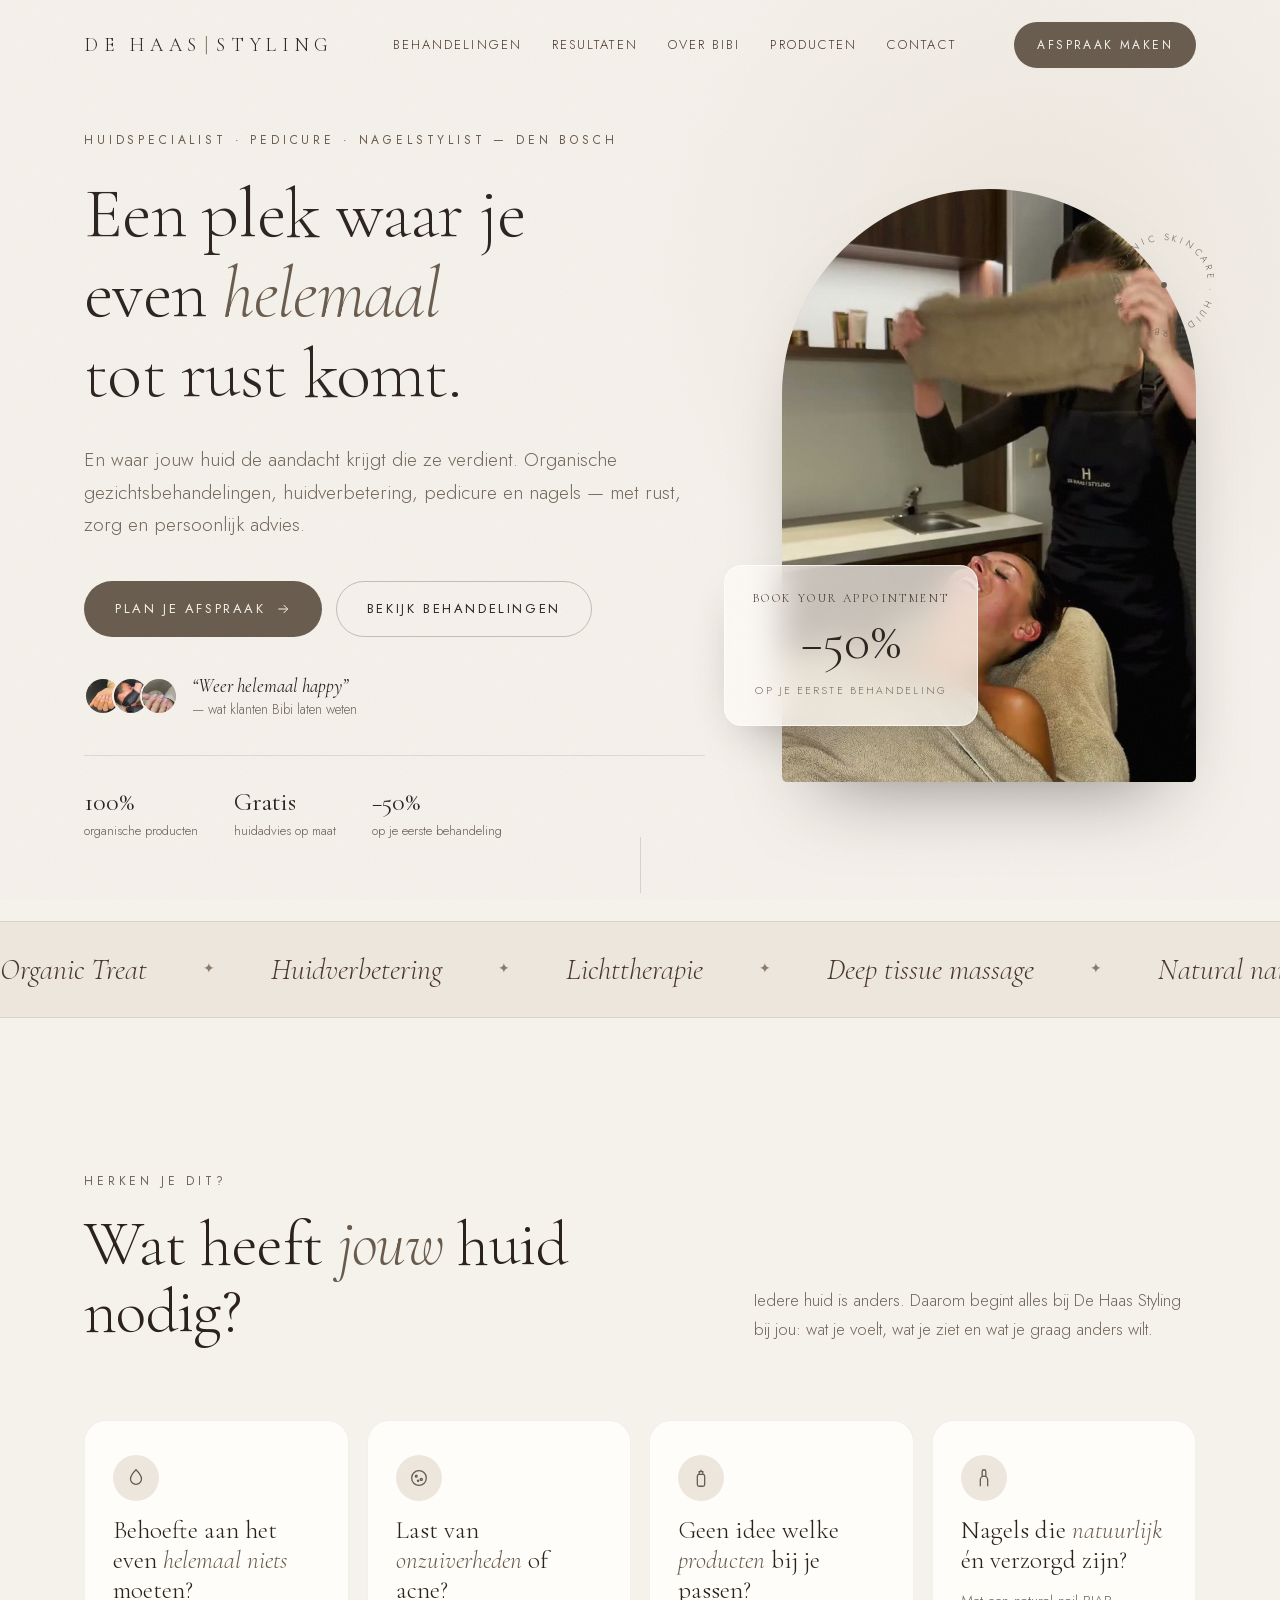
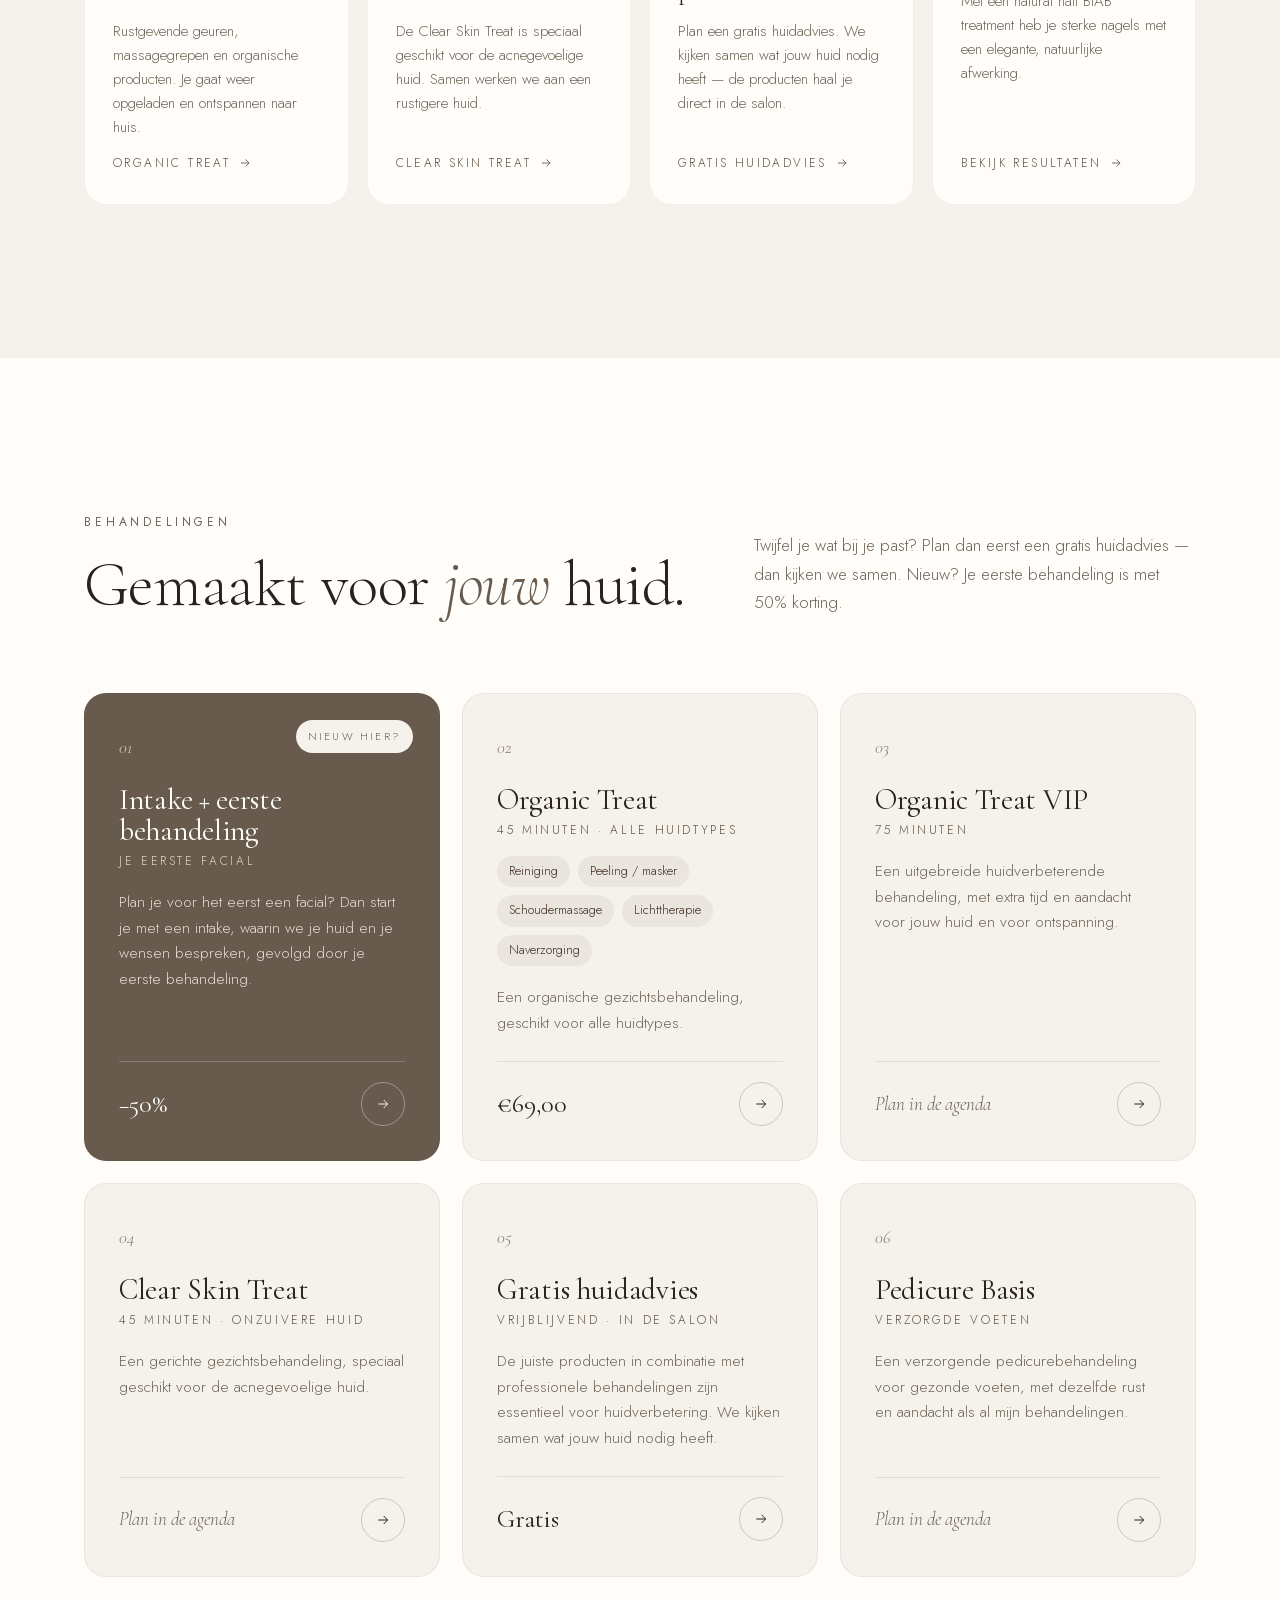
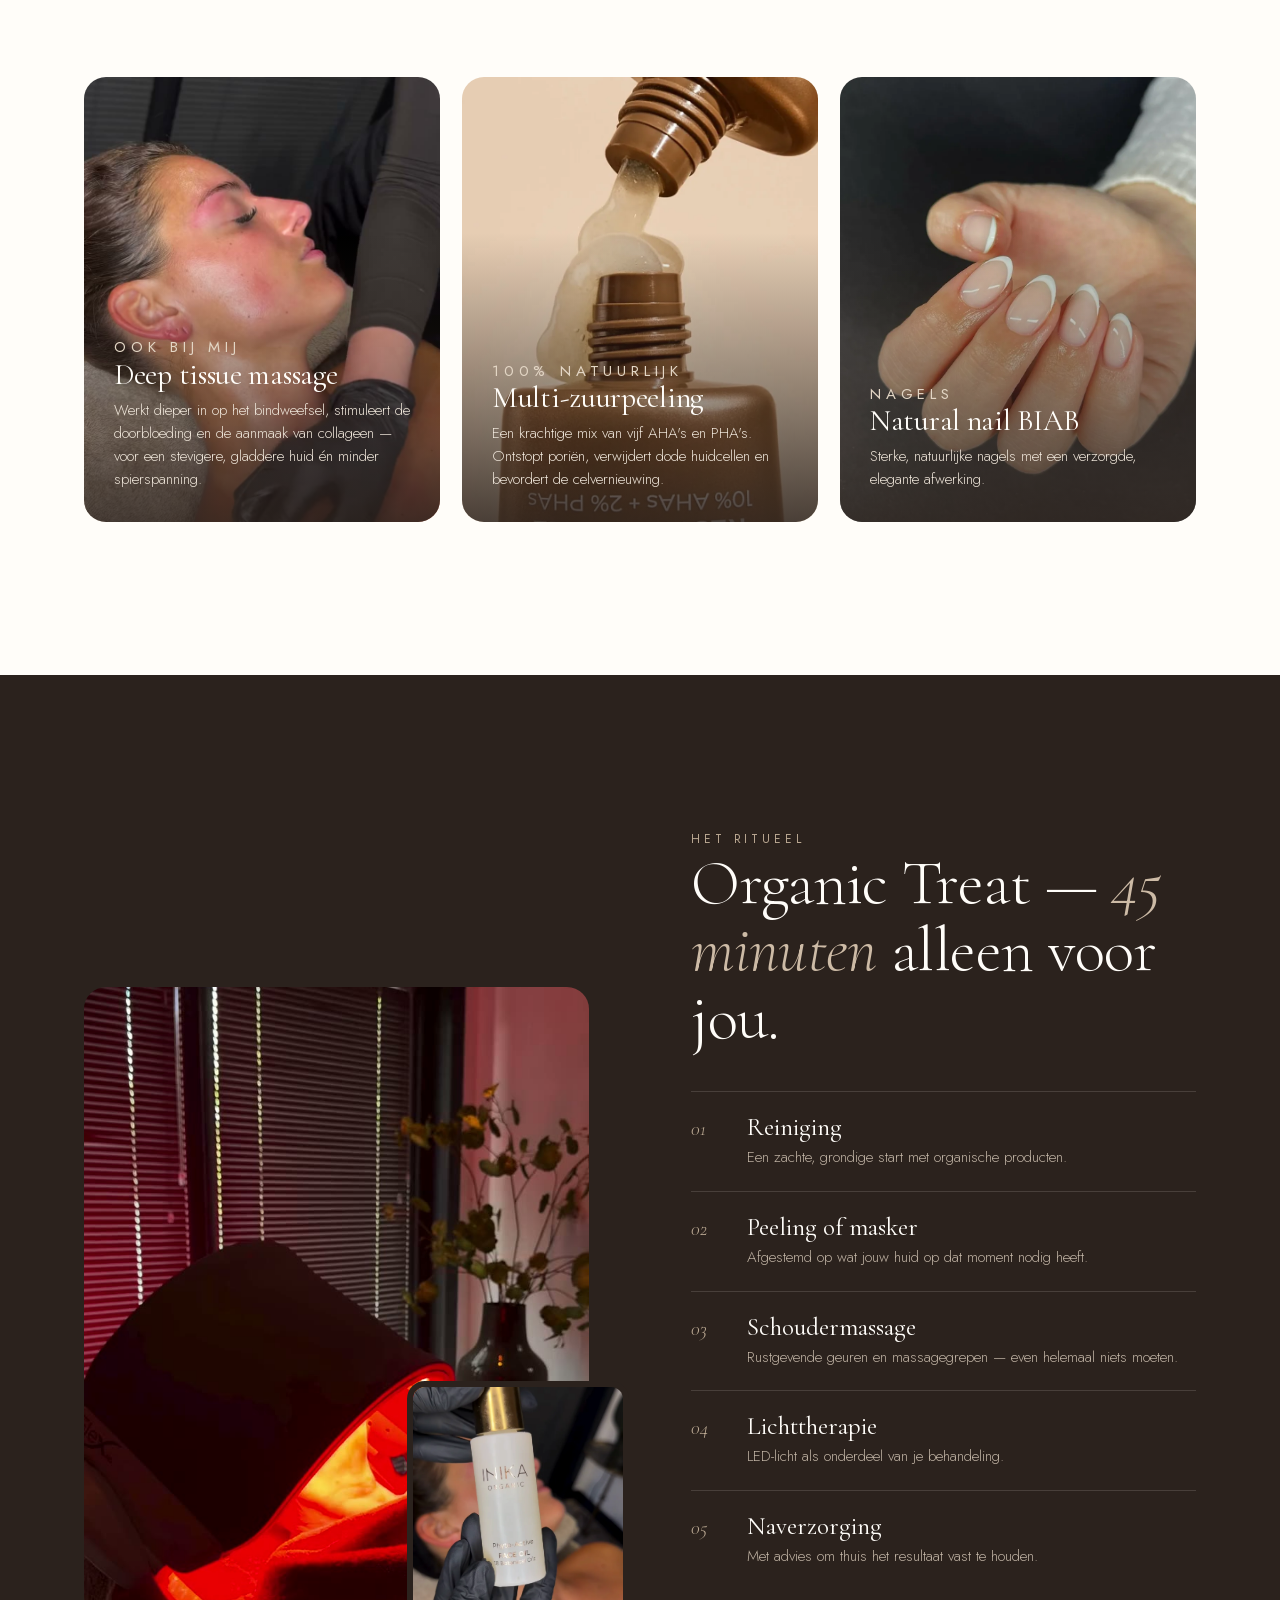
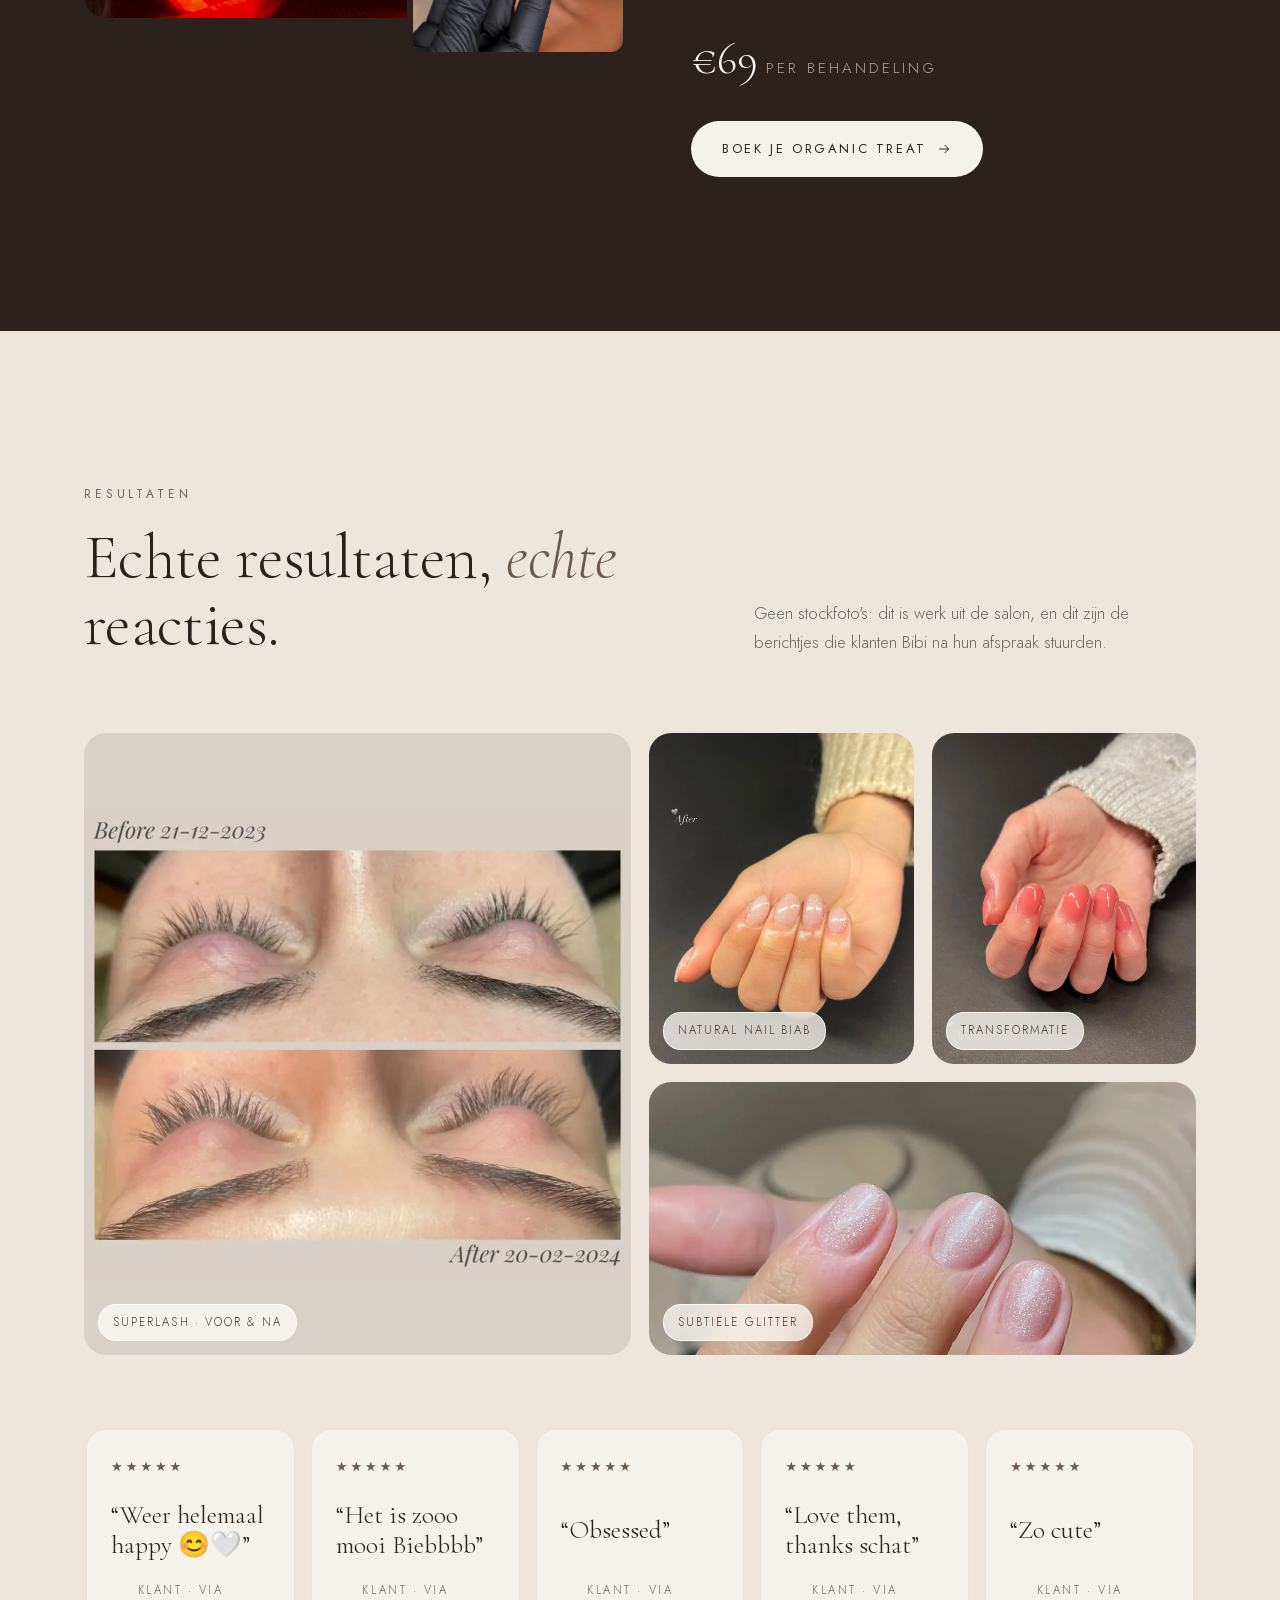
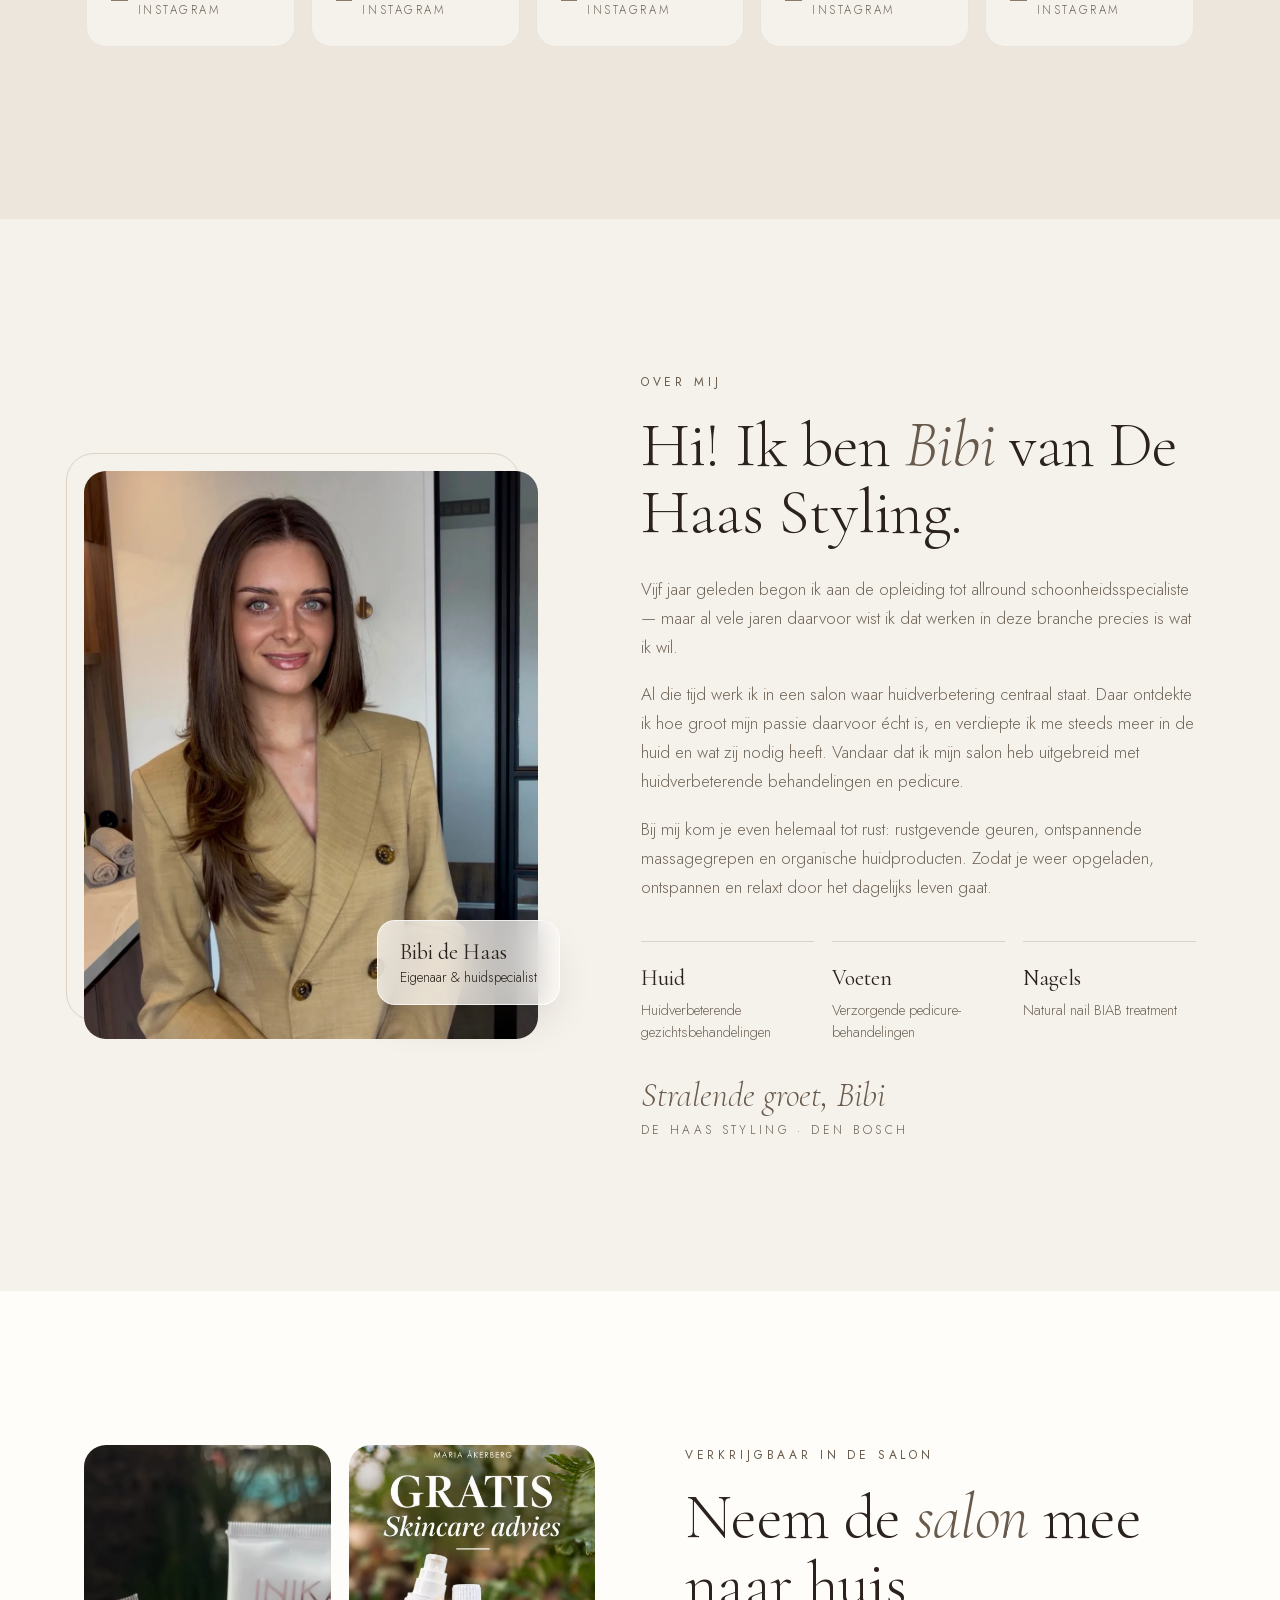
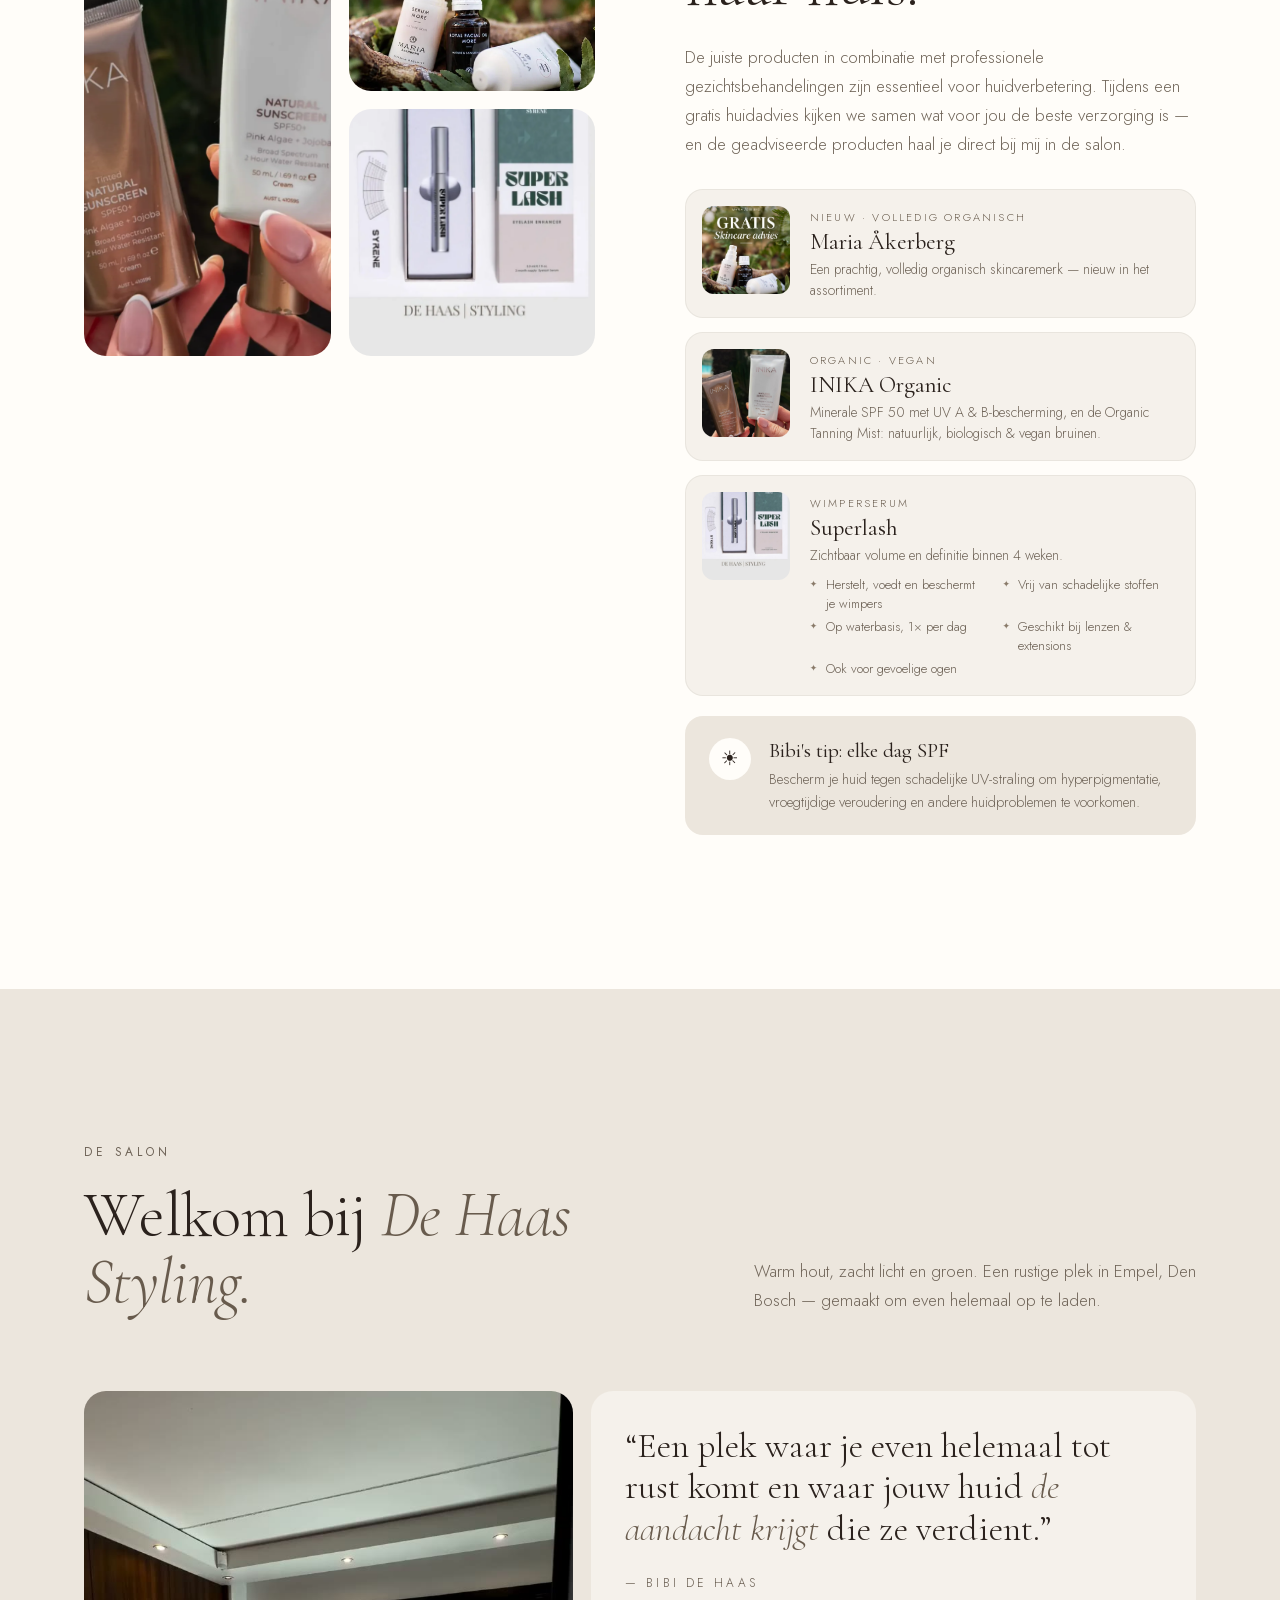
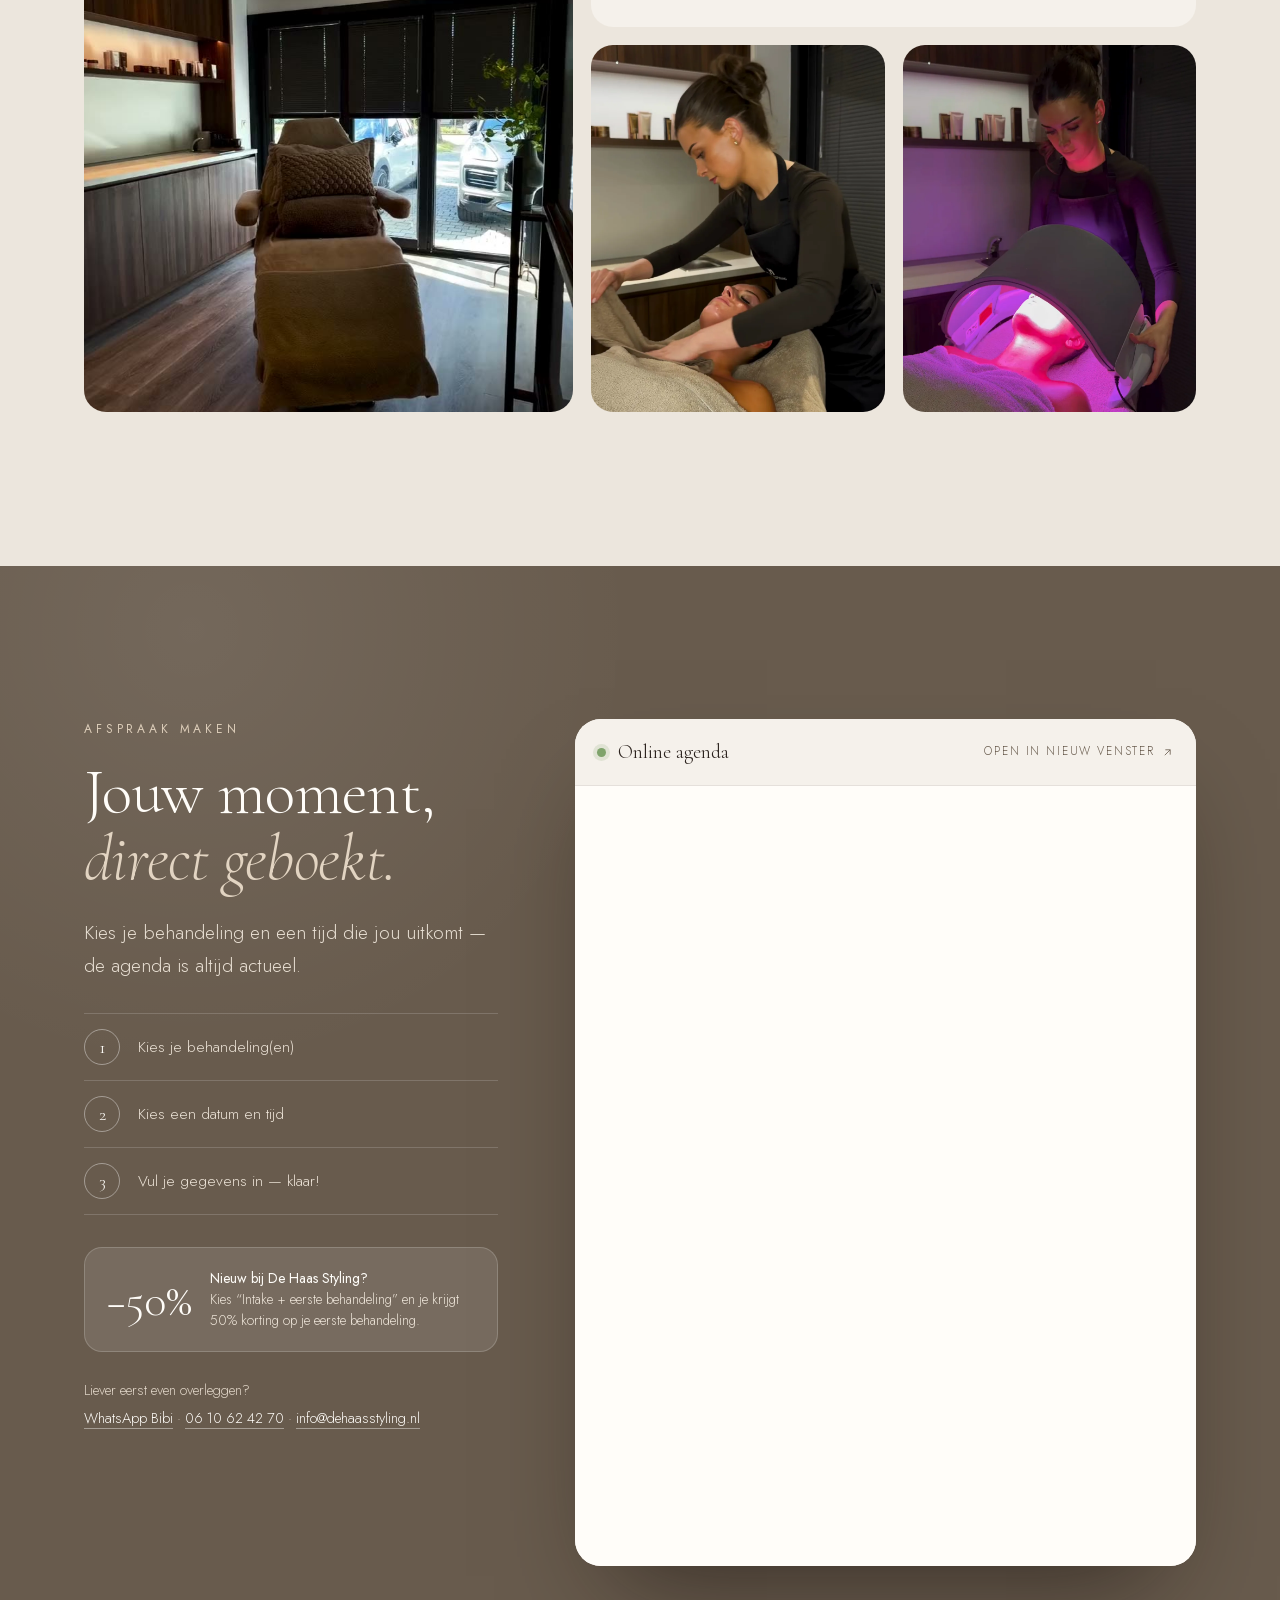
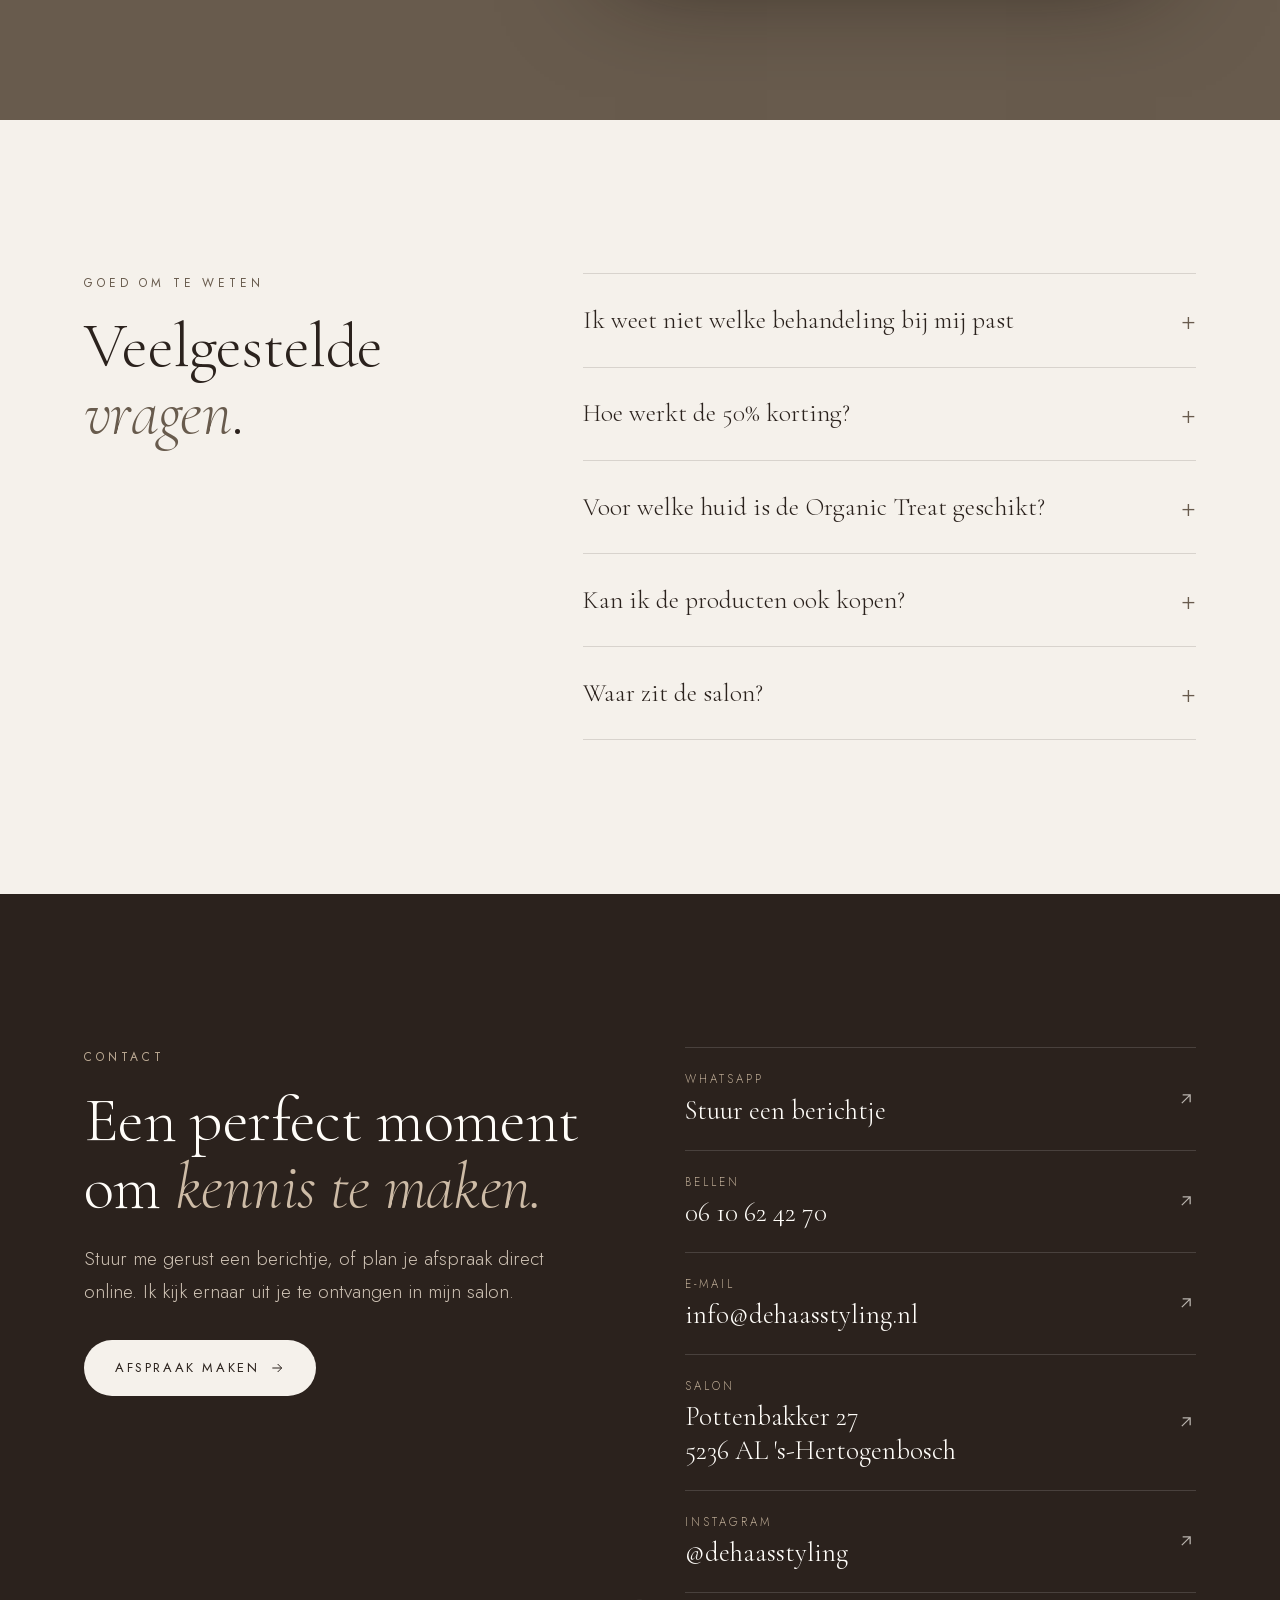
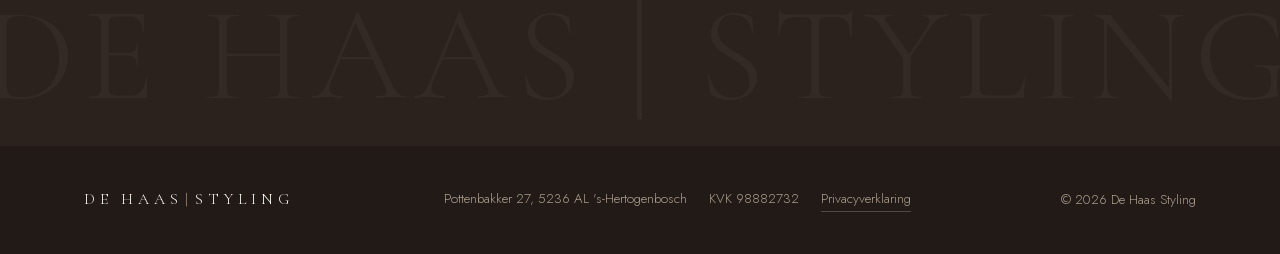
==== commit 54402414: "AIDA-opbouw, ingebouwde online agenda en publicatieklare README - Attention: hero met video, kernbel" ====
--- a/index.html
+++ b/index.html
@@ -3,30 +3,31 @@
 <head>
 <meta charset="utf-8">
 <meta name="viewport" content="width=device-width, initial-scale=1">
-<title>De Haas Styling — Huidspecialist in Den Bosch</title>
-<meta name="description" content="De Haas Styling: organische gezichtsbehandelingen, huidverbetering, pedicure en BIAB in Empel, Den Bosch. Een plek waar je even helemaal tot rust komt. -50% op je eerste behandeling.">
-<meta property="og:title" content="De Haas Styling — Huidspecialist in Den Bosch">
-<meta property="og:description" content="Een plek waar je even helemaal tot rust komt en waar jouw huid de aandacht krijgt die ze verdient.">
-<meta property="og:image" content="assets/img/bibi-behandeling.jpg">
+<title>De Haas Styling — Huidspecialist, pedicure &amp; nagels in Den Bosch</title>
+<meta name="description" content="De Haas Styling in Den Bosch (Empel): organische gezichtsbehandelingen, huidverbetering, pedicure en BIAB. Gratis huidadvies en 50% korting op je eerste behandeling. Direct online een afspraak maken.">
+<meta property="og:title" content="De Haas Styling — Een plek waar je even helemaal tot rust komt">
+<meta property="og:description" content="Organische gezichtsbehandelingen, huidverbetering, pedicure en nagels in Den Bosch. −50% op je eerste behandeling.">
+<meta property="og:image" content="https://julian08100.github.io/dehaasstyling/assets/img/bibi-behandeling.jpg">
 <meta property="og:type" content="website">
+<meta property="og:locale" content="nl_NL">
 <meta name="theme-color" content="#F5F1EB">
-<link rel="icon" href="data:image/svg+xml,%3Csvg xmlns='http://www.w3.org/2000/svg' viewBox='0 0 64 64'%3E%3Crect width='64' height='64' rx='32' fill='%23685B4D'/%3E%3Ctext x='32' y='43' font-family='Georgia,serif' font-size='30' fill='%23F5F1EB' text-anchor='middle' letter-spacing='1'%3EH%3C/text%3E%3C/svg%3E">
-<link rel="preconnect" href="https://fonts.googleapis.com">
-<link rel="preconnect" href="https://fonts.gstatic.com" crossorigin>
-<link href="https://fonts.googleapis.com/css2?family=Cormorant+Garamond:ital,wght@0,300;0,400;0,500;1,300;1,400&family=Jost:wght@300;400;500&display=swap" rel="stylesheet">
+<link rel="icon" href="data:image/svg+xml,%3Csvg xmlns='http://www.w3.org/2000/svg' viewBox='0 0 64 64'%3E%3Crect width='64' height='64' rx='32' fill='%23685B4D'/%3E%3Ctext x='32' y='43' font-family='Georgia,serif' font-size='30' fill='%23F5F1EB' text-anchor='middle'%3EH%3C/text%3E%3C/svg%3E">
+<link rel="preload" href="assets/fonts/CormorantGaramond-normal-300-latin.woff2" as="font" type="font/woff2" crossorigin>
+<link rel="stylesheet" href="assets/fonts.css">
 <script type="application/ld+json">
 {
   "@context": "https://schema.org",
   "@type": "BeautySalon",
   "name": "De Haas Styling",
-  "description": "Huidspecialist, pedicure specialist en nagelstylist in Den Bosch.",
-  "founder": "Bibi de Haas",
+  "description": "Huidspecialist, pedicure specialist en nagelstylist in Den Bosch. Organische gezichtsbehandelingen en huidverbetering.",
+  "founder": {"@type": "Person", "name": "Bibi de Haas"},
   "telephone": "+31610624270",
   "email": "info@dehaasstyling.nl",
-  "address": {"@type": "PostalAddress", "addressLocality": "'s-Hertogenbosch", "addressRegion": "Noord-Brabant", "addressCountry": "NL"},
-  "areaServed": "Den Bosch",
+  "image": "https://julian08100.github.io/dehaasstyling/assets/img/salon-ruimte.jpg",
+  "address": {"@type": "PostalAddress", "streetAddress": "Pottenbakker 27", "postalCode": "5236 AL", "addressLocality": "'s-Hertogenbosch", "addressRegion": "Noord-Brabant", "addressCountry": "NL"},
+  "areaServed": ["'s-Hertogenbosch", "Empel", "Rosmalen"],
   "sameAs": ["https://www.instagram.com/dehaasstyling/"],
-  "url": "https://dehaasstyling.nl"
+  "makesOffer": [{"@type": "Offer", "name": "Organic Treat 45 min", "price": "69.00", "priceCurrency": "EUR"}]
 }
 </script>
 <style>
@@ -40,22 +41,25 @@
   --gutter:clamp(20px,5vw,72px); --max:1240px;
 }
 *{box-sizing:border-box;margin:0;padding:0}
-html{scroll-behavior:smooth;-webkit-text-size-adjust:100%}
+html{scroll-behavior:smooth;-webkit-text-size-adjust:100%;scroll-padding-top:80px}
 body{background:var(--cream);color:var(--ink);font-family:var(--sans);font-weight:300;font-size:17px;line-height:1.7;overflow-x:hidden;-webkit-font-smoothing:antialiased}
 body::after{content:"";position:fixed;inset:0;pointer-events:none;z-index:100;opacity:.05;
   background-image:url("data:image/svg+xml,%3Csvg xmlns='http://www.w3.org/2000/svg' width='160' height='160'%3E%3Cfilter id='n'%3E%3CfeTurbulence type='fractalNoise' baseFrequency='.9' numOctaves='3' stitchTiles='stitch'/%3E%3C/filter%3E%3Crect width='100%25' height='100%25' filter='url(%23n)'/%3E%3C/svg%3E")}
-img,video{display:block;max-width:100%}
+img,video,iframe{display:block;max-width:100%}
 a{color:inherit;text-decoration:none}
 ::selection{background:var(--taupe);color:var(--cream)}
+:focus-visible{outline:2px solid var(--taupe);outline-offset:3px;border-radius:6px}
 .wrap{max-width:var(--max);margin:0 auto;padding:0 var(--gutter)}
+.skip{position:absolute;left:-999px;top:8px;z-index:200;background:var(--espresso);color:var(--cream);padding:10px 16px;border-radius:8px}
+.skip:focus{left:8px}
 
 /* ---------- type ---------- */
 .eyebrow{font-family:var(--sans);font-size:12px;font-weight:400;letter-spacing:.32em;text-transform:uppercase;color:var(--taupe)}
 h1,h2,h3{font-family:var(--serif);font-weight:300;line-height:1.05;letter-spacing:-.01em;color:var(--espresso)}
 h1{font-size:clamp(44px,5.6vw,86px)}
 h2{font-size:clamp(38px,5vw,68px)}
-h3{font-size:clamp(26px,2.4vw,32px);font-weight:400}
-em,.it{font-style:italic;font-family:var(--serif)}
+h3{font-size:clamp(25px,2.3vw,31px);font-weight:400}
+em{font-style:italic;font-family:var(--serif)}
 h1 em,h2 em{color:var(--taupe)}
 .lead{font-size:clamp(18px,1.5vw,20px);color:var(--muted);max-width:34em}
 .caps{font-family:var(--serif);text-transform:uppercase;letter-spacing:.24em}
@@ -71,11 +75,11 @@
 
 /* ---------- nav ---------- */
 .nav{position:fixed;top:0;left:0;right:0;z-index:50;transition:background .5s,box-shadow .5s,padding .5s;padding:22px 0}
-.nav.scrolled{background:rgba(245,241,235,.86);backdrop-filter:blur(14px);-webkit-backdrop-filter:blur(14px);box-shadow:0 1px 0 rgba(43,34,29,.08);padding:12px 0}
+.nav.scrolled{background:rgba(245,241,235,.88);backdrop-filter:blur(14px);-webkit-backdrop-filter:blur(14px);box-shadow:0 1px 0 rgba(43,34,29,.08);padding:12px 0}
 .nav .wrap{display:flex;align-items:center;justify-content:space-between;gap:24px}
 .logo{font-family:var(--serif);font-size:19px;letter-spacing:.3em;text-transform:uppercase;color:var(--espresso);white-space:nowrap}
 .logo span{color:var(--taupe-2);margin:0 .15em;font-weight:300}
-.nav-links{display:flex;gap:34px;list-style:none;font-size:13px;letter-spacing:.16em;text-transform:uppercase}
+.nav-links{display:flex;gap:30px;list-style:none;font-size:13px;letter-spacing:.16em;text-transform:uppercase}
 .nav-links a{position:relative;padding:4px 0;color:var(--walnut)}
 .nav-links a::after{content:"";position:absolute;left:0;right:100%;bottom:0;height:1px;background:currentColor;transition:right .4s var(--ease)}
 .nav-links a:hover::after{right:0}
@@ -85,13 +89,13 @@
 .burger span:nth-child(1){top:17px}.burger span:nth-child(2){top:26px}
 .menu-open .burger span:nth-child(1){top:21px;transform:rotate(45deg)}
 .menu-open .burger span:nth-child(2){top:21px;transform:rotate(-45deg)}
-.mobile-menu{position:fixed;inset:0;z-index:45;background:var(--cream);display:flex;flex-direction:column;justify-content:center;padding:0 32px;gap:10px;opacity:0;visibility:hidden;transition:all .5s var(--ease)}
+.mobile-menu{position:fixed;inset:0;z-index:45;background:var(--cream);display:flex;flex-direction:column;justify-content:center;padding:0 32px;gap:8px;opacity:0;visibility:hidden;transition:all .5s var(--ease)}
 .menu-open .mobile-menu{opacity:1;visibility:visible}
-.mobile-menu a{font-family:var(--serif);font-size:44px;font-weight:300;color:var(--espresso)}
+.mobile-menu a{font-family:var(--serif);font-size:42px;font-weight:300;color:var(--espresso)}
 .mobile-menu a em{color:var(--taupe)}
-.mobile-menu .meta{margin-top:32px;font-size:15px;color:var(--muted);line-height:2}
-
-/* ---------- hero ---------- */
+.mobile-menu .meta{margin-top:28px;font-size:15px;color:var(--muted);line-height:2}
+
+/* ---------- ATTENTION: hero ---------- */
 .hero{position:relative;min-height:100vh;min-height:100svh;display:flex;align-items:center;padding:130px 0 80px;overflow:hidden}
 .hero::before{content:"";position:absolute;right:-12vw;top:-10vw;width:62vw;height:62vw;border-radius:50%;background:radial-gradient(circle,var(--sand) 0%,rgba(236,230,221,0) 70%);z-index:-1}
 .hero .wrap{display:grid;grid-template-columns:1.2fr .8fr;gap:clamp(40px,6vw,96px);align-items:center;width:100%}
@@ -102,15 +106,20 @@
 .hero h1 .line:nth-child(3)>span{animation-delay:.24s}
 @keyframes rise{to{transform:none}}
 .hero .lead{margin-bottom:40px}
-.hero-ctas{display:flex;gap:14px;flex-wrap:wrap}
-.hero-meta{display:flex;gap:36px;margin-top:56px;padding-top:28px;border-top:1px solid rgba(43,34,29,.12);flex-wrap:wrap}
+.hero-ctas{display:flex;gap:14px;flex-wrap:wrap;align-items:center}
+.proof{display:flex;align-items:center;gap:14px;margin-top:36px;font-size:14px;color:var(--muted);line-height:1.4}
+.proof .faces{display:flex;flex:none}
+.proof .faces img{width:38px;height:38px;border-radius:50%;object-fit:cover;border:2px solid var(--cream);margin-left:-10px}
+.proof .faces img:first-child{margin-left:0}
+.proof b{font-family:var(--serif);font-style:italic;font-weight:400;font-size:19px;color:var(--espresso)}
+.hero-meta{display:flex;gap:36px;margin-top:36px;padding-top:26px;border-top:1px solid rgba(43,34,29,.12);flex-wrap:wrap}
 .hero-meta div{font-size:13px;color:var(--muted);line-height:1.5}
-.hero-meta strong{display:block;font-family:var(--serif);font-weight:400;font-size:26px;color:var(--espresso);letter-spacing:0}
+.hero-meta strong{display:block;font-family:var(--serif);font-weight:400;font-size:26px;color:var(--espresso)}
 .arch{position:relative;justify-self:end;width:min(100%,460px)}
 .arch-frame{aspect-ratio:3/4.3;border-radius:999px 999px 26px 26px;overflow:hidden;background:var(--linen);box-shadow:0 40px 80px -40px rgba(43,34,29,.55);transform:translateY(30px);opacity:0;animation:fadeup 1.4s .3s var(--ease) forwards}
 .arch-frame video{width:100%;height:100%;object-fit:cover}
 @keyframes fadeup{to{transform:none;opacity:1}}
-.glass{background:rgba(255,253,249,.72);backdrop-filter:blur(16px) saturate(1.2);-webkit-backdrop-filter:blur(16px) saturate(1.2);border:1px solid rgba(255,255,255,.7);border-radius:18px;box-shadow:0 20px 50px -24px rgba(43,34,29,.45)}
+.glass{background:rgba(255,253,249,.74);backdrop-filter:blur(16px) saturate(1.2);-webkit-backdrop-filter:blur(16px) saturate(1.2);border:1px solid rgba(255,255,255,.7);border-radius:18px;box-shadow:0 20px 50px -24px rgba(43,34,29,.45)}
 .offer{position:absolute;left:-58px;bottom:56px;padding:22px 28px;text-align:center;opacity:0;animation:fadeup 1.2s 1s var(--ease) forwards}
 .offer .caps{font-size:12px;letter-spacing:.2em;color:var(--walnut)}
 .offer .big{font-family:var(--serif);font-size:54px;line-height:1;margin:6px 0;color:var(--espresso);font-weight:300}
@@ -122,7 +131,7 @@
 .scroll-cue::after{content:"";position:absolute;left:0;top:-50%;width:1px;height:50%;background:var(--taupe);animation:cue 2.4s var(--ease) infinite}
 @keyframes cue{to{top:100%}}
 
-/* ---------- marquee ---------- */
+/* marquee */
 .marquee{border-top:1px solid rgba(43,34,29,.1);border-bottom:1px solid rgba(43,34,29,.1);padding:22px 0;overflow:hidden;background:var(--sand)}
 .marquee-track{display:flex;gap:56px;width:max-content;animation:marq 42s linear infinite}
 .marquee span{font-family:var(--serif);font-size:clamp(22px,2.4vw,30px);font-style:italic;color:var(--walnut);white-space:nowrap;display:flex;align-items:center;gap:56px}
@@ -131,29 +140,25 @@
 
 /* ---------- sections ---------- */
 section{position:relative}
-.pad{padding:clamp(90px,12vw,170px) 0}
-.sec-head{display:flex;justify-content:space-between;align-items:flex-end;gap:40px;margin-bottom:clamp(48px,6vw,80px);flex-wrap:wrap}
-.sec-head h2{margin-top:18px;max-width:12em}
+.pad{padding:clamp(90px,12vw,160px) 0}
+.sec-head{display:flex;justify-content:space-between;align-items:flex-end;gap:40px;margin-bottom:clamp(48px,6vw,76px);flex-wrap:wrap}
+.sec-head>div{flex:1 1 520px}
+.sec-head h2{margin-top:18px;max-width:13em}
 .sec-head p{max-width:26em;color:var(--muted)}
-.sec-head>div{flex:1 1 520px}
-
-/* about */
-.about .wrap{display:grid;grid-template-columns:.9fr 1.1fr;gap:clamp(40px,8vw,130px);align-items:center}
-.portrait{position:relative}
-.portrait img{width:100%;height:auto;aspect-ratio:4/5;object-fit:cover;border-radius:var(--radius)}
-.portrait::before{content:"";position:absolute;inset:-18px 18px 18px -18px;border:1px solid var(--linen);border-radius:calc(var(--radius) + 6px);z-index:-1}
-.portrait .tag{position:absolute;right:-22px;bottom:34px;padding:16px 22px;font-size:14px;line-height:1.4}
-.portrait .tag strong{display:block;font-family:var(--serif);font-weight:400;font-size:22px}
-.about h2{margin:18px 0 30px}
-.about p+p{margin-top:1.1em}
-.about .body{color:var(--muted);max-width:34em}
-.signature{margin-top:36px;font-family:var(--serif);font-style:italic;font-size:34px;color:var(--taupe);line-height:1.1}
-.signature small{display:block;font-family:var(--sans);font-style:normal;font-size:12px;letter-spacing:.28em;text-transform:uppercase;color:var(--muted);margin-top:10px}
-.pillars{display:grid;grid-template-columns:repeat(3,1fr);gap:18px;margin-top:44px}
-.pillars div{padding:20px 0 0;border-top:1px solid rgba(43,34,29,.15);font-size:14.5px;color:var(--muted);line-height:1.5}
-.pillars b{display:block;font-family:var(--serif);font-weight:400;font-size:22px;color:var(--espresso);margin-bottom:4px}
-
-/* treatments */
+
+/* ---------- INTEREST ---------- */
+.needs-grid{display:grid;grid-template-columns:repeat(4,1fr);gap:18px}
+.need{padding:34px 28px 30px;border-radius:var(--radius);background:var(--white);border:1px solid rgba(43,34,29,.06);display:flex;flex-direction:column;gap:14px;transition:transform .6s var(--ease),box-shadow .6s var(--ease)}
+.need:hover{transform:translateY(-6px);box-shadow:0 30px 60px -36px rgba(43,34,29,.45)}
+.need .q{font-family:var(--serif);font-size:25px;line-height:1.2;color:var(--espresso)}
+.need .q em{color:var(--taupe)}
+.need p{font-size:15px;color:var(--muted);line-height:1.6;flex:1}
+.need .a{font-size:12px;letter-spacing:.2em;text-transform:uppercase;color:var(--taupe);display:flex;align-items:center;gap:8px}
+.need .a svg{width:14px;height:14px;transition:transform .4s var(--ease)}
+.need:hover .a svg{transform:translateX(4px)}
+.need .ic{width:46px;height:46px;border-radius:50%;background:var(--sand);display:grid;place-items:center;color:var(--taupe)}
+.need .ic svg{width:22px;height:22px}
+
 .treat{background:var(--white)}
 .t-grid{display:grid;grid-template-columns:repeat(3,1fr);gap:22px}
 .t-card{position:relative;padding:38px 34px 34px;border-radius:var(--radius);background:var(--cream);border:1px solid rgba(43,34,29,.06);display:flex;flex-direction:column;transition:transform .6s var(--ease),box-shadow .6s var(--ease),background .6s}
@@ -164,7 +169,7 @@
 .t-card p{margin:18px 0 26px;color:var(--muted);font-size:15.5px;line-height:1.65;flex:1}
 .t-card .price{display:flex;justify-content:space-between;align-items:center;padding-top:20px;border-top:1px solid rgba(43,34,29,.1)}
 .t-card .price b{font-family:var(--serif);font-weight:400;font-size:26px;color:var(--espresso)}
-.t-card .price .on{font-size:13px;color:var(--muted);font-style:italic;font-family:var(--serif);font-size:19px}
+.t-card .price .on{color:var(--muted);font-style:italic;font-family:var(--serif);font-size:19px}
 .t-card .price a{width:44px;height:44px;border-radius:50%;display:grid;place-items:center;border:1px solid rgba(43,34,29,.2);transition:all .4s var(--ease)}
 .t-card .price a:hover{background:var(--taupe);border-color:var(--taupe);color:var(--cream)}
 .t-card .price svg{width:16px;height:16px}
@@ -177,19 +182,18 @@
 .t-card.feature .price a:hover{background:var(--cream);color:var(--taupe)}
 .t-card.feature:hover{background:#5E5246}
 .badge{position:absolute;top:26px;right:26px;font-size:11px;letter-spacing:.2em;text-transform:uppercase;padding:7px 12px;border-radius:99px;background:var(--cream);color:var(--taupe)}
-.t-card ul{list-style:none;margin:16px 0 22px;display:flex;flex-wrap:wrap;gap:8px}
+.t-card ul{list-style:none;margin:16px 0 0;display:flex;flex-wrap:wrap;gap:8px}
 .t-card li{font-size:12.5px;padding:5px 12px;border-radius:99px;background:rgba(104,91,77,.08);color:var(--walnut)}
-.extras{margin-top:clamp(70px,9vw,120px);display:grid;grid-template-columns:repeat(3,1fr);gap:22px}
+.extras{margin-top:clamp(60px,8vw,100px);display:grid;grid-template-columns:repeat(3,1fr);gap:22px}
 .extra{position:relative;border-radius:var(--radius);overflow:hidden;aspect-ratio:4/5;color:var(--white);isolation:isolate}
 .extra img,.extra video{position:absolute;inset:0;width:100%;height:100%;object-fit:cover;z-index:-2;transition:transform 1.4s var(--ease)}
 .extra:hover img,.extra:hover video{transform:scale(1.05)}
-.extra::after{content:"";position:absolute;inset:0;z-index:-1;background:linear-gradient(180deg,rgba(43,34,29,0) 35%,rgba(43,34,29,.82) 100%)}
+.extra::after{content:"";position:absolute;inset:0;z-index:-1;background:linear-gradient(180deg,rgba(43,34,29,0) 35%,rgba(43,34,29,.84) 100%)}
 .extra .in{position:absolute;left:0;right:0;bottom:0;padding:30px}
 .extra h3{color:var(--white)}
 .extra p{font-size:15px;color:#EDE4D8;margin-top:8px;line-height:1.55}
 .extra .eyebrow{color:#E3D6C5}
 
-/* ritual */
 .ritual{background:var(--espresso);color:var(--cream);overflow:hidden}
 .ritual h2{color:var(--white)}
 .ritual h2 em{color:#CDBBA6}
@@ -200,34 +204,75 @@
 .ritual-media .main video{width:100%;height:100%;object-fit:cover}
 .ritual-media .float{position:absolute;right:-40px;bottom:-40px;width:44%;border-radius:18px;overflow:hidden;border:6px solid var(--espresso);aspect-ratio:4/5}
 .ritual-media .float img{width:100%;height:100%;object-fit:cover}
-.steps{list-style:none;margin-top:44px;counter-reset:s}
-.steps li{display:grid;grid-template-columns:56px 1fr;padding:22px 0;border-top:1px solid rgba(245,241,235,.14);counter-increment:s}
+.steps{list-style:none;margin-top:40px;counter-reset:s}
+.steps li{display:grid;grid-template-columns:56px 1fr;padding:20px 0;border-top:1px solid rgba(245,241,235,.14);counter-increment:s}
 .steps li::before{content:"0" counter(s);font-family:var(--serif);font-style:italic;font-size:20px;color:#BBA993}
 .steps b{display:block;font-family:var(--serif);font-weight:400;font-size:25px;color:var(--white);line-height:1.2}
 .steps span{font-size:15px;color:#BFB2A3}
-.ritual .price-line{margin-top:34px;display:flex;align-items:center;gap:24px;flex-wrap:wrap}
+.ritual .price-line{margin-top:32px;display:flex;align-items:center;gap:24px;flex-wrap:wrap}
 .ritual .price-line .p{font-family:var(--serif);font-size:44px;color:var(--white);font-weight:300}
 .ritual .price-line .p small{font-size:15px;font-family:var(--sans);letter-spacing:.2em;text-transform:uppercase;color:#BBA993;margin-left:8px}
 .ritual .btn-dark{background:var(--cream);color:var(--espresso)}
 .ritual .btn-dark:hover{background:var(--white)}
 
-/* skincare */
-.skin .wrap{display:grid;grid-template-columns:1.05fr .95fr;gap:clamp(40px,7vw,110px);align-items:center}
-.skin-media{display:grid;grid-template-columns:1fr 1fr;gap:18px}
-.skin-media img{border-radius:var(--radius);width:100%;height:100%;object-fit:cover}
-.skin-media .tall{grid-row:span 2;aspect-ratio:auto}
-.skin-media .sq{aspect-ratio:1}
-.skin h2{margin:18px 0 28px}
-.skin .body{color:var(--muted)}
-.skin .body p+p{margin-top:1em}
-.brands{display:flex;gap:12px;flex-wrap:wrap;margin:30px 0 36px}
-.brands span{padding:10px 18px;border:1px solid rgba(43,34,29,.16);border-radius:99px;font-family:var(--serif);font-size:16px;letter-spacing:.14em;text-transform:uppercase;color:var(--walnut)}
-.tip{margin-top:30px;padding:24px 26px;display:flex;gap:18px;align-items:flex-start;background:var(--sand);border-radius:18px}
+/* ---------- DESIRE ---------- */
+.results{background:var(--sand);overflow:hidden}
+.res-grid{display:grid;grid-template-columns:repeat(4,1fr);grid-template-areas:"lash lash n1 n2" "lash lash n3 n3";gap:18px;align-items:stretch}
+.res-grid figure{position:relative;border-radius:var(--radius);overflow:hidden;background:var(--linen);margin:0}
+.res-grid picture,.res-grid img{display:block;width:100%;height:100%}
+.res-grid img{object-fit:cover;transition:transform 1.4s var(--ease)}
+.res-grid figure:hover img{transform:scale(1.04)}
+.res-grid figcaption{position:absolute;left:14px;bottom:14px;padding:8px 14px;font-size:11.5px;letter-spacing:.18em;text-transform:uppercase;color:var(--walnut)}
+.res-grid .lash{grid-area:lash;background:#D8D1C7}
+.res-grid .lash img{object-fit:contain}
+.res-grid .n1{grid-area:n1;aspect-ratio:4/5}
+.res-grid .n2{grid-area:n2;aspect-ratio:4/5}
+.res-grid .n3{grid-area:n3;aspect-ratio:16/8}
+.quotes{display:grid;grid-template-columns:repeat(5,1fr);gap:16px;margin-top:clamp(44px,6vw,70px);overflow-x:auto;scroll-snap-type:x mandatory;padding:4px 2px 18px;scrollbar-width:none}
+.quotes::-webkit-scrollbar{display:none}
+.quote{scroll-snap-align:start;background:var(--cream);border-radius:20px;padding:26px 24px;display:flex;flex-direction:column;justify-content:space-between;gap:22px;min-height:190px;border:1px solid rgba(43,34,29,.06);margin:0}
+.quote blockquote{font-family:var(--serif);font-size:clamp(22px,2vw,27px);line-height:1.15;color:var(--espresso)}
+.quote cite{font-style:normal;font-size:11.5px;letter-spacing:.22em;text-transform:uppercase;color:var(--muted);display:flex;align-items:center;gap:10px}
+.quote cite::before{content:"";width:22px;height:1px;background:var(--taupe-2)}
+.stars{color:var(--taupe);letter-spacing:3px;font-size:13px}
+
+.about .wrap{display:grid;grid-template-columns:.9fr 1.1fr;gap:clamp(40px,8vw,130px);align-items:center}
+.portrait{position:relative}
+.portrait img{width:100%;height:auto;aspect-ratio:4/5;object-fit:cover;border-radius:var(--radius)}
+.portrait::before{content:"";position:absolute;inset:-18px 18px 18px -18px;border:1px solid var(--linen);border-radius:calc(var(--radius) + 6px);z-index:-1}
+.portrait .tag{position:absolute;right:-22px;bottom:34px;padding:16px 22px;font-size:14px;line-height:1.4}
+.portrait .tag strong{display:block;font-family:var(--serif);font-weight:400;font-size:22px}
+.about h2{margin:18px 0 30px}
+.about .body{color:var(--muted);max-width:34em}
+.about .body p+p{margin-top:1.1em}
+.signature{margin-top:34px;font-family:var(--serif);font-style:italic;font-size:34px;color:var(--taupe);line-height:1.1}
+.signature small{display:block;font-family:var(--sans);font-style:normal;font-size:12px;letter-spacing:.28em;text-transform:uppercase;color:var(--muted);margin-top:10px}
+.pillars{display:grid;grid-template-columns:repeat(3,1fr);gap:18px;margin-top:40px}
+.pillars div{padding:20px 0 0;border-top:1px solid rgba(43,34,29,.15);font-size:14.5px;color:var(--muted);line-height:1.5}
+.pillars b{display:block;font-family:var(--serif);font-weight:400;font-size:22px;color:var(--espresso);margin-bottom:4px}
+
+.shop{background:var(--white)}
+.shop .wrap{display:grid;grid-template-columns:1fr 1fr;gap:clamp(40px,7vw,110px);align-items:start}
+.shop h2{margin:18px 0 26px}
+.shop .body{color:var(--muted)}
+.prod-list{display:flex;flex-direction:column;gap:14px;margin-top:30px}
+.prod{display:grid;grid-template-columns:88px 1fr;gap:20px;align-items:start;padding:16px;border-radius:18px;background:var(--cream);border:1px solid rgba(43,34,29,.06)}
+.prod img{width:88px;height:88px;border-radius:12px;object-fit:cover}
+.prod b{font-family:var(--serif);font-weight:400;font-size:23px;color:var(--espresso);display:block;line-height:1.15}
+.prod span{font-size:14px;color:var(--muted);line-height:1.5;display:block;margin-top:4px}
+.prod .tagline{font-size:11px;letter-spacing:.2em;text-transform:uppercase;color:var(--taupe);margin:2px 0 2px}
+.shop-media{position:sticky;top:110px;display:grid;grid-template-columns:1fr 1fr;gap:18px}
+.shop-media img{border-radius:var(--radius);width:100%;height:100%;object-fit:cover}
+.shop-media .tall{grid-row:span 2}
+.shop-media .sq{aspect-ratio:1}
+.lash-points{list-style:none;display:grid;grid-template-columns:1fr 1fr;gap:4px 16px;margin-top:10px}
+.lash-points li{font-size:13px;color:var(--muted);padding-left:16px;position:relative;line-height:1.45}
+.lash-points li::before{content:"✦";position:absolute;left:0;top:1px;font-size:9px;color:var(--taupe-2)}
+.tip{margin-top:20px;padding:22px 24px;display:flex;gap:18px;align-items:flex-start;background:var(--sand);border-radius:18px}
 .tip .ic{flex:none;width:42px;height:42px;border-radius:50%;background:var(--white);display:grid;place-items:center;font-size:20px}
 .tip b{font-family:var(--serif);font-size:21px;font-weight:400;color:var(--espresso);display:block;line-height:1.2;margin-bottom:4px}
 .tip p{font-size:14.5px;color:var(--muted);line-height:1.6}
 
-/* salon */
 .salon{background:var(--sand)}
 .salon-grid{display:grid;grid-template-columns:1.25fr .75fr .75fr;grid-template-rows:auto auto;gap:18px}
 .salon-grid>*{border-radius:var(--radius);overflow:hidden;position:relative}
@@ -239,78 +284,114 @@
 .salon-grid .q blockquote em{color:var(--taupe)}
 .salon-grid .q cite{font-style:normal;font-size:12px;letter-spacing:.26em;text-transform:uppercase;color:var(--muted);margin-top:24px}
 .salon-grid .b,.salon-grid .c{aspect-ratio:4/5}
-.loc{display:flex;align-items:center;gap:10px;font-size:13px;letter-spacing:.2em;text-transform:uppercase;color:var(--taupe);margin-top:24px}
-
-/* instagram */
-.ig-head{display:flex;justify-content:space-between;align-items:flex-end;gap:24px;flex-wrap:wrap;margin-bottom:40px}
-.ig-head h2 a{border-bottom:1px solid rgba(43,34,29,.2)}
-.ig-grid{display:grid;grid-template-columns:repeat(6,1fr);gap:10px}
-.ig-grid a{aspect-ratio:1;overflow:hidden;border-radius:12px;position:relative}
-.ig-grid img{width:100%;height:100%;object-fit:cover;transition:transform 1s var(--ease),filter .6s}
-.ig-grid a::after{content:"";position:absolute;inset:0;background:rgba(104,91,77,0);transition:background .5s}
-.ig-grid a:hover img{transform:scale(1.07)}
-.ig-grid a:hover::after{background:rgba(104,91,77,.25)}
-
-/* contact */
-.contact{background:var(--taupe);color:var(--cream);overflow:hidden}
-.contact::before{content:"DE HAAS | STYLING";position:absolute;left:50%;bottom:-.18em;transform:translateX(-50%);font-family:var(--serif);font-size:10.5vw;letter-spacing:.06em;white-space:nowrap;color:rgba(255,255,255,.05);pointer-events:none}
-.contact .wrap{display:grid;grid-template-columns:1.1fr .9fr;gap:clamp(40px,7vw,110px);position:relative}
-.contact h2{color:var(--white);margin:18px 0 26px}
-.contact h2 em{color:#E2D4C2}
-.contact .eyebrow{color:#DCCDB9}
-.contact .lead{color:#E8DFD3}
-.contact .btn-dark{background:var(--cream);color:var(--espresso);margin-top:36px}
+
+/* ---------- ACTION ---------- */
+.book{background:var(--taupe);color:var(--cream);overflow:hidden}
+.book::before{content:"";position:absolute;left:-20vw;top:-30vw;width:70vw;height:70vw;border-radius:50%;background:radial-gradient(circle,rgba(255,255,255,.08),rgba(255,255,255,0) 70%);pointer-events:none}
+.book .wrap{display:grid;grid-template-columns:.8fr 1.2fr;gap:clamp(36px,6vw,90px);align-items:start;position:relative}
+.book .eyebrow{color:#DCCDB9}
+.book h2{color:var(--white);margin:18px 0 24px}
+.book h2 em{color:#E2D4C2}
+.book .lead{color:#E8DFD3}
+.book-steps{list-style:none;margin:32px 0;counter-reset:b}
+.book-steps li{counter-increment:b;display:flex;gap:18px;align-items:center;padding:15px 0;border-top:1px solid rgba(255,255,255,.16);font-size:15.5px;color:#EDE4D8}
+.book-steps li:last-child{border-bottom:1px solid rgba(255,255,255,.16)}
+.book-steps li::before{content:counter(b);flex:none;width:34px;height:34px;border-radius:50%;border:1px solid rgba(255,255,255,.4);display:grid;place-items:center;font-family:var(--serif);font-size:18px;color:var(--white)}
+.book-offer{display:flex;align-items:center;gap:18px;padding:20px 22px;border-radius:18px;background:rgba(255,255,255,.1);border:1px solid rgba(255,255,255,.18)}
+.book-offer .big{font-family:var(--serif);font-size:46px;line-height:1;color:var(--white);flex:none}
+.book-offer p{font-size:14px;line-height:1.5;color:#EDE4D8}
+.book-offer strong{color:var(--white);font-weight:400}
+.book-alt{margin-top:24px;font-size:14.5px;color:#E1D6C8;line-height:1.9}
+.book-alt a{border-bottom:1px solid rgba(255,255,255,.4);color:var(--white)}
+.book-alt a:hover{border-color:var(--white)}
+.planner{background:var(--white);border-radius:26px;overflow:hidden;box-shadow:0 50px 100px -40px rgba(20,14,10,.6);color:var(--ink)}
+.planner-bar{display:flex;align-items:center;justify-content:space-between;gap:14px;padding:16px 22px;border-bottom:1px solid rgba(43,34,29,.08);background:var(--cream)}
+.planner-bar .t{display:flex;align-items:center;gap:12px;font-family:var(--serif);font-size:20px;color:var(--espresso)}
+.planner-bar .dot{width:9px;height:9px;border-radius:50%;background:#7FA36B;box-shadow:0 0 0 4px rgba(127,163,107,.18)}
+.planner-bar a{font-size:11.5px;letter-spacing:.16em;text-transform:uppercase;color:var(--taupe);display:flex;align-items:center;gap:6px;white-space:nowrap}
+.planner-bar a svg{width:13px;height:13px}
+.planner-body{position:relative;height:780px;background:var(--white)}
+.planner-body iframe{position:absolute;inset:0;width:100%;height:100%;border:0;opacity:0;transition:opacity .6s}
+.planner-body.loaded iframe{opacity:1}
+.planner-load{position:absolute;inset:0;display:flex;flex-direction:column;gap:14px;padding:28px}
+.planner-load i{display:block;height:54px;border-radius:12px;background:linear-gradient(90deg,var(--sand) 0%,#F4EFE8 50%,var(--sand) 100%);background-size:200% 100%;animation:shim 1.4s linear infinite}
+.planner-body.loaded .planner-load{display:none}
+@keyframes shim{to{background-position:-200% 0}}
+
+.faq .wrap{display:grid;grid-template-columns:.8fr 1.2fr;gap:clamp(36px,7vw,110px)}
+.faq h2{margin-top:18px}
+.faq details{border-top:1px solid rgba(43,34,29,.14)}
+.faq details:last-child{border-bottom:1px solid rgba(43,34,29,.14)}
+.faq summary{list-style:none;cursor:pointer;display:flex;justify-content:space-between;align-items:center;gap:20px;padding:24px 0;font-family:var(--serif);font-size:clamp(21px,2vw,25px);color:var(--espresso)}
+.faq summary::-webkit-details-marker{display:none}
+.faq summary::after{content:"+";font-family:var(--sans);font-weight:300;font-size:26px;color:var(--taupe);transition:transform .4s var(--ease)}
+.faq details[open] summary::after{transform:rotate(45deg)}
+.faq details p{padding:0 0 24px;color:var(--muted);max-width:40em}
+.faq details a{border-bottom:1px solid currentColor}
+
+.contact{background:var(--espresso);color:var(--cream);overflow:hidden}
+.contact::before{content:"DE HAAS | STYLING";position:absolute;left:50%;bottom:-.18em;transform:translateX(-50%);font-family:var(--serif);font-size:10.5vw;letter-spacing:.06em;white-space:nowrap;color:rgba(255,255,255,.04);pointer-events:none}
+.contact .wrap{display:grid;grid-template-columns:1fr 1fr;gap:clamp(40px,7vw,110px);position:relative}
+.contact h2{color:var(--white);margin:18px 0 22px}
+.contact h2 em{color:#CDBBA6}
+.contact .eyebrow{color:#BBA993}
+.contact .lead{color:#CFC3B5}
+.contact .btn-dark{background:var(--cream);color:var(--espresso);margin-top:32px}
 .contact .btn-dark:hover{background:var(--white)}
 .c-list{display:flex;flex-direction:column}
-.c-list>a{display:flex;justify-content:space-between;align-items:center;gap:20px;padding:26px 0;border-top:1px solid rgba(255,255,255,.18);transition:padding .5s var(--ease)}
-.c-list>a:last-child{border-bottom:1px solid rgba(255,255,255,.18)}
+.c-list>a{display:flex;justify-content:space-between;align-items:center;gap:20px;padding:22px 0;border-top:1px solid rgba(255,255,255,.14);transition:padding .5s var(--ease)}
+.c-list>a:last-child{border-bottom:1px solid rgba(255,255,255,.14)}
 .c-list>a:hover{padding-left:12px}
-.c-list small{display:block;font-size:11.5px;letter-spacing:.26em;text-transform:uppercase;color:#D8C9B6;margin-bottom:4px}
-.c-list span{font-family:var(--serif);font-size:clamp(22px,2.2vw,28px);color:var(--white)}
+.c-list small{display:block;font-size:11.5px;letter-spacing:.26em;text-transform:uppercase;color:#BBA993;margin-bottom:4px}
+.c-list span{font-family:var(--serif);font-size:clamp(21px,2.1vw,27px);color:var(--white);line-height:1.25;display:block}
 .c-list svg{width:20px;height:20px;flex:none;opacity:.7}
 
-footer{background:var(--espresso);color:#BFB2A3;font-size:14px;padding:44px 0}
-footer .wrap{display:flex;justify-content:space-between;gap:20px;flex-wrap:wrap;align-items:center}
+footer{background:#211A16;color:#A99C8D;font-size:13.5px;padding:40px 0}
+footer .wrap{display:flex;justify-content:space-between;gap:16px 30px;flex-wrap:wrap;align-items:center}
 footer .logo{color:var(--cream);font-size:16px}
+footer a{border-bottom:1px solid rgba(255,255,255,.2)}
 footer a:hover{color:var(--cream)}
-
-/* sticky mobile booking */
+footer .legal{display:flex;gap:8px 22px;flex-wrap:wrap}
+
 .mbar{display:none}
 
-/* reveal */
 .rv{opacity:0;transform:translateY(34px);transition:opacity 1.1s var(--ease),transform 1.1s var(--ease)}
 .rv.in{opacity:1;transform:none}
 .rv.d1{transition-delay:.1s}.rv.d2{transition-delay:.2s}.rv.d3{transition-delay:.3s}
 
 /* ---------- responsive ---------- */
-@media (max-width:1080px){
+@media (max-width:1180px){
   .nav-links{display:none}
   .burger{display:block}
   .nav .btn{display:none}
+  .needs-grid{grid-template-columns:1fr 1fr}
   .t-grid,.extras{grid-template-columns:1fr 1fr}
-  .ig-grid{grid-template-columns:repeat(3,1fr)}
 }
-@media (max-width:860px){
+@media (max-width:900px){
   body{font-size:16px}
   .hero{padding:110px 0 70px}
-  .hero .wrap,.about .wrap,.ritual .wrap,.skin .wrap,.contact .wrap{grid-template-columns:1fr}
+  .hero .wrap,.about .wrap,.ritual .wrap,.shop .wrap,.book .wrap,.faq .wrap,.contact .wrap{grid-template-columns:1fr}
+  .hero h1 .line{white-space:normal}
   .arch{justify-self:center;width:min(86%,400px);margin-top:10px}
   .offer{left:-24px;bottom:30px;padding:16px 20px}
   .offer .big{font-size:42px}
   .stamp{right:-14px;width:96px;height:96px}
-  .hero-meta{display:grid;grid-template-columns:repeat(3,1fr);gap:14px;margin-top:40px}
+  .hero-meta{display:grid;grid-template-columns:repeat(3,1fr);gap:14px}
   .hero-meta strong{font-size:23px}
   .hero-meta div{font-size:12px}
   .portrait{max-width:520px}
   .portrait .tag{right:12px}
   .ritual-media{margin-right:24px}
   .ritual-media .float{right:-24px;bottom:-30px}
-  .ritual .steps{margin-top:30px}
-  .skin-media{order:2}
+  .res-grid{grid-template-columns:1fr 1fr;grid-template-areas:"lash lash" "n1 n2" "n3 n3"}
+  .res-grid .lash{aspect-ratio:1000/861}
+  .quotes{display:flex}
+  .quote{flex:0 0 min(300px,44%)}
+  .shop-media{position:static}
   .salon-grid{grid-template-columns:1fr 1fr}
   .salon-grid .a{grid-column:span 2;grid-row:auto;aspect-ratio:4/5;min-height:0}
-  .hero h1 .line{white-space:normal}
   .salon-grid .q{grid-column:span 2}
+  .planner-body{height:720px}
   .scroll-cue{display:none}
   .mbar{display:flex;position:fixed;left:12px;right:12px;bottom:12px;z-index:40;gap:8px;padding:8px;border-radius:999px;transform:translateY(130%);transition:transform .6s var(--ease)}
   .mbar.show{transform:none}
@@ -320,14 +401,19 @@
   footer{padding-bottom:110px}
 }
 @media (max-width:600px){
-  .t-grid,.extras{grid-template-columns:1fr}
+  .needs-grid,.t-grid,.extras{grid-template-columns:1fr}
   .pillars{grid-template-columns:1fr;gap:0}
   .pillars div{padding:16px 0}
-  .ig-grid{grid-template-columns:repeat(3,1fr);gap:6px}
   .t-card{padding:32px 26px 28px}
   .hero-ctas .btn{flex:1;justify-content:center}
   .logo{font-size:15px;letter-spacing:.24em}
   .extra{aspect-ratio:4/4.4}
+  .lash-points{grid-template-columns:1fr}
+  .quote{flex-basis:78%}
+  .planner{border-radius:20px;margin:0 calc(var(--gutter) * -.5)}
+  .planner-bar{padding:14px 16px}
+  .planner-bar .t{font-size:18px}
+  .planner-bar a span{display:none}
 }
 @media (prefers-reduced-motion:reduce){
   *,*::before,*::after{animation:none!important;transition:none!important}
@@ -337,34 +423,36 @@
 </style>
 </head>
 <body>
-
-<!-- ============ NAV ============ -->
+<a class="skip" href="#afspraak">Direct naar afspraak maken</a>
+
 <header class="nav" id="nav">
   <div class="wrap">
     <a href="#top" class="logo" aria-label="De Haas Styling — naar boven">De Haas<span>|</span>Styling</a>
     <ul class="nav-links">
+      <li><a href="#behandelingen">Behandelingen</a></li>
+      <li><a href="#resultaten">Resultaten</a></li>
       <li><a href="#over">Over Bibi</a></li>
-      <li><a href="#behandelingen">Behandelingen</a></li>
-      <li><a href="#skincare">Skincare</a></li>
-      <li><a href="#salon">De salon</a></li>
+      <li><a href="#producten">Producten</a></li>
       <li><a href="#contact">Contact</a></li>
     </ul>
-    <a class="btn btn-dark" href="https://dehaasstyling.mijnsalon.nl" target="_blank" rel="noopener">Afspraak maken</a>
-    <button class="burger" id="burger" aria-label="Menu openen" aria-expanded="false"><span></span><span></span></button>
+    <a class="btn btn-dark" href="#afspraak">Afspraak maken</a>
+    <button class="burger" id="burger" aria-label="Menu openen" aria-expanded="false" aria-controls="mmenu"><span></span><span></span></button>
   </div>
 </header>
-<nav class="mobile-menu" aria-label="Mobiel menu">
+<nav class="mobile-menu" id="mmenu" aria-label="Mobiel menu">
+  <a href="#behandelingen">Behandelingen</a>
+  <a href="#resultaten">Resultaten</a>
   <a href="#over">Over <em>Bibi</em></a>
-  <a href="#behandelingen">Behandelingen</a>
-  <a href="#skincare">Skincare</a>
-  <a href="#salon">De salon</a>
+  <a href="#producten">Producten</a>
+  <a href="#afspraak"><em>Afspraak maken</em></a>
   <a href="#contact">Contact</a>
   <div class="meta">info@dehaasstyling.nl<br>06 10 62 42 70</div>
 </nav>
 
 <main id="top">
-<!-- ============ HERO ============ -->
-<section class="hero">
+
+<!-- ================= A — ATTENTION ================= -->
+<section class="hero" aria-label="Welkom">
   <div class="wrap">
     <div>
       <p class="eyebrow">Huidspecialist · Pedicure · Nagelstylist — Den Bosch</p>
@@ -375,9 +463,17 @@
       </h1>
       <p class="lead">En waar jouw huid de aandacht krijgt die ze verdient. Organische gezichtsbehandelingen, huidverbetering, pedicure en nagels — met rust, zorg en persoonlijk advies.</p>
       <div class="hero-ctas">
-        <a class="btn btn-dark" href="https://dehaasstyling.mijnsalon.nl" target="_blank" rel="noopener">Plan je afspraak
-          <svg viewBox="0 0 24 24" fill="none" stroke="currentColor" stroke-width="1.5"><path d="M5 12h14M13 6l6 6-6 6"/></svg></a>
-        <a class="btn btn-line" href="#behandelingen">Behandelingen</a>
+        <a class="btn btn-dark" href="#afspraak">Plan je afspraak
+          <svg viewBox="0 0 24 24" fill="none" stroke="currentColor" stroke-width="1.5" aria-hidden="true"><path d="M5 12h14M13 6l6 6-6 6"/></svg></a>
+        <a class="btn btn-line" href="#behandelingen">Bekijk behandelingen</a>
+      </div>
+      <div class="proof">
+        <div class="faces" aria-hidden="true">
+          <img src="assets/img/nagels-resultaat-1.jpg" alt="">
+          <img src="assets/img/gezichtsmassage.jpg" alt="">
+          <img src="assets/img/nagels-glitter.jpg" alt="">
+        </div>
+        <div><b>“Weer helemaal happy”</b><br>— wat klanten Bibi laten weten</div>
       </div>
       <div class="hero-meta">
         <div><strong>100%</strong>organische producten</div>
@@ -391,11 +487,11 @@
           <source src="assets/video/hero-behandeling.mp4" type="video/mp4">
         </video>
       </div>
-      <div class="offer glass">
+      <a class="offer glass" href="#afspraak" aria-label="Boek je eerste behandeling met 50% korting">
         <div class="caps">Book your appointment</div>
         <div class="big">−50%</div>
         <small>Op je eerste behandeling</small>
-      </div>
+      </a>
       <svg class="stamp" viewBox="0 0 120 120" aria-hidden="true">
         <defs><path id="circ" d="M60,60 m-46,0 a46,46 0 1,1 92,0 a46,46 0 1,1 -92,0"/></defs>
         <text><textPath href="#circ">organic skincare · huidverbetering · </textPath></text>
@@ -406,7 +502,6 @@
   <div class="scroll-cue" aria-hidden="true"></div>
 </section>
 
-<!-- ============ MARQUEE ============ -->
 <div class="marquee" aria-hidden="true">
   <div class="marquee-track">
     <span>Organic Treat</span><span>Huidverbetering</span><span>Lichttherapie</span><span>Deep tissue massage</span><span>Natural nail BIAB</span><span>Pedicure</span><span>Gratis huidadvies</span><span>Clear Skin Treat</span>
@@ -414,7 +509,176 @@
   </div>
 </div>
 
-<!-- ============ OVER BIBI ============ -->
+<!-- ================= I — INTEREST ================= -->
+<section class="pad" id="herken">
+  <div class="wrap">
+    <div class="sec-head">
+      <div><p class="eyebrow rv">Herken je dit?</p><h2 class="rv d1">Wat heeft <em>jouw</em> huid nodig?</h2></div>
+      <p class="rv d2">Iedere huid is anders. Daarom begint alles bij De Haas Styling bij jou: wat je voelt, wat je ziet en wat je graag anders wilt.</p>
+    </div>
+    <div class="needs-grid">
+      <a class="need rv" href="#ritueel">
+        <span class="ic" aria-hidden="true"><svg viewBox="0 0 24 24" fill="none" stroke="currentColor" stroke-width="1.4"><path d="M12 3c-4 4-6 7-6 10a6 6 0 0 0 12 0c0-3-2-6-6-10z"/></svg></span>
+        <span class="q">Behoefte aan het even <em>helemaal niets</em> moeten?</span>
+        <p>Rustgevende geuren, massagegrepen en organische producten. Je gaat weer opgeladen en ontspannen naar huis.</p>
+        <span class="a">Organic Treat <svg viewBox="0 0 24 24" fill="none" stroke="currentColor" stroke-width="1.5"><path d="M5 12h14M13 6l6 6-6 6"/></svg></span>
+      </a>
+      <a class="need rv d1" href="#behandelingen">
+        <span class="ic" aria-hidden="true"><svg viewBox="0 0 24 24" fill="none" stroke="currentColor" stroke-width="1.4"><circle cx="12" cy="12" r="8"/><circle cx="9" cy="10" r="1"/><circle cx="14.5" cy="13.5" r="1.2"/><circle cx="11" cy="15" r=".7"/></svg></span>
+        <span class="q">Last van <em>onzuiverheden</em> of acne?</span>
+        <p>De Clear Skin Treat is speciaal geschikt voor de acnegevoelige huid. Samen werken we aan een rustigere huid.</p>
+        <span class="a">Clear Skin Treat <svg viewBox="0 0 24 24" fill="none" stroke="currentColor" stroke-width="1.5"><path d="M5 12h14M13 6l6 6-6 6"/></svg></span>
+      </a>
+      <a class="need rv d2" href="#producten">
+        <span class="ic" aria-hidden="true"><svg viewBox="0 0 24 24" fill="none" stroke="currentColor" stroke-width="1.4"><rect x="8" y="8" width="8" height="13" rx="2"/><path d="M10 8V5h4v3M12 3v2"/></svg></span>
+        <span class="q">Geen idee welke <em>producten</em> bij je passen?</span>
+        <p>Plan een gratis huidadvies. We kijken samen wat jouw huid nodig heeft — de producten haal je direct in de salon.</p>
+        <span class="a">Gratis huidadvies <svg viewBox="0 0 24 24" fill="none" stroke="currentColor" stroke-width="1.5"><path d="M5 12h14M13 6l6 6-6 6"/></svg></span>
+      </a>
+      <a class="need rv d3" href="#resultaten">
+        <span class="ic" aria-hidden="true"><svg viewBox="0 0 24 24" fill="none" stroke="currentColor" stroke-width="1.4"><path d="M8 21v-7a4 4 0 0 1 8 0v7M10 10V5a2 2 0 0 1 4 0v5"/></svg></span>
+        <span class="q">Nagels die <em>natuurlijk</em> én verzorgd zijn?</span>
+        <p>Met een natural nail BIAB treatment heb je sterke nagels met een elegante, natuurlijke afwerking.</p>
+        <span class="a">Bekijk resultaten <svg viewBox="0 0 24 24" fill="none" stroke="currentColor" stroke-width="1.5"><path d="M5 12h14M13 6l6 6-6 6"/></svg></span>
+      </a>
+    </div>
+  </div>
+</section>
+
+<section class="treat pad" id="behandelingen">
+  <div class="wrap">
+    <div class="sec-head">
+      <div><p class="eyebrow rv">Behandelingen</p><h2 class="rv d1">Gemaakt voor <em>jouw</em> huid.</h2></div>
+      <p class="rv d2">Twijfel je wat bij je past? Plan dan eerst een gratis huidadvies — dan kijken we samen. Nieuw? Je eerste behandeling is met 50% korting.</p>
+    </div>
+
+    <div class="t-grid">
+      <article class="t-card feature rv">
+        <span class="badge">Nieuw hier?</span>
+        <span class="num">01</span>
+        <h3>Intake + eerste behandeling</h3>
+        <span class="dur">Je eerste facial</span>
+        <p>Plan je voor het eerst een facial? Dan start je met een intake, waarin we je huid en je wensen bespreken, gevolgd door je eerste behandeling.</p>
+        <div class="price"><b>−50%</b><a href="#afspraak" aria-label="Intake plannen"><svg viewBox="0 0 24 24" fill="none" stroke="currentColor" stroke-width="1.5"><path d="M5 12h14M13 6l6 6-6 6"/></svg></a></div>
+      </article>
+      <article class="t-card rv d1">
+        <span class="num">02</span>
+        <h3>Organic Treat</h3>
+        <span class="dur">45 minuten · alle huidtypes</span>
+        <ul><li>Reiniging</li><li>Peeling / masker</li><li>Schoudermassage</li><li>Lichttherapie</li><li>Naverzorging</li></ul>
+        <p>Een organische gezichtsbehandeling, geschikt voor alle huidtypes.</p>
+        <div class="price"><b>€69,00</b><a href="#afspraak" aria-label="Organic Treat boeken"><svg viewBox="0 0 24 24" fill="none" stroke="currentColor" stroke-width="1.5"><path d="M5 12h14M13 6l6 6-6 6"/></svg></a></div>
+      </article>
+      <article class="t-card rv d2">
+        <span class="num">03</span>
+        <h3>Organic Treat VIP</h3>
+        <span class="dur">75 minuten</span>
+        <p>Een uitgebreide huidverbeterende behandeling, met extra tijd en aandacht voor jouw huid en voor ontspanning.</p>
+        <div class="price"><span class="on">Plan in de agenda</span><a href="#afspraak" aria-label="Organic Treat VIP boeken"><svg viewBox="0 0 24 24" fill="none" stroke="currentColor" stroke-width="1.5"><path d="M5 12h14M13 6l6 6-6 6"/></svg></a></div>
+      </article>
+      <article class="t-card rv">
+        <span class="num">04</span>
+        <h3>Clear Skin Treat</h3>
+        <span class="dur">45 minuten · onzuivere huid</span>
+        <p>Een gerichte gezichtsbehandeling, speciaal geschikt voor de acnegevoelige huid.</p>
+        <div class="price"><span class="on">Plan in de agenda</span><a href="#afspraak" aria-label="Clear Skin Treat boeken"><svg viewBox="0 0 24 24" fill="none" stroke="currentColor" stroke-width="1.5"><path d="M5 12h14M13 6l6 6-6 6"/></svg></a></div>
+      </article>
+      <article class="t-card rv d1">
+        <span class="num">05</span>
+        <h3>Gratis huidadvies</h3>
+        <span class="dur">Vrijblijvend · in de salon</span>
+        <p>De juiste producten in combinatie met professionele behandelingen zijn essentieel voor huidverbetering. We kijken samen wat jouw huid nodig heeft.</p>
+        <div class="price"><b>Gratis</b><a href="#afspraak" aria-label="Gratis huidadvies plannen"><svg viewBox="0 0 24 24" fill="none" stroke="currentColor" stroke-width="1.5"><path d="M5 12h14M13 6l6 6-6 6"/></svg></a></div>
+      </article>
+      <article class="t-card rv d2">
+        <span class="num">06</span>
+        <h3>Pedicure Basis</h3>
+        <span class="dur">Verzorgde voeten</span>
+        <p>Een verzorgende pedicurebehandeling voor gezonde voeten, met dezelfde rust en aandacht als al mijn behandelingen.</p>
+        <div class="price"><span class="on">Plan in de agenda</span><a href="#afspraak" aria-label="Pedicure boeken"><svg viewBox="0 0 24 24" fill="none" stroke="currentColor" stroke-width="1.5"><path d="M5 12h14M13 6l6 6-6 6"/></svg></a></div>
+      </article>
+    </div>
+
+    <div class="extras">
+      <div class="extra rv">
+        <video class="lazyvid" autoplay muted loop playsinline preload="none" poster="assets/img/deep-tissue-poster.jpg" aria-label="Deep tissue gezichtsmassage"><source src="assets/video/deep-tissue.mp4" type="video/mp4"></video>
+        <div class="in"><p class="eyebrow">Ook bij mij</p><h3>Deep tissue massage</h3><p>Werkt dieper in op het bindweefsel, stimuleert de doorbloeding en de aanmaak van collageen — voor een stevigere, gladdere huid én minder spierspanning.</p></div>
+      </div>
+      <div class="extra rv d1">
+        <picture><source srcset="assets/img/peeling.webp" type="image/webp"><img src="assets/img/peeling.jpg" alt="Natuurlijke multi-zuurpeeling met AHA's en PHA's" loading="lazy"></picture>
+        <div class="in"><p class="eyebrow">100% natuurlijk</p><h3>Multi-zuurpeeling</h3><p>Een krachtige mix van vijf AHA's en PHA's. Ontstopt poriën, verwijdert dode huidcellen en bevordert de celvernieuwing.</p></div>
+      </div>
+      <div class="extra rv d2">
+        <picture><source srcset="assets/img/biab-nagels.webp" type="image/webp"><img src="assets/img/biab-nagels.jpg" alt="Natural nail BIAB met French manicure" loading="lazy"></picture>
+        <div class="in"><p class="eyebrow">Nagels</p><h3>Natural nail BIAB</h3><p>Sterke, natuurlijke nagels met een verzorgde, elegante afwerking.</p></div>
+      </div>
+    </div>
+  </div>
+</section>
+
+<section class="ritual pad" id="ritueel">
+  <div class="wrap">
+    <div class="ritual-media rv">
+      <div class="main">
+        <video class="lazyvid" autoplay muted loop playsinline preload="none" poster="assets/img/lichttherapie-poster.jpg" aria-label="Lichttherapie tijdens een behandeling"><source src="assets/video/lichttherapie.mp4" type="video/mp4"></video>
+      </div>
+      <div class="float"><picture><source srcset="assets/img/inika-olie.webp" type="image/webp"><img src="assets/img/inika-olie.jpg" alt="Organische gezichtsolie van INIKA" loading="lazy"></picture></div>
+    </div>
+    <div>
+      <p class="eyebrow rv">Het ritueel</p>
+      <h2 class="rv d1">Organic Treat — <em>45 minuten</em> alleen voor jou.</h2>
+      <ol class="steps rv d2">
+        <li><div><b>Reiniging</b><span>Een zachte, grondige start met organische producten.</span></div></li>
+        <li><div><b>Peeling of masker</b><span>Afgestemd op wat jouw huid op dat moment nodig heeft.</span></div></li>
+        <li><div><b>Schoudermassage</b><span>Rustgevende geuren en massagegrepen — even helemaal niets moeten.</span></div></li>
+        <li><div><b>Lichttherapie</b><span>LED-licht als onderdeel van je behandeling.</span></div></li>
+        <li><div><b>Naverzorging</b><span>Met advies om thuis het resultaat vast te houden.</span></div></li>
+      </ol>
+      <div class="price-line rv">
+        <div class="p">€69<small>per behandeling</small></div>
+        <a class="btn btn-dark" href="#afspraak">Boek je Organic Treat
+          <svg viewBox="0 0 24 24" fill="none" stroke="currentColor" stroke-width="1.5" aria-hidden="true"><path d="M5 12h14M13 6l6 6-6 6"/></svg></a>
+      </div>
+    </div>
+  </div>
+</section>
+
+<!-- ================= D — DESIRE ================= -->
+<section class="results pad" id="resultaten">
+  <div class="wrap">
+    <div class="sec-head">
+      <div><p class="eyebrow rv">Resultaten</p><h2 class="rv d1">Echte resultaten, <em>echte</em> reacties.</h2></div>
+      <p class="rv d2">Geen stockfoto's: dit is werk uit de salon, en dit zijn de berichtjes die klanten Bibi na hun afspraak stuurden.</p>
+    </div>
+    <div class="res-grid">
+      <figure class="lash rv">
+        <picture><source srcset="assets/img/superlash-voor-na.webp" type="image/webp"><img src="assets/img/superlash-voor-na.jpg" alt="Wimpers voor (21-12-2023) en na (20-02-2024) gebruik van Superlash wimperserum" loading="lazy"></picture>
+        <figcaption class="glass">Superlash · voor &amp; na</figcaption>
+      </figure>
+      <figure class="n1 rv d1">
+        <picture><source srcset="assets/img/nagels-resultaat-1.webp" type="image/webp"><img src="assets/img/nagels-resultaat-1.jpg" alt="Natuurlijke BIAB-nagels in nude" loading="lazy"></picture>
+        <figcaption class="glass">Natural nail BIAB</figcaption>
+      </figure>
+      <figure class="n2 rv d2">
+        <picture><source srcset="assets/img/nagels-resultaat-2.webp" type="image/webp"><img src="assets/img/nagels-resultaat-2.jpg" alt="Glanzende koraalkleurige nagels" loading="lazy"></picture>
+        <figcaption class="glass">Transformatie</figcaption>
+      </figure>
+      <figure class="n3 rv d1">
+        <picture><source srcset="assets/img/nagels-glitter.webp" type="image/webp"><img src="assets/img/nagels-glitter.jpg" alt="Nagels met subtiele glitter" loading="lazy"></picture>
+        <figcaption class="glass">Subtiele glitter</figcaption>
+      </figure>
+    </div>
+
+    <div class="quotes rv" aria-label="Reacties van klanten">
+      <figure class="quote"><span class="stars" aria-hidden="true">★★★★★</span><blockquote>“Weer helemaal happy 😊🤍”</blockquote><cite>Klant · via Instagram</cite></figure>
+      <figure class="quote"><span class="stars" aria-hidden="true">★★★★★</span><blockquote>“Het is zooo mooi Biebbbb”</blockquote><cite>Klant · via Instagram</cite></figure>
+      <figure class="quote"><span class="stars" aria-hidden="true">★★★★★</span><blockquote>“Obsessed”</blockquote><cite>Klant · via Instagram</cite></figure>
+      <figure class="quote"><span class="stars" aria-hidden="true">★★★★★</span><blockquote>“Love them, thanks schat”</blockquote><cite>Klant · via Instagram</cite></figure>
+      <figure class="quote"><span class="stars" aria-hidden="true">★★★★★</span><blockquote>“Zo cute”</blockquote><cite>Klant · via Instagram</cite></figure>
+    </div>
+  </div>
+</section>
+
 <section class="about pad" id="over">
   <div class="wrap">
     <div class="portrait rv">
@@ -439,193 +703,134 @@
   </div>
 </section>
 
-<!-- ============ BEHANDELINGEN ============ -->
-<section class="treat pad" id="behandelingen">
-  <div class="wrap">
-    <div class="sec-head">
-      <div><p class="eyebrow rv">Behandelingen</p><h2 class="rv d1">Gemaakt voor <em>jouw</em> huid.</h2></div>
-      <p class="rv d2">Elke behandeling begint bij jouw huid en wat die nodig heeft. Twijfel je wat bij je past? Plan dan eerst een gratis huidadvies — dan kijken we samen.</p>
-    </div>
-
-    <div class="t-grid">
-      <article class="t-card feature rv">
-        <span class="badge">Nieuw hier?</span>
-        <span class="num">01</span>
-        <h3>Intake + eerste behandeling</h3>
-        <span class="dur">Je eerste facial</span>
-        <p>Plan je voor het eerst een facial? Dan start je met een intake, waarin we je huid en je wensen bespreken, gevolgd door je eerste behandeling.</p>
-        <div class="price"><b>−50%</b><a href="https://dehaasstyling.mijnsalon.nl" target="_blank" rel="noopener" aria-label="Intake plannen"><svg viewBox="0 0 24 24" fill="none" stroke="currentColor" stroke-width="1.5"><path d="M5 12h14M13 6l6 6-6 6"/></svg></a></div>
-      </article>
-
-      <article class="t-card rv d1">
-        <span class="num">02</span>
-        <h3>Organic Treat</h3>
-        <span class="dur">45 minuten · alle huidtypes</span>
-        <ul><li>Reiniging</li><li>Peeling / masker</li><li>Schoudermassage</li><li>Lichttherapie</li><li>Naverzorging</li></ul>
-        <p>Een organische gezichtsbehandeling die je huid reinigt, voedt en tot rust brengt. Geschikt voor alle huidtypes.</p>
-        <div class="price"><b>€69,00</b><a href="https://dehaasstyling.mijnsalon.nl" target="_blank" rel="noopener" aria-label="Organic Treat boeken"><svg viewBox="0 0 24 24" fill="none" stroke="currentColor" stroke-width="1.5"><path d="M5 12h14M13 6l6 6-6 6"/></svg></a></div>
-      </article>
-
-      <article class="t-card rv d2">
-        <span class="num">03</span>
-        <h3>Organic Treat VIP</h3>
-        <span class="dur">75 minuten</span>
-        <p>Een uitgebreide huidverbeterende behandeling, met extra tijd en aandacht voor jouw huid en voor ontspanning.</p>
-        <div class="price"><span class="on">Bekijk in de agenda</span><a href="https://dehaasstyling.mijnsalon.nl" target="_blank" rel="noopener" aria-label="Organic Treat VIP boeken"><svg viewBox="0 0 24 24" fill="none" stroke="currentColor" stroke-width="1.5"><path d="M5 12h14M13 6l6 6-6 6"/></svg></a></div>
-      </article>
-
-      <article class="t-card rv">
-        <span class="num">04</span>
-        <h3>Clear Skin Treat</h3>
-        <span class="dur">45 minuten · onzuivere huid</span>
-        <p>Een gerichte gezichtsbehandeling, speciaal geschikt voor de acnegevoelige huid.</p>
-        <div class="price"><span class="on">Bekijk in de agenda</span><a href="https://dehaasstyling.mijnsalon.nl" target="_blank" rel="noopener" aria-label="Clear Skin Treat boeken"><svg viewBox="0 0 24 24" fill="none" stroke="currentColor" stroke-width="1.5"><path d="M5 12h14M13 6l6 6-6 6"/></svg></a></div>
-      </article>
-
-      <article class="t-card rv d1">
-        <span class="num">05</span>
-        <h3>Gratis huidadvies</h3>
-        <span class="dur">Vrijblijvend · in de salon</span>
-        <p>De juiste producten in combinatie met professionele behandelingen zijn essentieel voor huidverbetering. We kijken samen wat jouw huid nodig heeft.</p>
-        <div class="price"><b>Gratis</b><a href="https://dehaasstyling.mijnsalon.nl" target="_blank" rel="noopener" aria-label="Gratis huidadvies plannen"><svg viewBox="0 0 24 24" fill="none" stroke="currentColor" stroke-width="1.5"><path d="M5 12h14M13 6l6 6-6 6"/></svg></a></div>
-      </article>
-
-      <article class="t-card rv d2">
-        <span class="num">06</span>
-        <h3>Pedicure Basis</h3>
-        <span class="dur">Verzorgde voeten</span>
-        <p>Een verzorgende pedicurebehandeling voor gezonde voeten, met dezelfde rust en aandacht als al mijn behandelingen.</p>
-        <div class="price"><span class="on">Bekijk in de agenda</span><a href="https://dehaasstyling.mijnsalon.nl" target="_blank" rel="noopener" aria-label="Pedicure boeken"><svg viewBox="0 0 24 24" fill="none" stroke="currentColor" stroke-width="1.5"><path d="M5 12h14M13 6l6 6-6 6"/></svg></a></div>
-      </article>
-    </div>
-
-    <div class="extras">
-      <div class="extra rv">
-        <video class="lazyvid" autoplay muted loop playsinline preload="none" poster="assets/img/deep-tissue-poster.jpg" aria-label="Deep tissue gezichtsmassage"><source src="assets/video/deep-tissue.mp4" type="video/mp4"></video>
-        <div class="in"><p class="eyebrow">Ook bij mij</p><h3>Deep tissue massage</h3><p>Werkt dieper in op het bindweefsel, stimuleert de doorbloeding en de aanmaak van collageen — voor een stevigere, gladdere huid én minder spierspanning.</p></div>
-      </div>
-      <div class="extra rv d1">
-        <picture><source srcset="assets/img/peeling.webp" type="image/webp"><img src="assets/img/peeling.jpg" alt="Natuurlijke multi-zuurpeeling met AHA's en PHA's" loading="lazy"></picture>
-        <div class="in"><p class="eyebrow">100% natuurlijk</p><h3>Multi-zuurpeeling</h3><p>Een krachtige mix van vijf AHA's en PHA's. Ontstopt poriën, verwijdert dode huidcellen en bevordert de celvernieuwing.</p></div>
-      </div>
-      <div class="extra rv d2">
-        <picture><source srcset="assets/img/biab-nagels.webp" type="image/webp"><img src="assets/img/biab-nagels.jpg" alt="Natural nail BIAB met French manicure" loading="lazy"></picture>
-        <div class="in"><p class="eyebrow">Nagels</p><h3>Natural nail BIAB</h3><p>Sterke, natuurlijke nagels met een verzorgde, elegante afwerking.</p></div>
-      </div>
-    </div>
-  </div>
-</section>
-
-<!-- ============ RITUEEL ============ -->
-<section class="ritual pad">
-  <div class="wrap">
-    <div class="ritual-media rv">
-      <div class="main">
-        <video class="lazyvid" autoplay muted loop playsinline preload="none" poster="assets/img/lichttherapie-poster.jpg" aria-label="Lichttherapie tijdens een behandeling"><source src="assets/video/lichttherapie.mp4" type="video/mp4"></video>
-      </div>
-      <div class="float"><picture><source srcset="assets/img/inika-olie.webp" type="image/webp"><img src="assets/img/inika-olie.jpg" alt="Organische gezichtsolie van INIKA" loading="lazy"></picture></div>
-    </div>
-    <div>
-      <p class="eyebrow rv">Het ritueel</p>
-      <h2 class="rv d1">Organic Treat — <em>45 minuten</em> alleen voor jou.</h2>
-      <ol class="steps rv d2">
-        <li><div><b>Reiniging</b><span>Een zachte, grondige start met organische producten.</span></div></li>
-        <li><div><b>Peeling of masker</b><span>Afgestemd op wat jouw huid op dat moment nodig heeft.</span></div></li>
-        <li><div><b>Schoudermassage</b><span>Rustgevende geuren en massagegrepen — even helemaal niets moeten.</span></div></li>
-        <li><div><b>Lichttherapie</b><span>LED-licht ter ondersteuning van een gezonde, stralende huid.</span></div></li>
-        <li><div><b>Naverzorging</b><span>Met advies om thuis het resultaat vast te houden.</span></div></li>
-      </ol>
-      <div class="price-line rv">
-        <div class="p">€69<small>per behandeling</small></div>
-        <a class="btn btn-dark" href="https://dehaasstyling.mijnsalon.nl" target="_blank" rel="noopener">Boek je Organic Treat
-          <svg viewBox="0 0 24 24" fill="none" stroke="currentColor" stroke-width="1.5"><path d="M5 12h14M13 6l6 6-6 6"/></svg></a>
-      </div>
-    </div>
-  </div>
-</section>
-
-<!-- ============ SKINCARE ============ -->
-<section class="skin pad" id="skincare">
-  <div class="wrap">
-    <div class="skin-media">
+<section class="shop pad" id="producten">
+  <div class="wrap">
+    <div class="shop-media">
       <picture class="tall rv"><source srcset="assets/img/inika-spf.webp" type="image/webp"><img src="assets/img/inika-spf.jpg" alt="INIKA Organic minerale SPF 50" loading="lazy"></picture>
       <picture class="sq rv d1"><source srcset="assets/img/maria-akerberg.webp" type="image/webp"><img src="assets/img/maria-akerberg.jpg" alt="Maria Åkerberg organische skincare" loading="lazy"></picture>
-      <picture class="sq rv d2"><source srcset="assets/img/logo-kaartjes.webp" type="image/webp"><img src="assets/img/logo-kaartjes.jpg" alt="De Haas Styling afsprakenkaartjes" loading="lazy"></picture>
+      <picture class="sq rv d2"><source srcset="assets/img/superlash-product.webp" type="image/webp"><img src="assets/img/superlash-product.jpg" alt="Superlash wimperserum van Syrene" loading="lazy"></picture>
     </div>
     <div>
-      <p class="eyebrow rv">Nieuw bij De Haas Styling</p>
-      <h2 class="rv d1">Volledig <em>organische</em> skincare.</h2>
+      <p class="eyebrow rv">Verkrijgbaar in de salon</p>
+      <h2 class="rv d1">Neem de <em>salon</em> mee naar huis.</h2>
       <div class="body rv d2">
-        <p>In mijn assortiment vind je prachtige, volledig organische huidverzorging. Want de juiste producten in combinatie met professionele gezichtsbehandelingen zijn essentieel voor huidverbetering.</p>
-        <p>Tijdens een gratis huidadvies kijken we samen wat voor jou de beste verzorging is. De geadviseerde producten kun je direct bij mij in de salon verkrijgen.</p>
-      </div>
-      <div class="brands rv"><span>Maria Åkerberg</span><span>INIKA Organic</span></div>
-      <a class="btn btn-dark rv" href="https://dehaasstyling.mijnsalon.nl" target="_blank" rel="noopener">Plan gratis huidadvies
-        <svg viewBox="0 0 24 24" fill="none" stroke="currentColor" stroke-width="1.5"><path d="M5 12h14M13 6l6 6-6 6"/></svg></a>
+        <p>De juiste producten in combinatie met professionele gezichtsbehandelingen zijn essentieel voor huidverbetering. Tijdens een gratis huidadvies kijken we samen wat voor jou de beste verzorging is — en de geadviseerde producten haal je direct bij mij in de salon.</p>
+      </div>
+      <div class="prod-list">
+        <div class="prod rv"><img src="assets/img/maria-akerberg.jpg" alt="" loading="lazy"><div><p class="tagline">Nieuw · volledig organisch</p><b>Maria Åkerberg</b><span>Een prachtig, volledig organisch skincaremerk — nieuw in het assortiment.</span></div></div>
+        <div class="prod rv d1"><img src="assets/img/inika-spf.jpg" alt="" loading="lazy"><div><p class="tagline">Organic · vegan</p><b>INIKA Organic</b><span>Minerale SPF 50 met UV A &amp; B-bescherming, en de Organic Tanning Mist: natuurlijk, biologisch &amp; vegan bruinen.</span></div></div>
+        <div class="prod rv d2"><img src="assets/img/superlash-product.jpg" alt="" loading="lazy"><div><p class="tagline">Wimperserum</p><b>Superlash</b><span>Zichtbaar volume en definitie binnen 4 weken.</span>
+          <ul class="lash-points">
+            <li>Herstelt, voedt en beschermt je wimpers</li>
+            <li>Vrij van schadelijke stoffen</li>
+            <li>Op waterbasis, 1× per dag</li>
+            <li>Geschikt bij lenzen &amp; extensions</li>
+            <li>Ook voor gevoelige ogen</li>
+          </ul></div></div>
+      </div>
       <div class="tip rv">
         <div class="ic" aria-hidden="true">☀︎</div>
-        <div><b>Bibi's tip: minerale SPF 50</b><p>Bescherm je huid elke dag tegen UV A &amp; B. Zo voorkom je hyperpigmentatie, vroegtijdige veroudering en andere huidproblemen.</p></div>
-      </div>
-    </div>
-  </div>
-</section>
-
-<!-- ============ SALON ============ -->
+        <div><b>Bibi's tip: elke dag SPF</b><p>Bescherm je huid tegen schadelijke UV-straling om hyperpigmentatie, vroegtijdige veroudering en andere huidproblemen te voorkomen.</p></div>
+      </div>
+    </div>
+  </div>
+</section>
+
 <section class="salon pad" id="salon">
   <div class="wrap">
     <div class="sec-head">
       <div><p class="eyebrow rv">De salon</p><h2 class="rv d1">Welkom bij <em>De Haas Styling.</em></h2></div>
-      <p class="rv d2">Warm hout, zacht licht en groen. Een rustige plek in Den Bosch, gemaakt om even helemaal op te laden.</p>
+      <p class="rv d2">Warm hout, zacht licht en groen. Een rustige plek in Empel, Den Bosch — gemaakt om even helemaal op te laden.</p>
     </div>
     <div class="salon-grid">
       <div class="a rv">
         <video class="lazyvid" autoplay muted loop playsinline preload="none" poster="assets/img/salon-tour-poster.jpg" aria-label="Rondleiding door de salon"><source src="assets/video/salon-tour.mp4" type="video/mp4"></video>
       </div>
       <div class="q rv d1">
-        <blockquote>“Heb jij ook zo'n behoefte aan het even <em>helemaal niets</em> moeten?”</blockquote>
+        <blockquote>“Een plek waar je even helemaal tot rust komt en waar jouw huid <em>de aandacht krijgt</em> die ze verdient.”</blockquote>
         <cite>— Bibi de Haas</cite>
       </div>
       <picture class="b rv d2"><source srcset="assets/img/bibi-behandeling.webp" type="image/webp"><img src="assets/img/bibi-behandeling.jpg" alt="Bibi aan het werk tijdens een gezichtsbehandeling" loading="lazy"></picture>
       <picture class="c rv d3"><source srcset="assets/img/led-masker.webp" type="image/webp"><img src="assets/img/led-masker.jpg" alt="LED-lichttherapie in de salon" loading="lazy"></picture>
     </div>
-    <p class="loc rv"><svg width="16" height="16" viewBox="0 0 24 24" fill="none" stroke="currentColor" stroke-width="1.5"><path d="M12 21s-7-6.2-7-11.5A7 7 0 0 1 19 9.5C19 14.8 12 21 12 21z"/><circle cx="12" cy="9.5" r="2.5"/></svg> Empel · 's-Hertogenbosch</p>
-  </div>
-</section>
-
-<!-- ============ INSTAGRAM ============ -->
-<section class="pad" style="padding-bottom:clamp(70px,9vw,120px)">
-  <div class="wrap">
-    <div class="ig-head">
-      <div><p class="eyebrow rv">Volg mee</p><h2 class="rv d1"><a href="https://www.instagram.com/dehaasstyling/" target="_blank" rel="noopener">@dehaasstyling</a></h2></div>
-      <a class="btn btn-line rv" href="https://www.instagram.com/dehaasstyling/" target="_blank" rel="noopener">Bekijk Instagram</a>
-    </div>
-    <div class="ig-grid">
-      <a class="rv" href="https://www.instagram.com/dehaasstyling/reel/DcefjnTtzfh/" target="_blank" rel="noopener" aria-label="Instagram: de perfecte afsluiting"><img src="assets/img/hero-behandeling-poster.jpg" alt="" loading="lazy"></a>
-      <a class="rv d1" href="https://www.instagram.com/dehaasstyling/p/DToTDfFjcmQ/" target="_blank" rel="noopener" aria-label="Instagram: natural nail BIAB"><img src="assets/img/biab-nagels.jpg" alt="" loading="lazy"></a>
-      <a class="rv d2" href="https://www.instagram.com/dehaasstyling/reel/DcY0py_NoUI/" target="_blank" rel="noopener" aria-label="Instagram: welkom bij De Haas Styling"><img src="assets/img/salon-ruimte.jpg" alt="" loading="lazy"></a>
-      <a class="rv d1" href="https://www.instagram.com/dehaasstyling/p/DfIWNMKtsuu/" target="_blank" rel="noopener" aria-label="Instagram: gratis skincare advies"><img src="assets/img/maria-akerberg.jpg" alt="" loading="lazy"></a>
-      <a class="rv d2" href="https://www.instagram.com/dehaasstyling/reel/Daiy4WdtoDc/" target="_blank" rel="noopener" aria-label="Instagram: lichttherapie"><img src="assets/img/lichttherapie.jpg" alt="" loading="lazy"></a>
-      <a class="rv d3" href="https://www.instagram.com/dehaasstyling/reel/DcPQQYBt5dh/" target="_blank" rel="noopener" aria-label="Instagram: deep tissue massage"><img src="assets/img/gezichtsmassage.jpg" alt="" loading="lazy"></a>
-    </div>
-  </div>
-</section>
-
-<!-- ============ CONTACT ============ -->
+  </div>
+</section>
+
+<!-- ================= A — ACTION ================= -->
+<section class="book pad" id="afspraak">
+  <div class="wrap">
+    <div>
+      <p class="eyebrow rv">Afspraak maken</p>
+      <h2 class="rv d1">Jouw moment, <em>direct geboekt.</em></h2>
+      <p class="lead rv d2">Kies je behandeling en een tijd die jou uitkomt — de agenda is altijd actueel.</p>
+      <ol class="book-steps rv d2">
+        <li>Kies je behandeling(en)</li>
+        <li>Kies een datum en tijd</li>
+        <li>Vul je gegevens in — klaar!</li>
+      </ol>
+      <div class="book-offer rv">
+        <div class="big">−50%</div>
+        <p><strong>Nieuw bij De Haas Styling?</strong><br>Kies “Intake + eerste behandeling” en je krijgt 50% korting op je eerste behandeling.</p>
+      </div>
+      <p class="book-alt rv">Liever eerst even overleggen?<br>
+        <a href="https://wa.me/31610624270" target="_blank" rel="noopener">WhatsApp Bibi</a> · <a href="tel:+31610624270">06 10 62 42 70</a> · <a href="mailto:info@dehaasstyling.nl">info@dehaasstyling.nl</a></p>
+    </div>
+    <div class="planner rv d1">
+      <div class="planner-bar">
+        <span class="t"><span class="dot" aria-hidden="true"></span>Online agenda</span>
+        <a href="https://dehaasstyling.mijnsalon.nl" target="_blank" rel="noopener"><span>Open in nieuw venster</span> <svg viewBox="0 0 24 24" fill="none" stroke="currentColor" stroke-width="1.5" aria-hidden="true"><path d="M7 17 17 7M8 7h9v9"/></svg></a>
+      </div>
+      <div class="planner-body" id="planner">
+        <div class="planner-load" aria-hidden="true"><i></i><i></i><i></i><i></i><i></i><i></i><i></i></div>
+        <iframe title="Afspraak maken bij De Haas Styling (MijnSalon)" data-src="https://dehaasstyling.mijnsalon.nl" referrerpolicy="strict-origin-when-cross-origin"></iframe>
+      </div>
+    </div>
+  </div>
+</section>
+
+<section class="faq pad">
+  <div class="wrap">
+    <div><p class="eyebrow rv">Goed om te weten</p><h2 class="rv d1">Veelgestelde <em>vragen</em>.</h2></div>
+    <div class="rv d2">
+      <details>
+        <summary>Ik weet niet welke behandeling bij mij past</summary>
+        <p>Geen probleem! Plan een gratis huidadvies in de <a href="#afspraak">agenda</a>, of stuur Bibi een berichtje. Samen kijken we wat jouw huid nodig heeft.</p>
+      </details>
+      <details>
+        <summary>Hoe werkt de 50% korting?</summary>
+        <p>Kom je voor het eerst voor een facial? Kies dan “Intake + eerste behandeling” in de agenda. Je krijgt 50% korting op je eerste behandeling.</p>
+      </details>
+      <details>
+        <summary>Voor welke huid is de Organic Treat geschikt?</summary>
+        <p>De Organic Treat (45 min, €69) is geschikt voor alle huidtypes. Heb je een acnegevoelige huid? Dan is de Clear Skin Treat speciaal voor jou.</p>
+      </details>
+      <details>
+        <summary>Kan ik de producten ook kopen?</summary>
+        <p>Ja. De producten die Bibi adviseert — zoals Maria Åkerberg, INIKA Organic en Superlash — zijn direct in de salon verkrijgbaar.</p>
+      </details>
+      <details>
+        <summary>Waar zit de salon?</summary>
+        <p>Op Pottenbakker 27, 5236 AL 's-Hertogenbosch (Empel). <a href="https://www.google.com/maps/search/?api=1&amp;query=Pottenbakker+27+5236+AL+%27s-Hertogenbosch" target="_blank" rel="noopener">Bekijk de route</a>.</p>
+      </details>
+    </div>
+  </div>
+</section>
+
 <section class="contact pad" id="contact">
   <div class="wrap">
     <div>
-      <p class="eyebrow rv">Afspraak &amp; contact</p>
+      <p class="eyebrow rv">Contact</p>
       <h2 class="rv d1">Een perfect moment om <em>kennis te maken.</em></h2>
-      <p class="lead rv d2">Plan je behandeling direct online, of stuur me gerust een berichtje. Nieuw bij De Haas Styling? Dan krijg je 50% korting op je eerste behandeling.</p>
-      <a class="btn btn-dark rv" href="https://dehaasstyling.mijnsalon.nl" target="_blank" rel="noopener">Afspraak maken
-        <svg viewBox="0 0 24 24" fill="none" stroke="currentColor" stroke-width="1.5"><path d="M5 12h14M13 6l6 6-6 6"/></svg></a>
+      <p class="lead rv d2">Stuur me gerust een berichtje, of plan je afspraak direct online. Ik kijk ernaar uit je te ontvangen in mijn salon.</p>
+      <a class="btn btn-dark rv" href="#afspraak">Afspraak maken
+        <svg viewBox="0 0 24 24" fill="none" stroke="currentColor" stroke-width="1.5" aria-hidden="true"><path d="M5 12h14M13 6l6 6-6 6"/></svg></a>
     </div>
     <div class="c-list rv d2">
-      <a href="mailto:info@dehaasstyling.nl"><div><small>E-mail</small><span>info@dehaasstyling.nl</span></div><svg viewBox="0 0 24 24" fill="none" stroke="currentColor" stroke-width="1.5"><path d="M7 17 17 7M8 7h9v9"/></svg></a>
-      <a href="tel:+31610624270"><div><small>Bellen</small><span>06 10 62 42 70</span></div><svg viewBox="0 0 24 24" fill="none" stroke="currentColor" stroke-width="1.5"><path d="M7 17 17 7M8 7h9v9"/></svg></a>
-      <a href="https://wa.me/31610624270" target="_blank" rel="noopener"><div><small>WhatsApp</small><span>Stuur een berichtje</span></div><svg viewBox="0 0 24 24" fill="none" stroke="currentColor" stroke-width="1.5"><path d="M7 17 17 7M8 7h9v9"/></svg></a>
-      <a href="https://www.instagram.com/dehaasstyling/" target="_blank" rel="noopener"><div><small>Instagram</small><span>@dehaasstyling</span></div><svg viewBox="0 0 24 24" fill="none" stroke="currentColor" stroke-width="1.5"><path d="M7 17 17 7M8 7h9v9"/></svg></a>
-      <a href="#salon"><div><small>Locatie</small><span>Empel · Den Bosch</span></div><svg viewBox="0 0 24 24" fill="none" stroke="currentColor" stroke-width="1.5"><path d="M7 17 17 7M8 7h9v9"/></svg></a>
+      <a href="https://wa.me/31610624270" target="_blank" rel="noopener"><div><small>WhatsApp</small><span>Stuur een berichtje</span></div><svg viewBox="0 0 24 24" fill="none" stroke="currentColor" stroke-width="1.5" aria-hidden="true"><path d="M7 17 17 7M8 7h9v9"/></svg></a>
+      <a href="tel:+31610624270"><div><small>Bellen</small><span>06 10 62 42 70</span></div><svg viewBox="0 0 24 24" fill="none" stroke="currentColor" stroke-width="1.5" aria-hidden="true"><path d="M7 17 17 7M8 7h9v9"/></svg></a>
+      <a href="mailto:info@dehaasstyling.nl"><div><small>E-mail</small><span>info@dehaasstyling.nl</span></div><svg viewBox="0 0 24 24" fill="none" stroke="currentColor" stroke-width="1.5" aria-hidden="true"><path d="M7 17 17 7M8 7h9v9"/></svg></a>
+      <a href="https://www.google.com/maps/search/?api=1&amp;query=Pottenbakker+27+5236+AL+%27s-Hertogenbosch" target="_blank" rel="noopener"><div><small>Salon</small><span>Pottenbakker 27<br>5236 AL 's-Hertogenbosch</span></div><svg viewBox="0 0 24 24" fill="none" stroke="currentColor" stroke-width="1.5" aria-hidden="true"><path d="M7 17 17 7M8 7h9v9"/></svg></a>
+      <a href="https://www.instagram.com/dehaasstyling/" target="_blank" rel="noopener"><div><small>Instagram</small><span>@dehaasstyling</span></div><svg viewBox="0 0 24 24" fill="none" stroke="currentColor" stroke-width="1.5" aria-hidden="true"><path d="M7 17 17 7M8 7h9v9"/></svg></a>
     </div>
   </div>
 </section>
@@ -634,23 +839,30 @@
 <footer>
   <div class="wrap">
     <span class="logo">De Haas<span>|</span>Styling</span>
-    <span>Huidspecialist · Pedicure specialist · Nagelstylist</span>
-    <span>© 2026 De Haas Styling · <a href="https://www.instagram.com/dehaasstyling/" target="_blank" rel="noopener">Instagram</a></span>
+    <div class="legal">
+      <span>Pottenbakker 27, 5236 AL 's-Hertogenbosch</span>
+      <span>KVK 98882732</span>
+      <a href="privacy.html">Privacyverklaring</a>
+    </div>
+    <span>© 2026 De Haas Styling</span>
   </div>
 </footer>
 
 <div class="mbar glass" id="mbar">
-  <a class="btn btn-dark" href="https://dehaasstyling.mijnsalon.nl" target="_blank" rel="noopener">Afspraak maken</a>
+  <a class="btn btn-dark" href="#afspraak">Afspraak maken · −50%</a>
   <a class="call" href="tel:+31610624270" aria-label="Bel De Haas Styling"><svg viewBox="0 0 24 24" fill="none" stroke="currentColor" stroke-width="1.5"><path d="M5 4h4l2 5-2.5 1.5a11 11 0 0 0 5 5L15 13l5 2v4a2 2 0 0 1-2 2A16 16 0 0 1 3 6a2 2 0 0 1 2-2"/></svg></a>
 </div>
 
 <script>
 (() => {
   const nav = document.getElementById('nav'), mbar = document.getElementById('mbar');
+  const book = document.getElementById('afspraak');
   const onScroll = () => {
     const y = window.scrollY;
     nav.classList.toggle('scrolled', y > 40);
-    mbar.classList.toggle('show', y > window.innerHeight * .7);
+    const r = book.getBoundingClientRect();
+    const inBook = r.top < innerHeight * .8 && r.bottom > innerHeight * .2;
+    mbar.classList.toggle('show', y > innerHeight * .7 && !inBook);
   };
   addEventListener('scroll', onScroll, {passive:true}); onScroll();
 
@@ -658,10 +870,22 @@
   const toggle = (open) => {
     document.body.classList.toggle('menu-open', open);
     burger.setAttribute('aria-expanded', open);
+    burger.setAttribute('aria-label', open ? 'Menu sluiten' : 'Menu openen');
     document.body.style.overflow = open ? 'hidden' : '';
   };
   burger.addEventListener('click', () => toggle(!document.body.classList.contains('menu-open')));
   document.querySelectorAll('.mobile-menu a').forEach(a => a.addEventListener('click', () => toggle(false)));
+  addEventListener('keydown', e => { if (e.key === 'Escape') toggle(false); });
+
+  // Online agenda (MijnSalon) pas laden als de bezoeker in de buurt komt
+  const planner = document.getElementById('planner');
+  const frame = planner.querySelector('iframe');
+  const loadFrame = () => {
+    if (frame.getAttribute('src')) return;
+    frame.addEventListener('load', () => planner.classList.add('loaded'), {once:true});
+    frame.src = frame.dataset.src;
+  };
+  document.querySelectorAll('a[href="#afspraak"]').forEach(a => a.addEventListener('click', loadFrame));
 
   const reduce = matchMedia('(prefers-reduced-motion: reduce)').matches;
   if ('IntersectionObserver' in window) {
@@ -670,7 +894,10 @@
     }), {threshold:.12, rootMargin:'0px 0px -6% 0px'});
     document.querySelectorAll('.rv').forEach(el => io.observe(el));
 
-    // Video's alleen afspelen als ze in beeld zijn (scheelt data en batterij)
+    new IntersectionObserver((es, o) => es.forEach(e => {
+      if (e.isIntersecting) { loadFrame(); o.disconnect(); }
+    }), {rootMargin:'1200px 0px'}).observe(planner);
+
     const vio = new IntersectionObserver(es => es.forEach(e => {
       const v = e.target;
       if (e.isIntersecting && !reduce) { v.preload = 'auto'; v.play().catch(() => {}); }
@@ -679,6 +906,7 @@
     document.querySelectorAll('video.lazyvid').forEach(v => { if (reduce) v.removeAttribute('autoplay'); vio.observe(v); });
   } else {
     document.querySelectorAll('.rv').forEach(el => el.classList.add('in'));
+    loadFrame();
   }
 })();
 </script>
--- a/assets/fonts.css
+++ b/assets/fonts.css
@@ -0,0 +1,129 @@
+/* Zelf gehoste Google Fonts (SIL OFL): Cormorant Garamond + Jost, latin + latin-ext */
+@font-face {
+  font-family: 'Cormorant Garamond';
+  font-style: italic;
+  font-weight: 300;
+  font-display: swap;
+  src: url(fonts/CormorantGaramond-italic-300-latin-ext.woff2) format('woff2');
+  unicode-range: U+0100-02BA, U+02BD-02C5, U+02C7-02CC, U+02CE-02D7, U+02DD-02FF, U+0304, U+0308, U+0329, U+1D00-1DBF, U+1E00-1E9F, U+1EF2-1EFF, U+2020, U+20A0-20AB, U+20AD-20C4, U+2113, U+2C60-2C7F, U+A720-A7FF;
+}
+@font-face {
+  font-family: 'Cormorant Garamond';
+  font-style: italic;
+  font-weight: 300;
+  font-display: swap;
+  src: url(fonts/CormorantGaramond-italic-300-latin.woff2) format('woff2');
+  unicode-range: U+0000-00FF, U+0131, U+0152-0153, U+02BB-02BC, U+02C6, U+02DA, U+02DC, U+0304, U+0308, U+0329, U+2000-206F, U+20AC, U+2122, U+2191, U+2193, U+2212, U+2215, U+FEFF, U+FFFD;
+}
+@font-face {
+  font-family: 'Cormorant Garamond';
+  font-style: italic;
+  font-weight: 400;
+  font-display: swap;
+  src: url(fonts/CormorantGaramond-italic-400-latin-ext.woff2) format('woff2');
+  unicode-range: U+0100-02BA, U+02BD-02C5, U+02C7-02CC, U+02CE-02D7, U+02DD-02FF, U+0304, U+0308, U+0329, U+1D00-1DBF, U+1E00-1E9F, U+1EF2-1EFF, U+2020, U+20A0-20AB, U+20AD-20C4, U+2113, U+2C60-2C7F, U+A720-A7FF;
+}
+@font-face {
+  font-family: 'Cormorant Garamond';
+  font-style: italic;
+  font-weight: 400;
+  font-display: swap;
+  src: url(fonts/CormorantGaramond-italic-400-latin.woff2) format('woff2');
+  unicode-range: U+0000-00FF, U+0131, U+0152-0153, U+02BB-02BC, U+02C6, U+02DA, U+02DC, U+0304, U+0308, U+0329, U+2000-206F, U+20AC, U+2122, U+2191, U+2193, U+2212, U+2215, U+FEFF, U+FFFD;
+}
+@font-face {
+  font-family: 'Cormorant Garamond';
+  font-style: normal;
+  font-weight: 300;
+  font-display: swap;
+  src: url(fonts/CormorantGaramond-normal-300-latin-ext.woff2) format('woff2');
+  unicode-range: U+0100-02BA, U+02BD-02C5, U+02C7-02CC, U+02CE-02D7, U+02DD-02FF, U+0304, U+0308, U+0329, U+1D00-1DBF, U+1E00-1E9F, U+1EF2-1EFF, U+2020, U+20A0-20AB, U+20AD-20C4, U+2113, U+2C60-2C7F, U+A720-A7FF;
+}
+@font-face {
+  font-family: 'Cormorant Garamond';
+  font-style: normal;
+  font-weight: 300;
+  font-display: swap;
+  src: url(fonts/CormorantGaramond-normal-300-latin.woff2) format('woff2');
+  unicode-range: U+0000-00FF, U+0131, U+0152-0153, U+02BB-02BC, U+02C6, U+02DA, U+02DC, U+0304, U+0308, U+0329, U+2000-206F, U+20AC, U+2122, U+2191, U+2193, U+2212, U+2215, U+FEFF, U+FFFD;
+}
+@font-face {
+  font-family: 'Cormorant Garamond';
+  font-style: normal;
+  font-weight: 400;
+  font-display: swap;
+  src: url(fonts/CormorantGaramond-normal-400-latin-ext.woff2) format('woff2');
+  unicode-range: U+0100-02BA, U+02BD-02C5, U+02C7-02CC, U+02CE-02D7, U+02DD-02FF, U+0304, U+0308, U+0329, U+1D00-1DBF, U+1E00-1E9F, U+1EF2-1EFF, U+2020, U+20A0-20AB, U+20AD-20C4, U+2113, U+2C60-2C7F, U+A720-A7FF;
+}
+@font-face {
+  font-family: 'Cormorant Garamond';
+  font-style: normal;
+  font-weight: 400;
+  font-display: swap;
+  src: url(fonts/CormorantGaramond-normal-400-latin.woff2) format('woff2');
+  unicode-range: U+0000-00FF, U+0131, U+0152-0153, U+02BB-02BC, U+02C6, U+02DA, U+02DC, U+0304, U+0308, U+0329, U+2000-206F, U+20AC, U+2122, U+2191, U+2193, U+2212, U+2215, U+FEFF, U+FFFD;
+}
+@font-face {
+  font-family: 'Cormorant Garamond';
+  font-style: normal;
+  font-weight: 500;
+  font-display: swap;
+  src: url(fonts/CormorantGaramond-normal-500-latin-ext.woff2) format('woff2');
+  unicode-range: U+0100-02BA, U+02BD-02C5, U+02C7-02CC, U+02CE-02D7, U+02DD-02FF, U+0304, U+0308, U+0329, U+1D00-1DBF, U+1E00-1E9F, U+1EF2-1EFF, U+2020, U+20A0-20AB, U+20AD-20C4, U+2113, U+2C60-2C7F, U+A720-A7FF;
+}
+@font-face {
+  font-family: 'Cormorant Garamond';
+  font-style: normal;
+  font-weight: 500;
+  font-display: swap;
+  src: url(fonts/CormorantGaramond-normal-500-latin.woff2) format('woff2');
+  unicode-range: U+0000-00FF, U+0131, U+0152-0153, U+02BB-02BC, U+02C6, U+02DA, U+02DC, U+0304, U+0308, U+0329, U+2000-206F, U+20AC, U+2122, U+2191, U+2193, U+2212, U+2215, U+FEFF, U+FFFD;
+}
+@font-face {
+  font-family: 'Jost';
+  font-style: normal;
+  font-weight: 300;
+  font-display: swap;
+  src: url(fonts/Jost-normal-300-latin-ext.woff2) format('woff2');
+  unicode-range: U+0100-02BA, U+02BD-02C5, U+02C7-02CC, U+02CE-02D7, U+02DD-02FF, U+0304, U+0308, U+0329, U+1D00-1DBF, U+1E00-1E9F, U+1EF2-1EFF, U+2020, U+20A0-20AB, U+20AD-20C4, U+2113, U+2C60-2C7F, U+A720-A7FF;
+}
+@font-face {
+  font-family: 'Jost';
+  font-style: normal;
+  font-weight: 300;
+  font-display: swap;
+  src: url(fonts/Jost-normal-300-latin.woff2) format('woff2');
+  unicode-range: U+0000-00FF, U+0131, U+0152-0153, U+02BB-02BC, U+02C6, U+02DA, U+02DC, U+0304, U+0308, U+0329, U+2000-206F, U+20AC, U+2122, U+2191, U+2193, U+2212, U+2215, U+FEFF, U+FFFD;
+}
+@font-face {
+  font-family: 'Jost';
+  font-style: normal;
+  font-weight: 400;
+  font-display: swap;
+  src: url(fonts/Jost-normal-400-latin-ext.woff2) format('woff2');
+  unicode-range: U+0100-02BA, U+02BD-02C5, U+02C7-02CC, U+02CE-02D7, U+02DD-02FF, U+0304, U+0308, U+0329, U+1D00-1DBF, U+1E00-1E9F, U+1EF2-1EFF, U+2020, U+20A0-20AB, U+20AD-20C4, U+2113, U+2C60-2C7F, U+A720-A7FF;
+}
+@font-face {
+  font-family: 'Jost';
+  font-style: normal;
+  font-weight: 400;
+  font-display: swap;
+  src: url(fonts/Jost-normal-400-latin.woff2) format('woff2');
+  unicode-range: U+0000-00FF, U+0131, U+0152-0153, U+02BB-02BC, U+02C6, U+02DA, U+02DC, U+0304, U+0308, U+0329, U+2000-206F, U+20AC, U+2122, U+2191, U+2193, U+2212, U+2215, U+FEFF, U+FFFD;
+}
+@font-face {
+  font-family: 'Jost';
+  font-style: normal;
+  font-weight: 500;
+  font-display: swap;
+  src: url(fonts/Jost-normal-500-latin-ext.woff2) format('woff2');
+  unicode-range: U+0100-02BA, U+02BD-02C5, U+02C7-02CC, U+02CE-02D7, U+02DD-02FF, U+0304, U+0308, U+0329, U+1D00-1DBF, U+1E00-1E9F, U+1EF2-1EFF, U+2020, U+20A0-20AB, U+20AD-20C4, U+2113, U+2C60-2C7F, U+A720-A7FF;
+}
+@font-face {
+  font-family: 'Jost';
+  font-style: normal;
+  font-weight: 500;
+  font-display: swap;
+  src: url(fonts/Jost-normal-500-latin.woff2) format('woff2');
+  unicode-range: U+0000-00FF, U+0131, U+0152-0153, U+02BB-02BC, U+02C6, U+02DA, U+02DC, U+0304, U+0308, U+0329, U+2000-206F, U+20AC, U+2122, U+2191, U+2193, U+2212, U+2215, U+FEFF, U+FFFD;
+}
